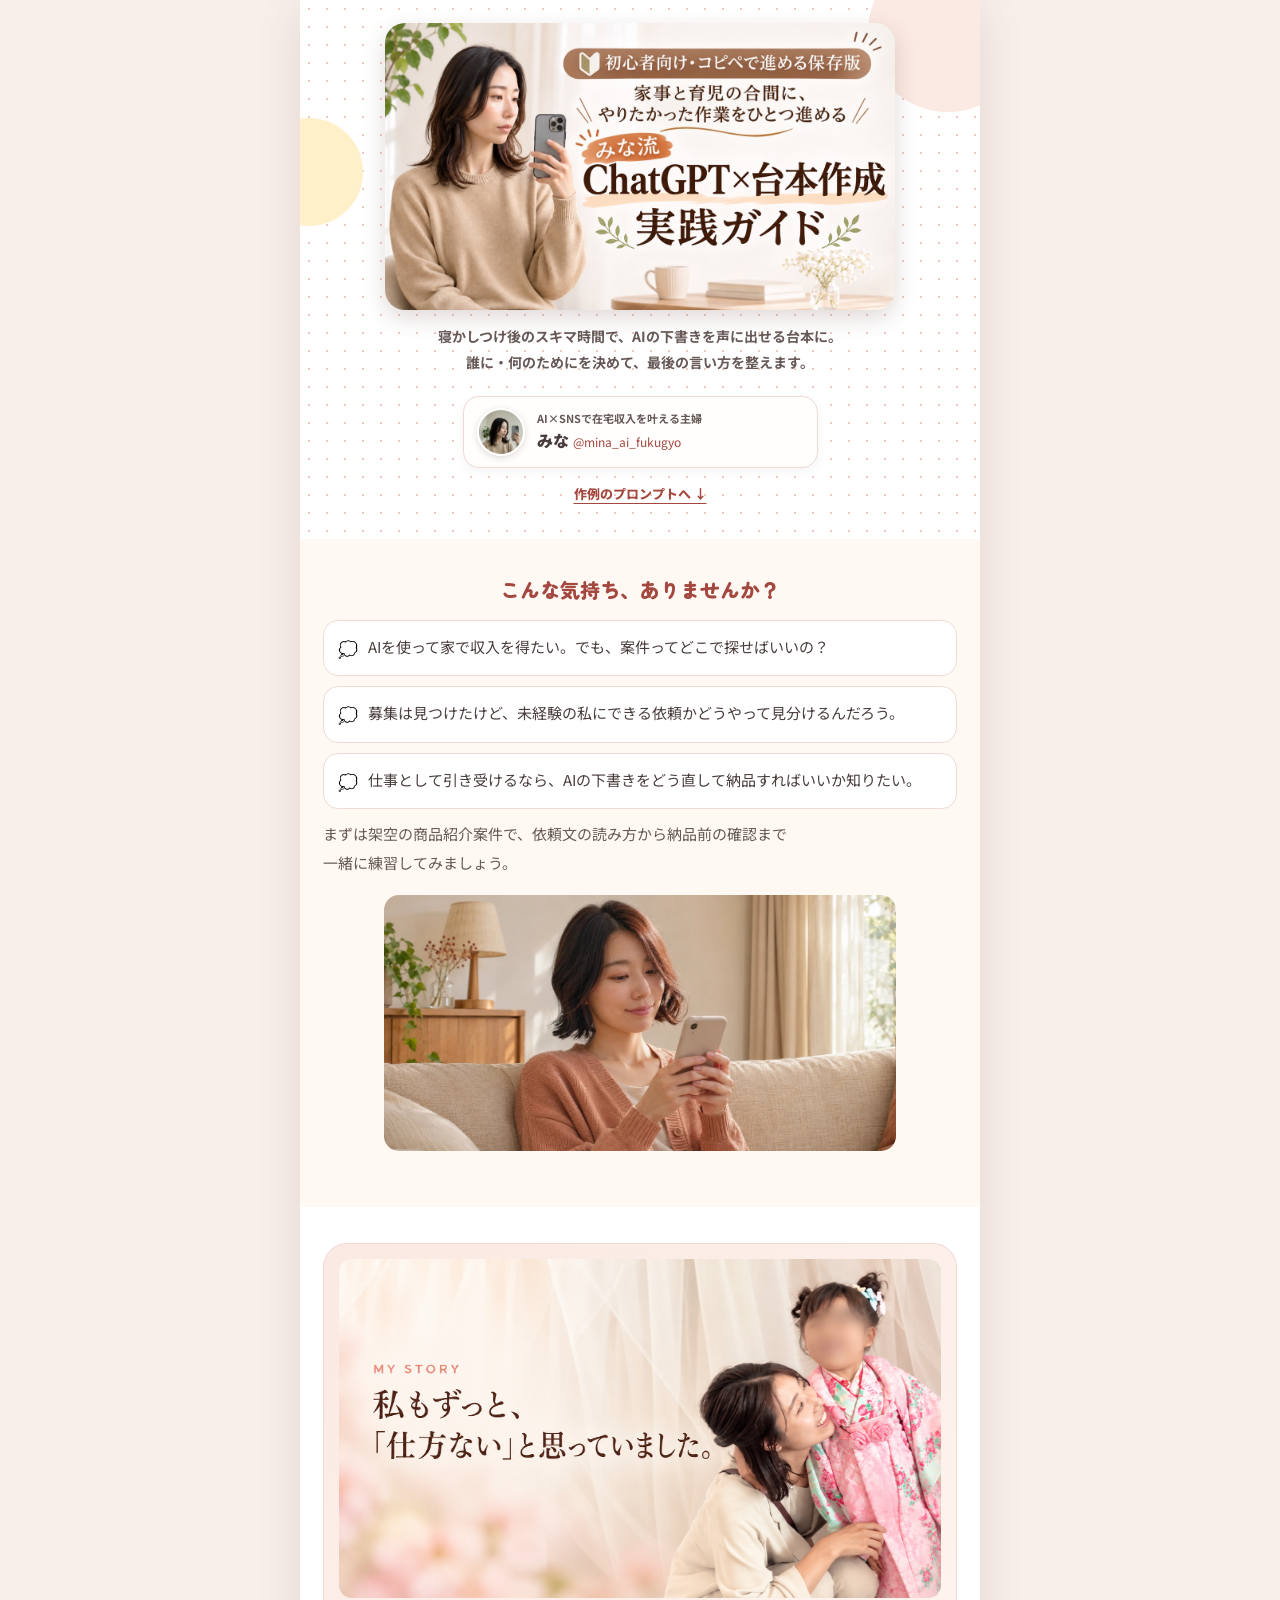
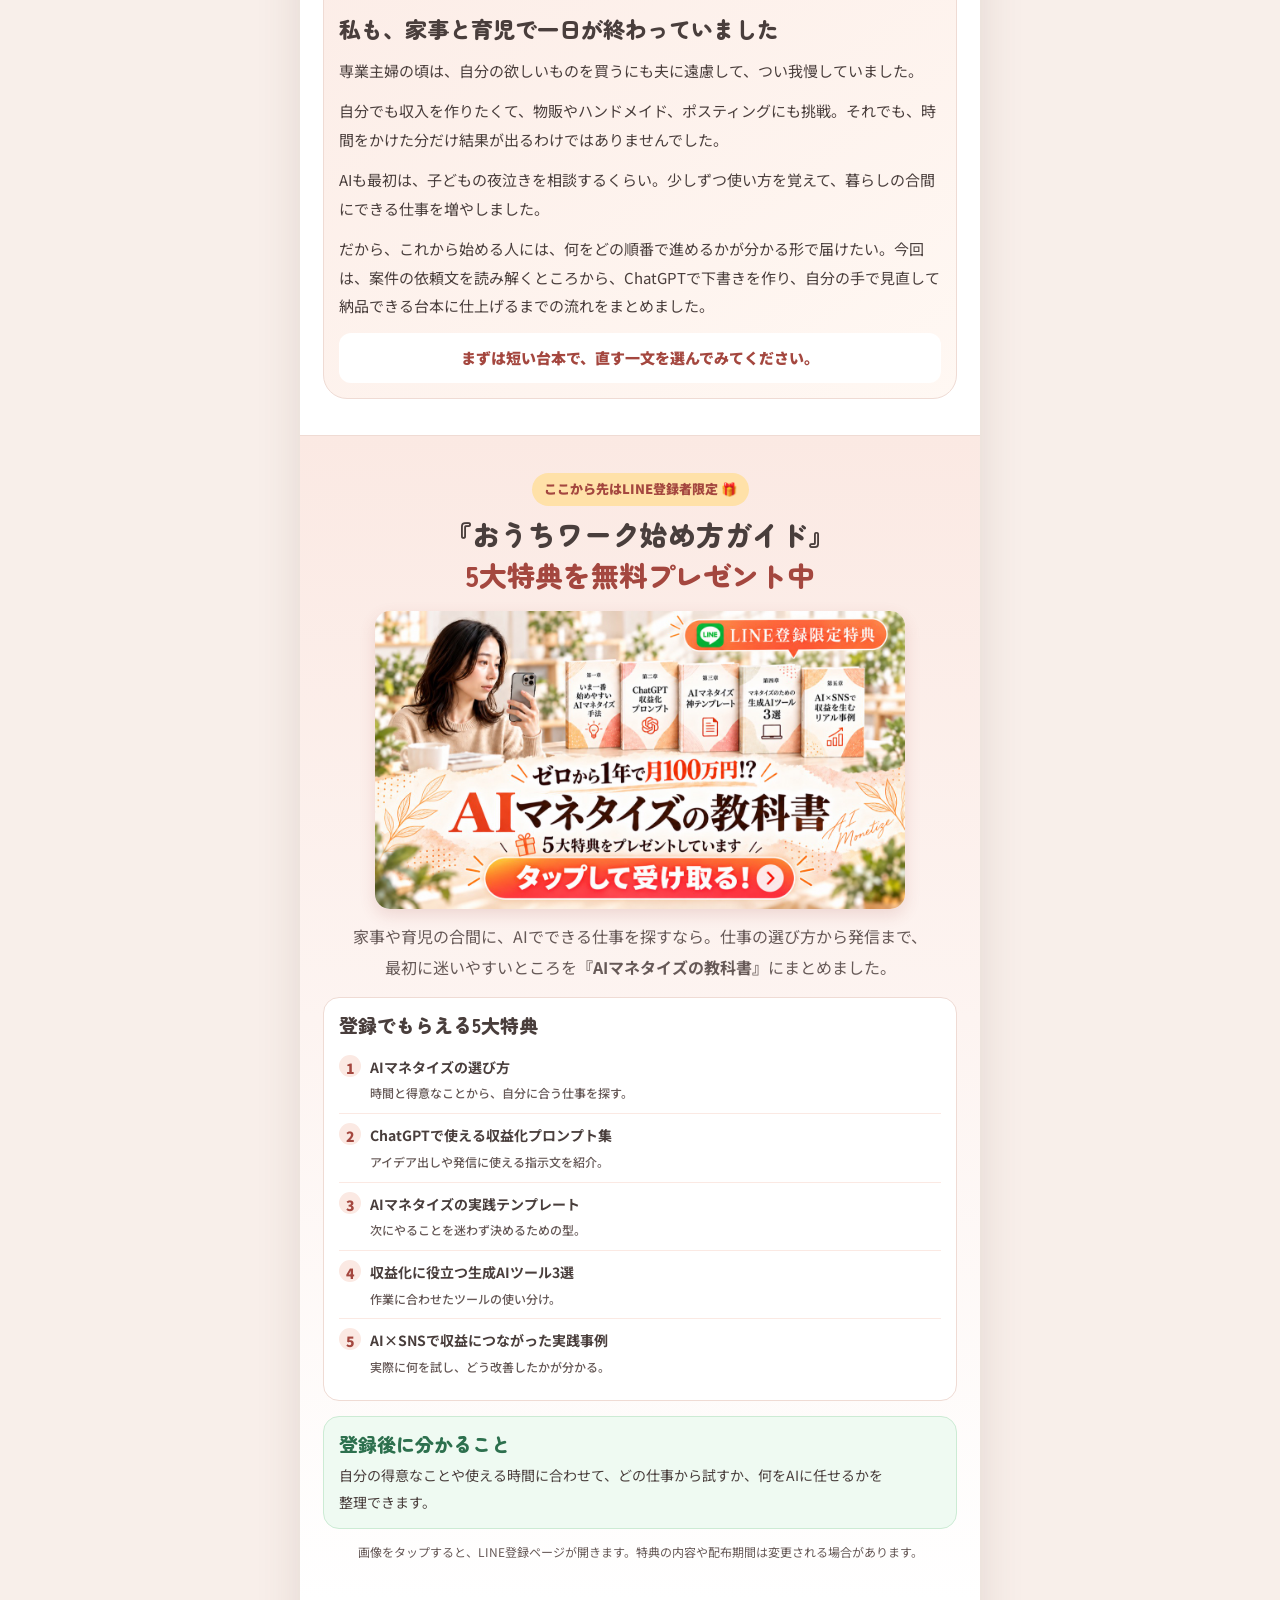
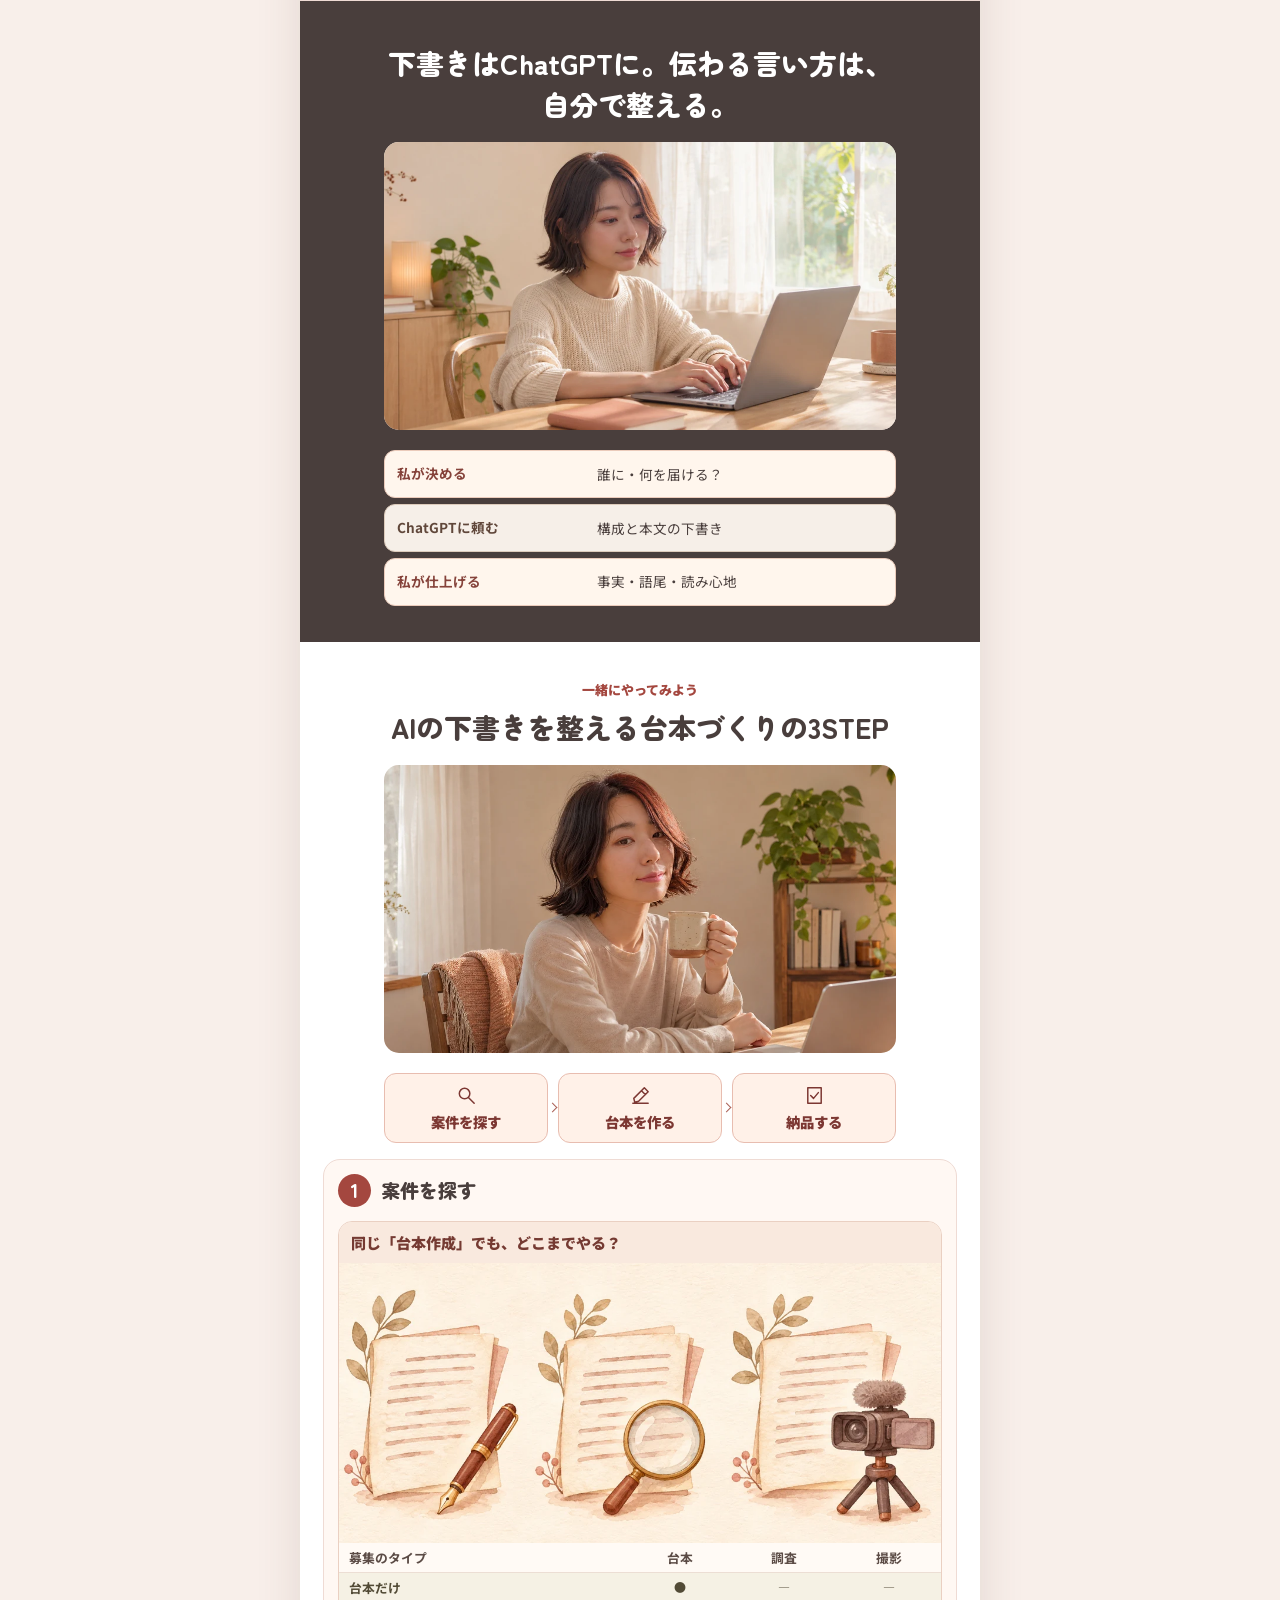
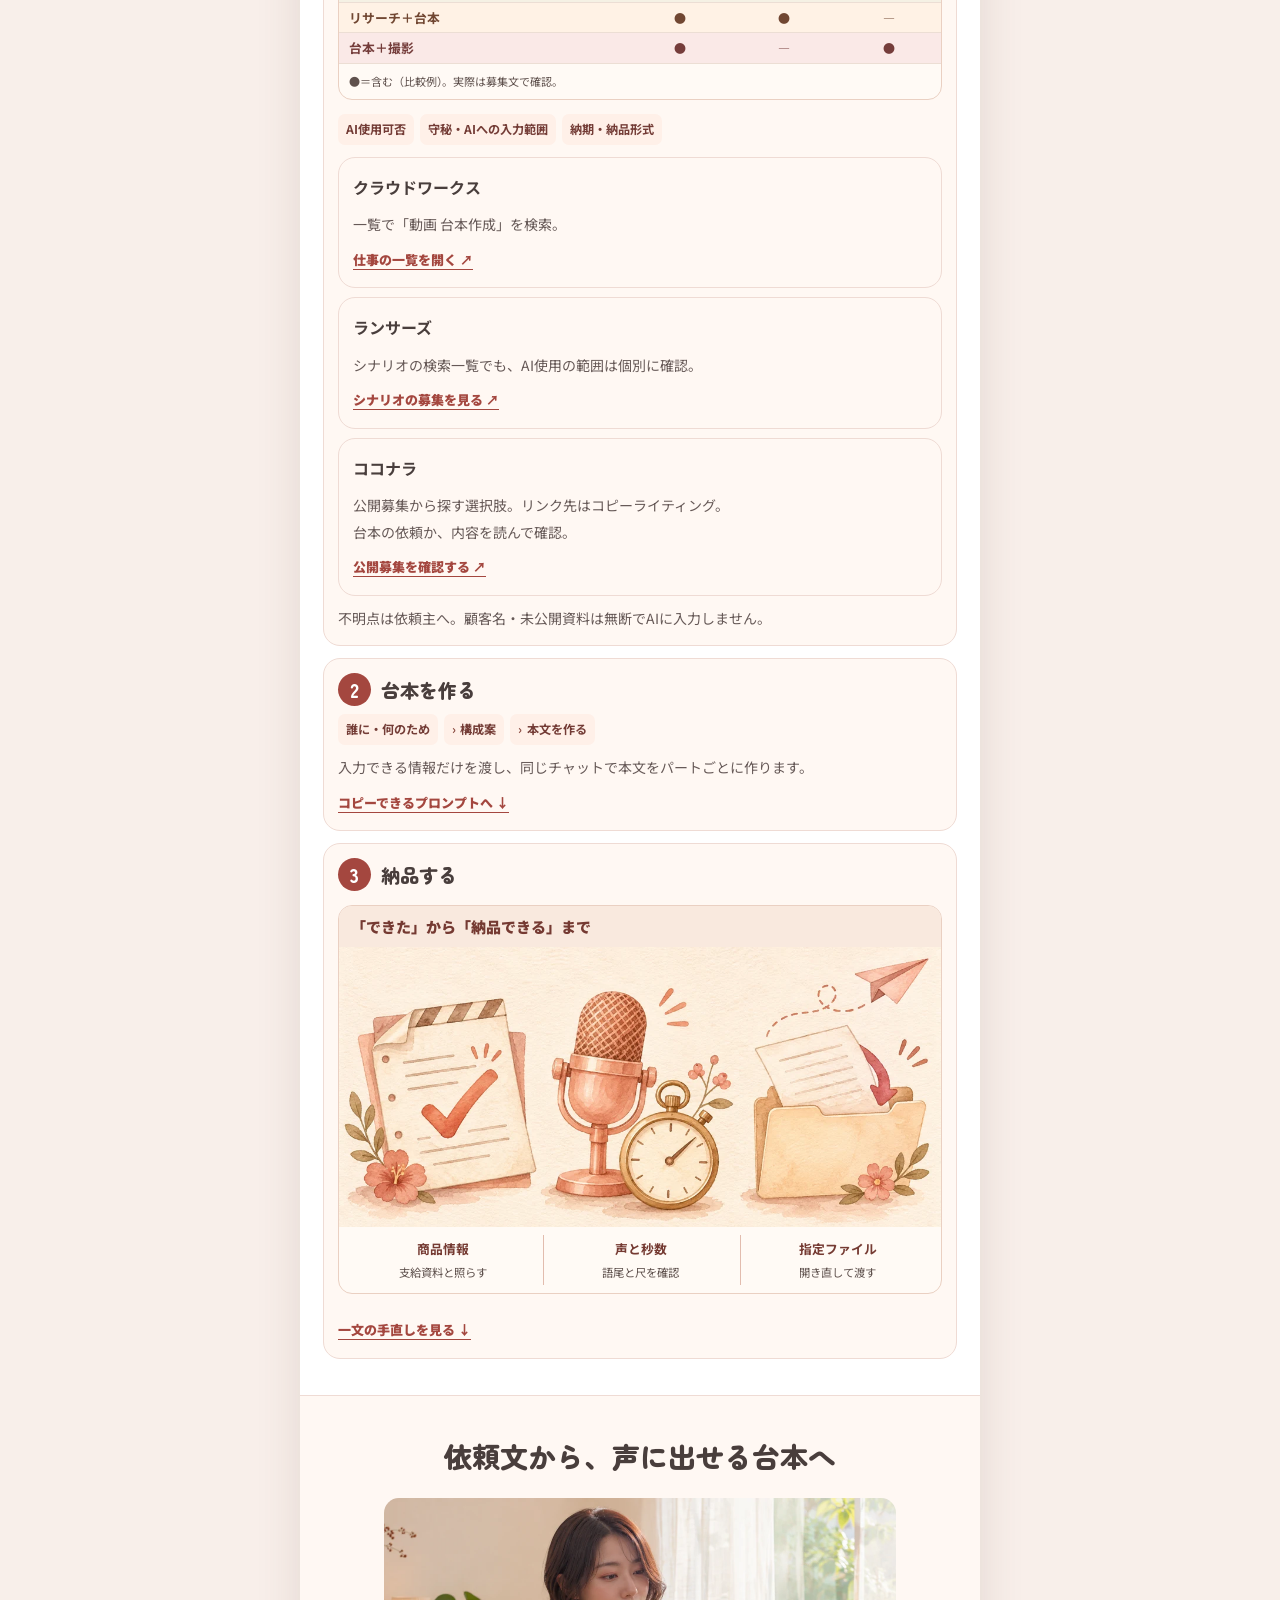
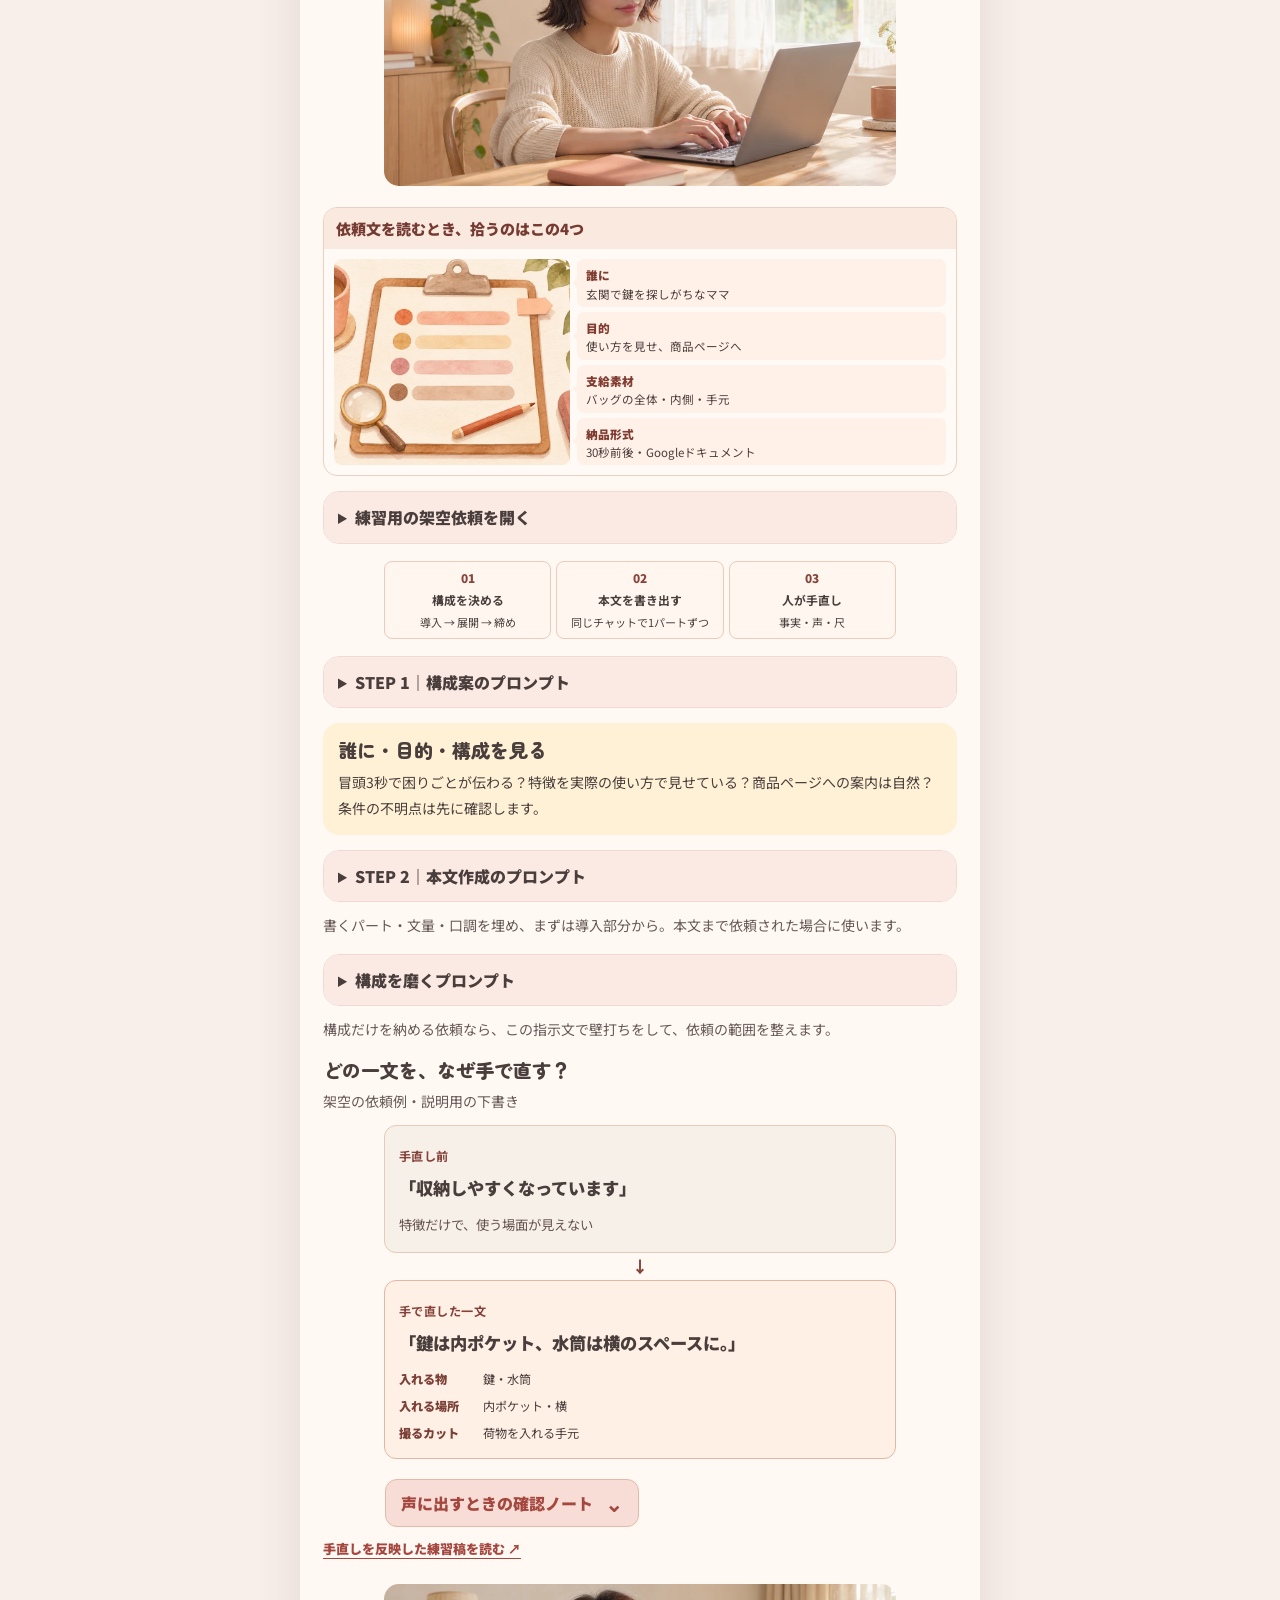
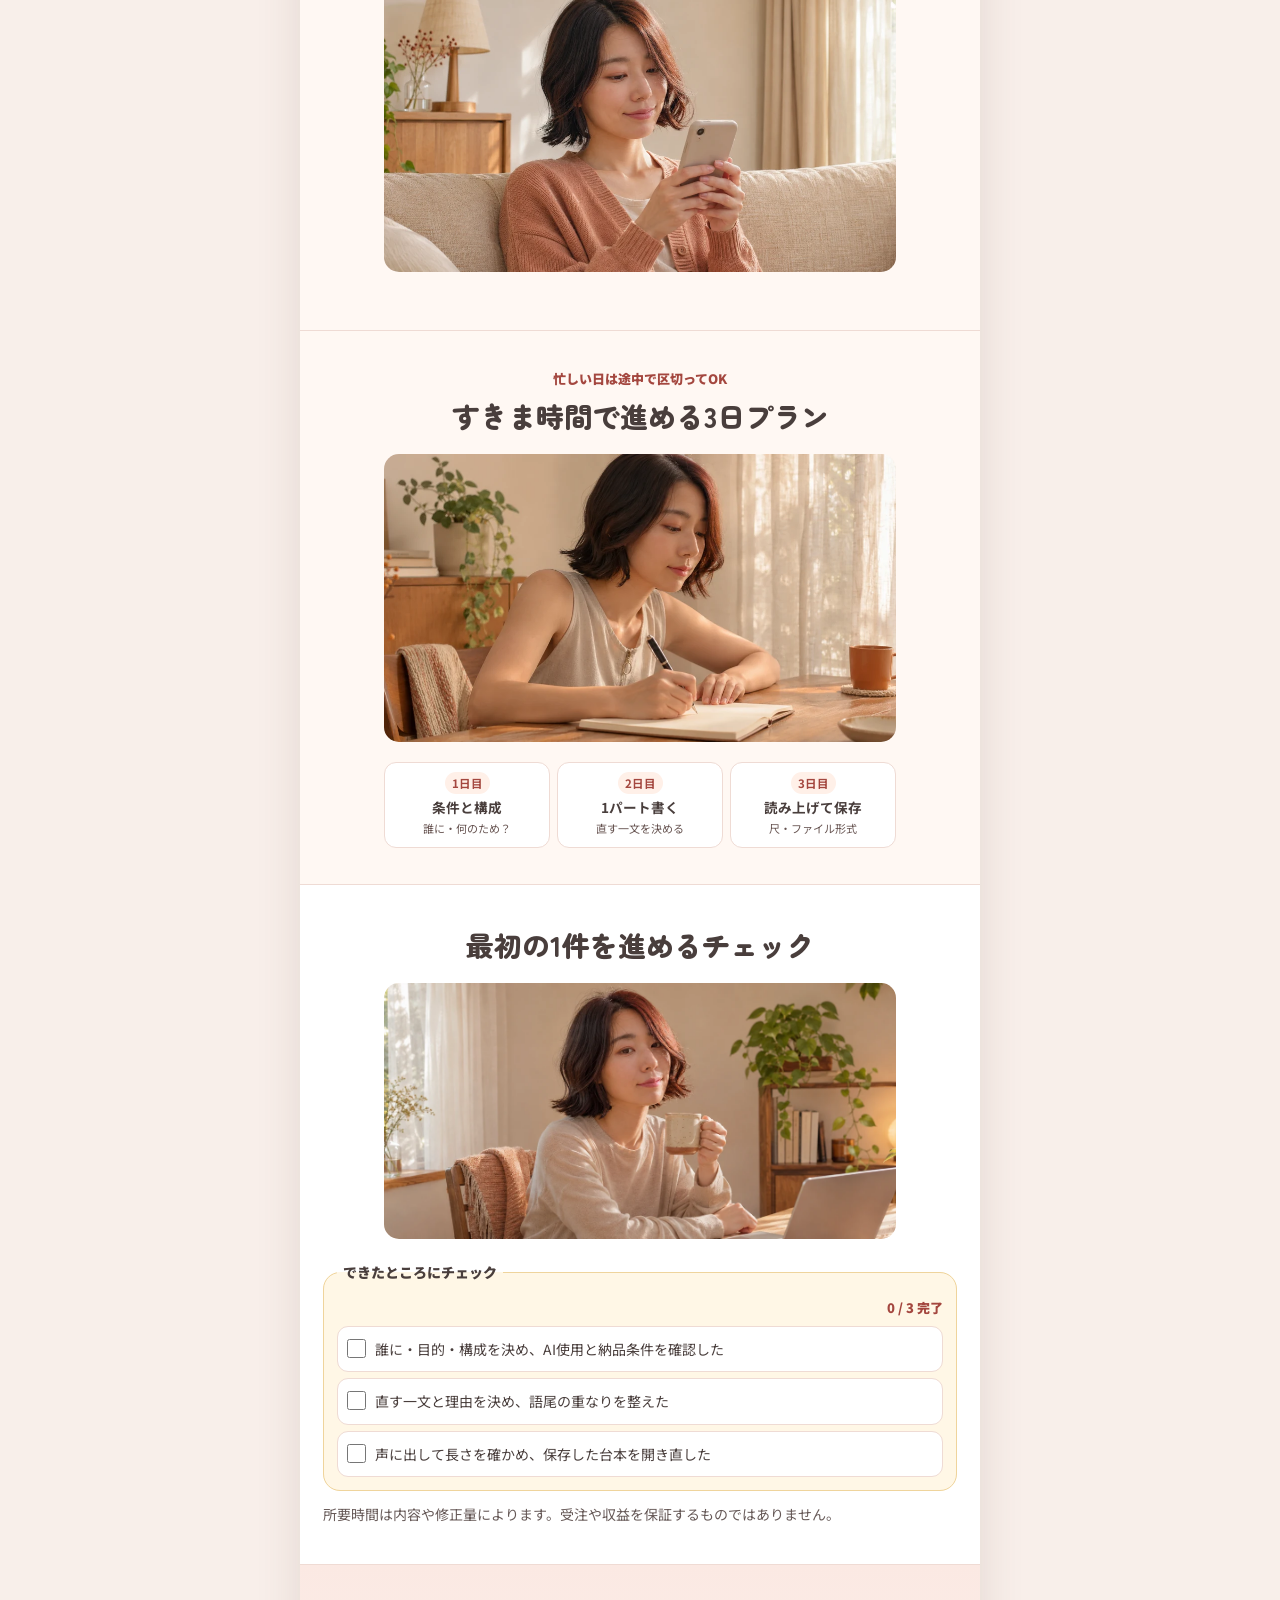
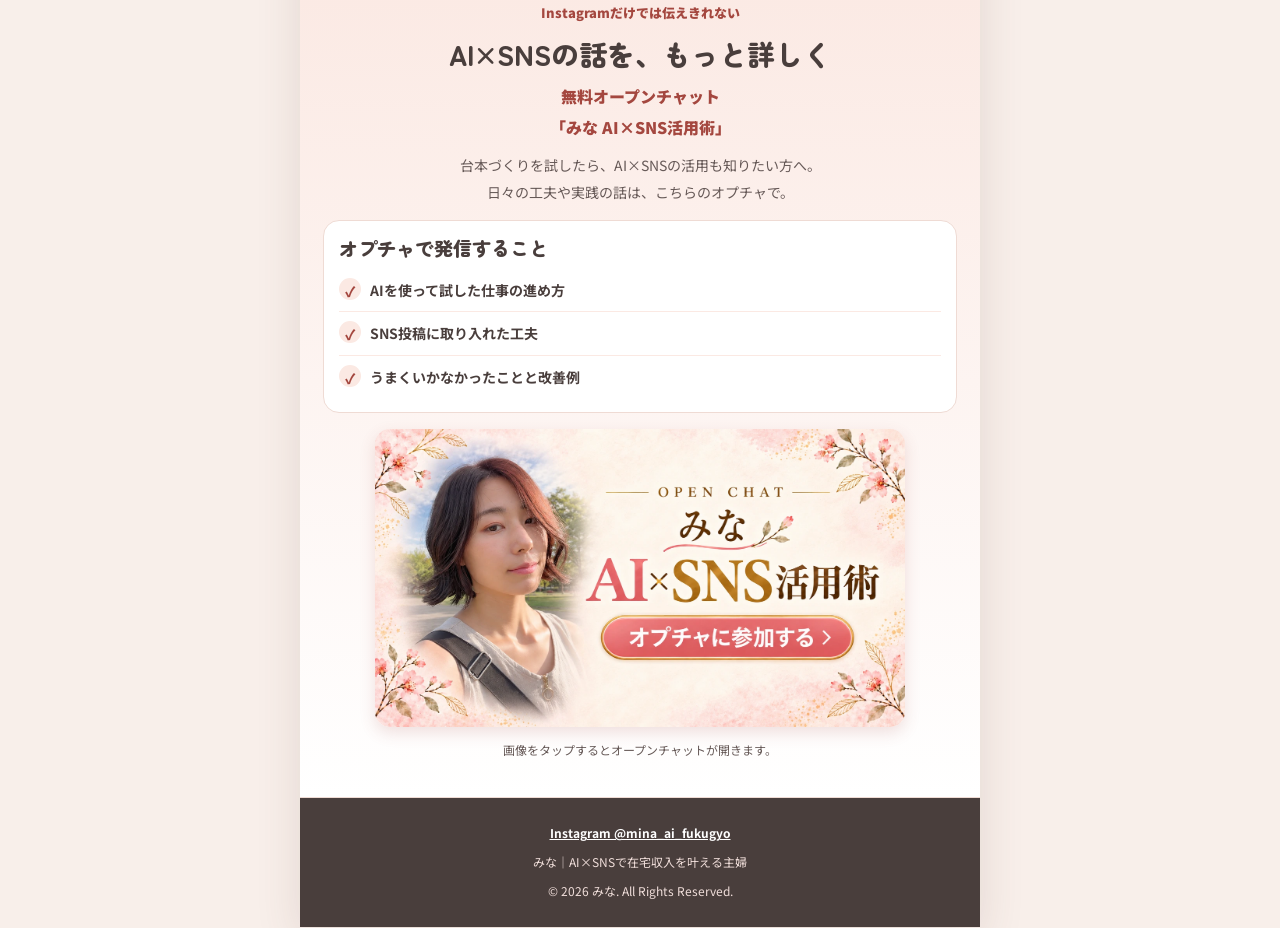
==== index.html @ b3512665 "Add files via upload" ====
<!doctype html>
<html lang="ja"><head>
  <meta charset="utf-8">
  <meta name="viewport" content="width=device-width, initial-scale=1, viewport-fit=cover">
  <meta name="theme-color" content="#fff8f3">
  <meta name="description" content="寝かしつけ後のスキマ時間で、AIの下書きを声に出せる台本にする、みなの実践ガイド。">
  <title>みな流 ChatGPT×台本作成 実践ガイド</title>
  <link rel="stylesheet" href="style.css">
  
<meta name="robots" content="noindex,nofollow"><script src="copy.js" defer=""></script></head>
<body>
<main class="page" id="top">
  <header class="hero">
    <img class="guide-cover" src="assets/mina-script-title.png" width="1280" height="720" alt="初心者向け・コピペで進める保存版。みな流 ChatGPT×台本作成 実践ガイド。">
    <h1 class="sr-only">みな流 ChatGPT×台本作成 実践ガイド</h1>
    <p class="intro"><span class="keep">寝かしつけ後のスキマ時間で、</span><span class="keep">AIの下書きを</span><span class="keep">声に出せる台本に。</span><span class="keep">誰に・何のためにを決めて、</span><span class="keep">最後の言い方を整えます。</span></p>
    <a class="profile" href="https://www.instagram.com/mina_ai_fukugyo/">
      <img src="assets/mina-avatar.png" alt="" width="48" height="48">
      <span><small>AI×SNSで在宅収入を叶える主婦</small><strong>みな</strong> <span class="handle">@mina_ai_fukugyo</span></span>
    </a>
    <a class="jump" href="#practice">作例のプロンプトへ ↓</a>
  </header>

  <section class="section worries" aria-labelledby="worries-title">
    <h2 id="worries-title"><span class="keep">こんな気持ち、</span><span class="keep">ありませんか？</span></h2>
    <ul>
      <li><span aria-hidden="true">💭</span><p><span class="keep">AIを使って家で収入を得たい。</span><span class="keep">でも、案件って</span><span class="keep">どこで探せばいいの？</span></p></li>
      <li><span aria-hidden="true">💭</span><p><span class="keep">募集は見つけたけど、</span><span class="keep">未経験の私にできる依頼か</span><span class="keep">どうやって見分けるんだろう。</span></p></li>
      <li><span aria-hidden="true">💭</span><p><span class="keep">仕事として引き受けるなら、</span><span class="keep">AIの下書きをどう直して</span><span class="keep">納品すればいいか知りたい。</span></p></li>
    </ul>
    <p class="section-lead"><span class="keep">まずは架空の商品紹介案件で、</span><span class="keep">依頼文の読み方から納品前の確認まで</span><span class="keep">一緒に練習してみましょう。</span></p>
    <figure class="mina-scene mina-phone mina-photo-phone"><img src="assets/mina-light-phone.webp" width="1350" height="575" loading="lazy" decoding="async" alt="明るい室内でスマートフォンを手にするイメージ"></figure>
  </section>

  <section class="section story" aria-labelledby="story-title">
    <div class="story-card">
      <img src="assets/my-story-banner.png" alt="MY STORY 私もずっと、仕方ないと思っていました。">
      <h2 id="story-title"><span class="keep">私も、家事と育児で</span><span class="keep">一日が終わっていました</span></h2>
      <p>専業主婦の頃は、自分の欲しいものを買うにも夫に遠慮して、つい我慢していました。</p>
      <p>自分でも収入を作りたくて、物販やハンドメイド、ポスティングにも挑戦。それでも、時間をかけた分だけ結果が出るわけではありませんでした。</p>
      <p>AIも最初は、子どもの夜泣きを相談するくらい。少しずつ使い方を覚えて、暮らしの合間にできる仕事を増やしました。</p>
      <p>だから、これから始める人には、何をどの順番で進めるかが分かる形で届けたい。今回は、案件の依頼文を読み解くところから、ChatGPTで下書きを作り、自分の手で見直して納品できる台本に仕上げるまでの流れをまとめました。</p>
      <p class="story-callout"><span class="keep">まずは短い台本で、</span><span class="keep">直す一文を選んでみてください。</span></p>
    </div>
  </section>

  <section class="section benefits" id="line-benefits" aria-labelledby="benefits-title">
    <p class="eyebrow keep">ここから先はLINE登録者限定 🎁</p>
    <h2 id="benefits-title"><span class="keep">『おうちワーク</span><span class="keep">始め方ガイド』</span><span class="title-line"><span class="keep">5大特典を</span><span class="keep">無料プレゼント中</span></span></h2>
    <a class="line-banner" href="https://mimatsu037.github.io/line-link/" aria-label="LINEに登録して5大特典を受け取る"><img src="assets/line-benefits-cta.jpg" alt="公式LINE登録特典。AIマネタイズの教科書。5大特典をまとめて受け取る。"></a>
    <p><span class="keep">家事や育児の合間に、</span><span class="keep">AIでできる仕事を探すなら。</span><span class="keep">仕事の選び方から発信まで、</span><span class="keep">最初に迷いやすいところを</span><span class="keep"><strong>『AIマネタイズの教科書』</strong>に</span><span class="keep">まとめました。</span></p>
    <div class="benefit-list">
      <h3>登録でもらえる5大特典</h3>
      <ol>
        <li><span class="keep">AIマネタイズの選び方</span><p><span class="keep">時間と得意なことから、</span><span class="keep">自分に合う仕事を探す。</span></p></li>
        <li><span class="keep">ChatGPTで使える</span><span class="keep">収益化プロンプト集</span><p><span class="keep">アイデア出しや発信に</span><span class="keep">使える指示文を紹介。</span></p></li>
        <li><span class="keep">AIマネタイズの</span><span class="keep">実践テンプレート</span><p><span class="keep">次にやることを</span><span class="keep">迷わず決めるための型。</span></p></li>
        <li><span class="keep">収益化に役立つ</span><span class="keep">生成AIツール3選</span><p><span class="keep">作業に合わせた</span><span class="keep">ツールの使い分け。</span></p></li>
        <li><span class="keep">AI×SNSで収益につながった</span><span class="keep">実践事例</span><p><span class="keep">実際に何を試し、</span><span class="keep">どう改善したかが分かる。</span></p></li>
      </ol>
    </div>
    <aside class="after">
      <h3>登録後に分かること</h3>
      <p><span class="keep">自分の得意なことや</span><span class="keep">使える時間に合わせて、</span><span class="keep">どの仕事から試すか、</span><span class="keep">何をAIに任せるかを</span><span class="keep">整理できます。</span></p>
    </aside>
    <p class="note"><span class="keep">画像をタップすると、</span><span class="keep">LINE登録ページが開きます。</span><span class="keep">特典の内容や配布期間は</span><span class="keep">変更される場合があります。</span></p>
  </section>
  <section class="section roles" aria-labelledby="roles-title">
        <h2 id="roles-title"><span class="keep">下書きはChatGPTに。</span><span class="keep">伝わる言い方は、</span><span class="keep">自分で整える。</span></h2>
        <figure class="mina-scene mina-open mina-photo-laptop"><img src="assets/mina-light-laptop.webp" width="1350" height="574" loading="lazy" decoding="async" alt="明るい室内でノートパソコンに向かうイメージ"></figure>
        <ol class="handoff-diagram" aria-label="人とChatGPTの役割分担">
          <li><b>私が決める</b><span>誰に・何を届ける？</span></li>
          <li><b>ChatGPTに頼む</b><span>構成と本文の下書き</span></li>
          <li><b>私が仕上げる</b><span>事実・語尾・読み心地</span></li>
        </ol>
  </section>

  <section class="section" id="setup" aria-labelledby="setup-title">
        <div class="section-heading"><p class="eyebrow">一緒にやってみよう</p><h2 id="setup-title"><span class="keep">AIの下書きを整える</span><span class="keep">台本づくりの3STEP</span></h2></div>
        <figure class="mina-scene mina-typing mina-photo-desk"><img src="assets/mina-light-desk.webp" width="1350" height="575" loading="lazy" decoding="async" alt="机でメモとパソコンを使うイメージ"></figure>
        <ol class="job-map" aria-label="台本案件の全体の流れ">
          <li><a href="#job-find"><svg viewBox="0 0 24 24" aria-hidden="true"><circle cx="10" cy="10" r="5.5"/><path d="m14 14 6 6"/></svg><span>案件を探す</span></a></li>
          <li><a href="#job-write"><svg viewBox="0 0 24 24" aria-hidden="true"><path d="M4 20h16M5 15l1 4 4-1L20 8l-4-4L5 15Zm8-8 4 4"/></svg><span>台本を作る</span></a></li>
          <li><a href="#job-deliver"><svg viewBox="0 0 24 24" aria-hidden="true"><path d="M5 4h14v16H5zM8 12l3 3 5-6"/></svg><span>納品する</span></a></li>
        </ol>
        <ol class="steps">
          <li class="card" id="job-find">
            <h3><span>案件を探す</span></h3>
            <figure class="infographic job-scopes">
              <figcaption>同じ「台本作成」でも、どこまでやる？</figcaption>
              <img src="assets/diagram-work.webp" width="1024" height="576" loading="lazy" decoding="async" alt="">
              <table><caption class="sr-only">案件の作業範囲を比べる</caption><thead><tr><th scope="col">募集のタイプ</th><th scope="col">台本</th><th scope="col">調査</th><th scope="col">撮影</th></tr></thead><tbody>
                <tr><th scope="row">台本だけ</th><td><span aria-hidden="true">●</span><span class="sr-only">含む</span></td><td><span aria-hidden="true">―</span><span class="sr-only">含まない</span></td><td><span aria-hidden="true">―</span><span class="sr-only">含まない</span></td></tr>
                <tr><th scope="row">リサーチ＋台本</th><td><span aria-hidden="true">●</span><span class="sr-only">含む</span></td><td><span aria-hidden="true">●</span><span class="sr-only">含む</span></td><td><span aria-hidden="true">―</span><span class="sr-only">含まない</span></td></tr>
                <tr><th scope="row">台本＋撮影</th><td><span aria-hidden="true">●</span><span class="sr-only">含む</span></td><td><span aria-hidden="true">―</span><span class="sr-only">含まない</span></td><td><span aria-hidden="true">●</span><span class="sr-only">含む</span></td></tr>
              </tbody></table>
              <p class="infographic-note">●＝含む（比較例）。実際は募集文で確認。</p>
            </figure>
            <ul class="diagram-tags" aria-label="募集ごとに確認"><li>AI使用可否</li><li>守秘・AIへの入力範囲</li><li>納期・納品形式</li></ul>
            
        <div class="card" style="counter-increment:none;margin-top:9px">
          <h4 style="margin:0">クラウドワークス</h4><p><span class="keep">一覧で「動画 台本作成」を検索。</span></p>
          <a class="source" href="https://crowdworks.jp/public/jobs" target="_blank" rel="noopener noreferrer">仕事の一覧を開く ↗</a>
        </div>
            
        <div class="card" style="counter-increment:none;margin-top:9px">
          <h4 style="margin:0">ランサーズ</h4><p><span class="keep">シナリオの検索一覧でも、</span><span class="keep">AI使用の範囲は個別に確認。</span></p>
          <a class="source" href="https://www.lancers.jp/work/search/writing/script?open=0&amp;ai_permission%5B%5D=1" target="_blank" rel="noopener noreferrer">シナリオの募集を見る ↗</a>
        </div>
            
        <div class="card" style="counter-increment:none;margin-top:9px">
          <h4 style="margin:0">ココナラ</h4><p><span class="keep">公開募集から探す選択肢。</span><span class="keep">リンク先はコピーライティング。</span><span class="keep">台本の依頼か、内容を読んで確認。</span></p>
          <a class="source" href="https://coconala.com/requests/categories/370" target="_blank" rel="noopener noreferrer">公開募集を確認する ↗</a>
        </div>
            <p class="note">不明点は依頼主へ。顧客名・未公開資料は無断でAIに入力しません。</p>
          </li>
          <li class="card" id="job-write">
            <h3><span>台本を作る</span></h3>
            <div class="mini-flow"><span>誰に・何のため</span><span>構成案</span><span>本文を作る</span></div>
            <p class="note">入力できる情報だけを渡し、同じチャットで本文をパートごとに作ります。</p>
            <a class="source" href="#practice">コピーできるプロンプトへ ↓</a>
          </li>
          <li class="card" id="job-deliver">
            <h3><span>納品する</span></h3>
            <figure class="infographic delivery-check">
              <figcaption>「できた」から「納品できる」まで</figcaption>
              <img src="assets/diagram-delivery.webp" width="1024" height="576" loading="lazy" decoding="async" alt="">
              <ol aria-label="納品前の三つの確認">
                <li><b>商品情報</b><span>支給資料と照らす</span></li><li><b>声と秒数</b><span>語尾と尺を確認</span></li><li><b>指定ファイル</b><span>開き直して渡す</span></li>
              </ol>
            </figure>
            <a class="source" href="#rewrite">一文の手直しを見る ↓</a>
          </li>
        </ol></section>

  <section class="section prompt-section" id="practice" aria-labelledby="prompt-title">
        <div class="section-heading"><h2 id="prompt-title"><span class="keep">依頼文から、</span><span class="keep">声に出せる台本へ</span></h2></div>
        <figure class="mina-scene mina-pause mina-photo-laptop"><img src="assets/mina-light-laptop.webp" width="1350" height="574" loading="lazy" decoding="async" alt="明るい室内でノートパソコンに向かうイメージ"></figure>
        <figure class="infographic brief-map">
          <figcaption>依頼文を読むとき、拾うのはこの4つ</figcaption>
          <div class="brief-board">
            <img src="assets/diagram-brief.webp" width="1024" height="576" loading="lazy" decoding="async" alt="">
            <dl>
              <div><dt>誰に</dt><dd>玄関で鍵を探しがちなママ</dd></div>
              <div><dt>目的</dt><dd>使い方を見せ、商品ページへ</dd></div>
              <div><dt>支給素材</dt><dd>バッグの全体・内側・手元</dd></div>
              <div><dt>納品形式</dt><dd>30秒前後・Googleドキュメント</dd></div>
            </dl>
          </div>
        </figure>
        <details class="prompt-card"><summary>練習用の架空依頼を開く</summary><div class="prompt-bar"><button type="button" data-copy="fictional-brief">全文をコピー</button></div><pre id="fictional-brief" class="prompt-text">【練習用・架空案件】雑貨ショップのInstagramリール台本

お世話になっております。新作「仕切りトート」を紹介する30秒前後のリール台本を1本お願いします。

■ 見てほしい人
子どもとの外出で荷物が多く、玄関で鍵や小物を探しがちなママ。

■ ゴール
どんな風に荷物を分けられるかを伝え、プロフィールの商品リンクから詳細を見てもらうこと。

■ 商品情報・使える素材
バッグの内側に仕切りと小物用ポケットがあります。こちらから「バッグの全体」「真上から見た内側」「鍵・水筒・おむつポーチを入れる手元」の動画を支給します。玄関のシーンは、既存素材の有無を事前に確認してください。

■ 台本の条件
最初の3秒は日常の困りごとから。押し売りっぽくならない親しみやすい口調で、最後にプロフィールの商品リンクを案内してください。支給情報にない価格、容量、耐久性、口コミは書かないでください。

■ 納品
30秒前後で、カットごとの「秒数／ナレーション／テロップ／画面案」をGoogleドキュメント1本にまとめてください。初稿はご依頼から3日以内。AIは下書きに使ってOKですが、商品情報の確認と最終の読み合わせは人が行ってください。</pre></details>
        <ol class="prompt-route" aria-label="コピーするプロンプトの順番">
          <li><b>構成を決める</b><span>導入 → 展開 → 締め</span></li>
          <li><b>本文を書き出す</b><span>同じチャットで1パートずつ</span></li>
          <li><b>人が手直し</b><span>事実・声・尺</span></li>
        </ol>
        
        <details class="prompt-card">
          <summary>STEP 1｜構成案のプロンプト</summary>
          <div class="prompt-bar"><button type="button" data-copy="prompt1" aria-label="STEP 1｜構成案のプロンプトを全文コピー">全文をコピー</button></div>
          <pre id="prompt1" class="prompt-text">以下のクラウドワークスの案件依頼文を読み、プロの動画シナリオライターの視点で「台本の構成案」を作成してください。

【依頼文】
（ここにクラウドワークスの依頼文をそのまま貼り付ける）

【出力要件】
以下を必ず記載してください。
・登場人物とその役割
・全体の流れ（導入→展開→まとめ）
・各パートの文字数配分
・視聴者を惹きつけるためのフックや工夫
・（もしあれば）クライアントに事前に確認すべき不明点や質問事項</pre>
        </details>
        <div class="example"><h3>誰に・目的・構成を見る</h3><p><span class="keep">冒頭3秒で困りごとが伝わる？</span><span class="keep">特徴を実際の使い方で見せている？</span><span class="keep">商品ページへの案内は自然？</span><span class="keep">条件の不明点は先に確認します。</span></p></div>
        
        <details class="prompt-card">
          <summary>STEP 2｜本文作成のプロンプト</summary>
          <div class="prompt-bar"><button type="button" data-copy="prompt2" aria-label="STEP 2｜本文作成のプロンプトを全文コピー">全文をコピー</button></div>
          <pre id="prompt2" class="prompt-text">確定した構成案に沿って、台本の本文を作成してください。視聴者が思わず見入ってしまうような台本に仕上げたいです。

【今回の執筆範囲】（例：30秒リールの導入から商品リンク案内まで）
【尺・文字数の目安】（例：30秒前後。冒頭のフックは3秒以内）
【全体の雰囲気・口調】（例：親しみやすい語り口）

【指示】
・状況がすぐに映像として思い浮かぶよう、セリフやナレーションは解像度を高く、具体的に書いてください。
・視聴者の感情が動くような、メリハリのある展開やセリフ回しを意識してください。
・商品紹介の場合は、支給された情報と素材だけを使い、依頼文で指定された行き先に自然につなげてください。納品形式が指定されている場合は、その項目ごとに出力してください。</pre>
        </details>
        <p class="next-work"><span class="keep">書くパート・文量・口調を埋め、</span><span class="keep">まずは導入部分から。</span><span class="keep">本文まで依頼された場合に使います。</span></p>
        
        <details class="prompt-card">
          <summary>構成を磨くプロンプト</summary>
          <div class="prompt-bar"><button type="button" data-copy="prompt3" aria-label="構成を磨くプロンプトを全文コピー">全文をコピー</button></div>
          <pre id="prompt3" class="prompt-text">以下の構成案を「いち視聴者」として読み、率直なダメ出しとアドバイスをお願いします。

【構成案】
（ここに構成案を貼り付ける）

【フィードバックしてほしい点】
・途中で飽きそうな部分
・もっと続きが気になる展開に変えられそうな部分
・感情が動くポイントの過不足
・冒頭の引きの強さ</pre>
        </details>
        <p class="next-work"><span class="keep">構成だけを納める依頼なら、</span><span class="keep">この指示文で壁打ちをして、</span><span class="keep">依頼の範囲を整えます。</span></p>
        <div class="save-note" id="rewrite">
          <h3><span class="keep">どの一文を、</span><span class="keep">なぜ手で直す？</span></h3>
          <p class="note">架空の依頼例・説明用の下書き</p>
          <div class="rewrite-diagram">
            <div class="rewrite-before"><b>手直し前</b><blockquote>「収納しやすくなっています」</blockquote><small>特徴だけで、使う場面が見えない</small></div>
            <span class="diagram-arrow" aria-hidden="true">↓</span>
            <div class="rewrite-after"><b>手で直した一文</b><blockquote>「鍵は内ポケット、水筒は横のスペースに。」</blockquote>
              <dl><div><dt>入れる物</dt><dd>鍵・水筒</dd></div><div><dt>入れる場所</dt><dd>内ポケット・横</dd></div><div><dt>撮るカット</dt><dd>荷物を入れる手元</dd></div></dl>
            </div>
          </div>
          <details class="script-notebook"><summary>声に出すときの確認ノート</summary><div class="notebook-paper">
            <h3 class="notebook-title">前後の文とつなげて読む</h3>
            <ol class="notebook-entries">
              <li><h4>一呼吸置くところ</h4><p>「鍵は内ポケット」で一呼吸。水筒を入れる画に切り替えてから「水筒は横のスペースに」と読みます。</p></li>
              <li><h4>省略が伝わりにくいとき</h4><p>「水筒は横のスペースに入れます」と補って、映像と一緒に聞いて意味が通るか確認します。</p></li>
              <li><h4>AIに再修正を頼んだあと</h4><p><span class="keep">「もっと自然な日本語にして」と</span><span class="keep">頼んだ後も、</span><span class="keep">依頼の意味が変わっていないか、</span><span class="keep">人が読みます。</span></p></li>
            </ol>
          </div></details>
          <a class="source" href="sample.html">手直しを反映した練習稿を読む ↗</a>
        </div><figure class="mina-scene mina-coffee mina-photo-phone"><img src="assets/mina-light-phone.webp" width="1350" height="575" loading="lazy" decoding="async" alt="明るい室内でスマートフォンを手にするイメージ"></figure></section>

  <section class="section plan" aria-labelledby="plan-title">
    <div class="section-heading">
      <p class="eyebrow">忙しい日は途中で区切ってOK</p>
      <h2 id="plan-title"><span class="keep">すきま時間で進める</span><span class="keep">3日プラン</span></h2>
    </div>
    <figure class="mina-scene mina-wrap mina-photo-notes"><img src="assets/mina-light-notes.webp" width="1350" height="575" loading="lazy" decoding="async" alt="机でノートを開き、ペンを持つイメージ"></figure>
    <ol class="three-day-map">
      <li><strong>1日目</strong><b>条件と構成</b><span>誰に・何のため？</span></li>
      <li><strong>2日目</strong><b>1パート書く</b><span>直す一文を決める</span></li>
      <li><strong>3日目</strong><b>読み上げて保存</b><span>尺・ファイル形式</span></li>
    </ol>
  </section>

  <section class="section finish" aria-labelledby="finish-title">
    <div class="section-heading">
      <h2 id="finish-title">最初の1件を進めるチェック</h2>
    </div>
    <figure class="mina-scene mina-notes mina-photo-desk"><img src="assets/mina-light-desk.webp" width="1350" height="575" loading="lazy" decoding="async" alt="机でメモとパソコンを使うイメージ"></figure>
    <fieldset class="checklist"><legend>できたところにチェック</legend><p class="check-progress" role="status">0 / 3 完了</p>
        <label><input type="checkbox" name="brief"><span><span class="keep">誰に・目的・構成を決め、</span><span class="keep">AI使用と納品条件を確認した</span></span></label>
        <label><input type="checkbox" name="rewrite"><span><span class="keep">直す一文と理由を決め、</span><span class="keep">語尾の重なりを整えた</span></span></label>
        <label><input type="checkbox" name="read"><span><span class="keep">声に出して長さを確かめ、</span><span class="keep">保存した台本を開き直した</span></span></label></fieldset>
  <p class="next-work"><span class="keep">所要時間は内容や修正量によります。</span><span class="keep">受注や収益を保証するものでは</span><span class="keep">ありません。</span></p></section>

  <section class="section openchat" id="openchat" aria-labelledby="openchat-title">
    <p class="eyebrow">Instagramだけでは伝えきれない</p>
    <h2 id="openchat-title"><span class="keep">AI×SNSの話を、</span><span class="keep">もっと詳しく</span></h2>
    <p class="openchat-name"><span class="keep">無料オープンチャット</span><span class="title-line keep">「みな AI×SNS活用術」</span></p>
    <p class="next-work"><span class="keep">台本づくりを試したら、</span><span class="keep">AI×SNSの活用も知りたい方へ。</span><span class="keep">日々の工夫や実践の話は、</span><span class="keep">こちらのオプチャで。</span></p>
    <div class="benefit-list">
      <h3>オプチャで発信すること</h3>
      <ul>
        <li><span class="keep">AIを使って試した仕事の進め方</span></li>
        <li><span class="keep">SNS投稿に取り入れた工夫</span></li>
        <li><span class="keep">うまくいかなかったことと改善例</span></li>
      </ul>
    </div>
    <a class="line-banner" href="https://line.me/ti/g2/-iZ9LBnhq6PqtsV0tf52ID7_K5QNRmfn5Hqesg?utm_source=invitation&amp;utm_medium=link_copy&amp;utm_campaign=default" aria-label="無料オープンチャット みな AI×SNS活用術に参加する">
      <img src="assets/openchat-mina-portrait-floral.webp" width="1360" height="765" loading="lazy" decoding="async" alt="">
    </a>
    <p class="note"><span class="keep">画像をタップすると</span><span class="keep">オープンチャットが開きます。</span></p>
  </section>
  <footer>
    <a href="https://www.instagram.com/mina_ai_fukugyo/">Instagram @mina_ai_fukugyo</a>
    <p>みな｜AI×SNSで在宅収入を叶える主婦</p>
    <p>© 2026 みな. All Rights Reserved.</p>
  </footer>
</main>
<a class="sticky-line-link" href="https://mimatsu037.github.io/line-link/" tabindex="-1" aria-hidden="true">公式LINEで5大特典を受け取る<span aria-hidden="true"></span></a>
<div class="sr-only" role="status" id="copy-status"></div>


</body></html>
---- style.css ----
@import url("https://fonts.googleapis.com/css2?family=Noto+Sans+JP:wght@400;500;700;900&family=Zen+Maru+Gothic:wght@700;900&display=swap");

:root {
  color-scheme: light;
  --ink: #493e3c;
  --muted: #665957;
  --accent: #a4473f;
  --coral: #d87368;
  --cream: #fff8f3;
  --blush: #fbe9e3;
  --border: #efdbd4;
  --gold: #ffe1a8;
  --green: #2d704e;
  font-family: "Noto Sans JP", "Yu Gothic", Meiryo, sans-serif;
  color: var(--ink);
  background: #f8efea;
  line-break: strict;
  word-break: normal;
  overflow-wrap: break-word;
  scroll-behavior: smooth;
}
* { box-sizing: border-box; }
body, p, h1, h2, h3, ol, ul { margin: 0; }
body { font-size: 16px; line-height: 1.9; }
a { color: inherit; }
button, summary { cursor: pointer; }
button { font: inherit; }
a:focus-visible, button:focus-visible, summary:focus-visible, input:focus-visible {
  outline: 3px solid #087c64;
  outline-offset: 4px;
}
.keep { white-space: nowrap; }
.page {
  max-width: 680px;
  min-height: 100vh;
  margin-inline: auto;
  background: white;
  box-shadow: 0 12px 42px #62413924;
}
.hero {
  position: relative;
  isolation: isolate;
  overflow: hidden;
  text-align: center;
  padding: 39px 20px 23px;
  background: radial-gradient(#efc9bf 1px, transparent 1px) 0 0 / 18px 18px;
}
.hero::before, .hero::after {
  content: "";
  position: absolute;
  z-index: -1;
  border-radius: 50%;
}
.hero::before { width: 160px; height: 160px; inset: -48px -48px auto auto; background: var(--blush); }
.hero::after { width: 108px; height: 108px; inset: 118px auto auto -45px; background: #fff0c9; }
.hero-badge {
  display: inline-block;
  padding: 5px 15px;
  background: var(--accent);
  color: #fff;
  border-radius: 999px;
  font-size: 12px;
  font-weight: 900;
  box-shadow: 0 4px 8px #8f51452d;
}
.eyebrow { font-size: 13px; font-weight: 900; color: var(--accent); }
.hero-lead { margin-top: 18px; font-size: 15px; text-wrap: balance; }
h1, h2, h3 { font-family: "Zen Maru Gothic", "Noto Sans JP", sans-serif; line-height: 1.45; font-weight: 900; }
h1 { margin-top: 5px; font-size: clamp(29px, 7.9vw, 40px); letter-spacing: -.015em; }
h2 { font-size: clamp(22px, 6vw, 28px); }
h3 { font-size: 19px; }
.title-line { display: block; }
.marker { color: var(--accent); background: linear-gradient(transparent 65%, var(--gold) 65%); }
.intro { margin-top: 13px; color: var(--muted); font-weight: 700; font-size: 14px; text-wrap: balance; }
.profile {
  display: flex;
  align-items: center;
  gap: 12px;
  max-width: 355px;
  margin: 20px auto 0;
  padding: 11px 13px;
  text-align: left;
  text-decoration: none;
  line-height: 1.6;
  background: #fffefc;
  border: 1px solid var(--border);
  border-radius: 16px;
  box-shadow: 0 3px 9px #62413910;
}
.profile img { object-fit: cover; border-radius: 50%; border: 2px solid white; box-shadow: 0 2px 6px #62413930; flex: none; }
.profile small { display: block; color: var(--muted); font-size: 11px; font-weight: 700; }
.profile strong { font-weight: 900; }
.handle { color: var(--accent); font-size: 12px; }
.jump { display: inline-flex; align-items: center; min-height: 44px; margin-top: 4px; color: var(--accent); font-size: 13px; font-weight: 800; text-underline-offset: 4px; }
.section { padding: 36px 23px; scroll-margin-top: 12px; }
.section-heading { text-align: center; }
.section-heading h2 { margin-top: 4px; }
.section-lead { margin-top: 11px; color: var(--muted); }
.worries { background: var(--cream); }
.worries h2 { color: var(--accent); text-align: center; font-size: 20px; }
.worries ul { list-style: none; padding: 0; display: grid; gap: 10px; margin-top: 16px; }
.worries li { display: flex; gap: 10px; align-items: start; padding: 12px 14px; border-radius: 15px; border: 1px solid var(--border); background: white; }
.worries p { font-size: 15px; }
.story-card { border-radius: 24px; padding: 15px; background: linear-gradient(145deg, var(--blush), var(--cream)); border: 1px solid var(--border); }
.story-card img, .line-banner img { display: block; width: 100%; height: auto; }
.story-card img { border-radius: 13px; }
.story-card h2 { margin-top: 15px; font-size: 22px; }
.story-card p { margin-top: 12px; font-size: 15px; }
.story-callout { background: white; border-radius: 12px; padding: 11px; text-align: center; color: var(--accent); font-weight: 900; }
.roles { background: var(--ink); color: white; text-align: center; }
.roles .eyebrow { color: #ffd8cf; }
.roles h2 { margin-top: 6px; }
.roles-example { color: #fff3ee; font-size: 14px; text-wrap: balance; }
.steps { list-style: none; padding: 0; margin-top: 16px; display: grid; grid-template-columns: minmax(0, 1fr); gap: 12px; counter-reset: step; }
.card { padding: 14px; border: 1px solid var(--border); border-radius: 17px; background: var(--cream); counter-increment: step; }
.card h3 { display: flex; gap: 10px; align-items: center; }
.card h3::before {
  content: counter(step); background: var(--accent); color: white;
  border-radius: 50%; flex: 0 0 33px; height: 33px; display: grid; place-items: center;
}
.card p { margin-top: 9px; font-size: 14px; color: var(--muted); }
.snippet { margin-top: 9px; background: white; color: var(--ink); border: 1px solid var(--border); padding: 9px 11px; border-radius: 12px; display: grid; justify-items: start; gap: 8px; }
code { font: 600 13px/1.55 ui-monospace, Consolas, monospace; }
.snippet code { overflow-wrap: anywhere; }
[data-copy] { border-radius: 999px; padding: 0 14px; min-width: 76px; min-height: 44px; border: 1px solid transparent; background: var(--accent); color: white; font-size: 12px; font-weight: 900; }
[data-copy]:hover { background: #863930; }
.source { display: inline-block; margin-top: 10px; font-size: 13px; color: var(--accent); font-weight: 900; text-underline-offset: 4px; }
.prompt-section { background: var(--cream); border-block: 1px solid var(--border); }
.prompt-card, .example, .help, .benefit-list, .after { margin-top: 15px; border-radius: 16px; }
.prompt-card { border: 1px solid var(--border); background: white; }
.prompt-card summary { padding: 10px 14px; background: var(--blush); border-radius: 15px; font-weight: 900; }
.prompt-card[open] summary { border-radius: 15px 15px 0 0; }
.prompt-bar { display: flex; align-items: center; flex-wrap: wrap; gap: 2px 10px; padding: 10px 14px 0; }
.prompt-download { display: inline-flex; align-items: center; min-height: 44px; color: var(--accent); font-size: 12px; font-weight: 800; text-underline-offset: 3px; }
.prompt-text { padding: 13px 14px 16px; font-size: 14px; }
.prompt-text ol { padding-left: 1.5em; margin-top: 9px; }
.prompt-text li + li { margin-top: 7px; }
.example { background: #fff1d5; padding: 13px 15px; }
.example p, .help p, .after p { margin-top: 5px; font-size: 14px; }
.help { background: white; border: 1px solid var(--border); padding: 0 14px; }
.help summary { font-weight: 800; padding-block: 10px; }
.help[open] { padding-bottom: 14px; }
.benefits, .openchat { background: linear-gradient(var(--blush), #fff); text-align: center; border-block: 1px solid var(--border); }
.benefits .eyebrow { display: inline-block; background: var(--gold); padding: 4px 12px; border-radius: 999px; }
.benefits h2, .openchat h2 { margin-top: 8px; }
.benefits .title-line, .openchat-name { color: var(--accent); }
.line-banner { display: block; max-width: 530px; margin: 16px auto 0; border-radius: 15px; box-shadow: 0 6px 16px #a4473f29; }
.line-banner img { border-radius: inherit; }
.line-banner:hover { filter: saturate(1.07); }
.line-banner:active { transform: scale(.985); }
@keyframes banner-bob {
  0%, 100% { transform: translateY(0); }
  50% { transform: translateY(-4px); }
}
@media screen and (prefers-reduced-motion: no-preference) {
  :is(.benefits, .openchat) .line-banner.is-bobbing:not(:hover):not(:focus-visible):not(:active) img {
    animation: banner-bob 2.35s ease-in-out 2;
  }
}
.benefits > p:not(.eyebrow), .openchat .note { margin-top: 12px; color: var(--muted); text-wrap: balance; }
.benefit-list, .after { text-align: left; padding: 13px 15px; }
.benefit-list { background: white; border: 1px solid var(--border); }
.benefit-list ol, .benefit-list ul { list-style: none; margin-top: 7px; padding: 0; }
.benefit-list ol { counter-reset: benefit; }
.benefit-list li { position: relative; padding: 8px 0 8px 31px; font-size: 14px; font-weight: 700; }
.benefit-list ol li { counter-increment: benefit; }
.benefit-list li + li { border-top: 1px solid var(--blush); }
.benefit-list li::before { position: absolute; left: 0; top: 9px; display: grid; place-items: center; width: 22px; height: 22px; border-radius: 50%; background: var(--blush); color: var(--accent); font-weight: 900; }
.benefit-list ol li::before { content: counter(benefit); }
.benefit-list ul li::before { content: "✓"; }
.benefit-list li p { margin-top: 2px; color: var(--muted); font-size: 12px; font-weight: 500; }
.after { background: #effaf2; border: 1px solid #ccebd4; }
.after h3 { color: var(--green); }
.note { font-size: 12px; }
.plan { background: var(--cream); border-bottom: 1px solid var(--border); }
.plan ol { list-style: none; display: grid; gap: 8px; margin-top: 14px; padding: 0; }
.plan li { display: flex; align-items: start; gap: 10px; padding: 11px 13px; background: white; border: 1px solid var(--border); border-radius: 12px; font-size: 14px; }
.plan strong { flex: none; color: var(--accent); }
.checklist { margin: 14px 0 0; min-width: 0; border: 1px solid #efd49c; border-radius: 17px; padding: 10px 13px 13px; background: #fff7e6; }
.checklist legend { padding: 0 6px; font-size: 14px; font-weight: 900; }
.check-progress { text-align: right; font-size: 13px; color: var(--accent); font-weight: 900; margin-bottom: 5px; }
.checklist label { display: flex; align-items: start; gap: 9px; padding: 9px; border: 1px solid var(--border); background: white; border-radius: 11px; cursor: pointer; font-size: 14px; }
.checklist label + label { margin-top: 6px; }
.checklist input { flex: none; width: 19px; height: 19px; margin: 3px 0 0; accent-color: var(--accent); }
.checklist label:has(input:checked) { background: #fff2ee; }
.openchat-name { margin-top: 7px; font-weight: 900; }
footer { padding: 24px 16px; text-align: center; background: var(--ink); color: #f0deda; font-size: 12px; }
footer a { color: white; font-weight: 700; }
footer p { margin-top: 6px; }
.sr-only { position: absolute; width: 1px; height: 1px; padding: 0; overflow: hidden; clip-path: inset(50%); white-space: nowrap; }
.guide-cover { display: block; width: min(100%, 510px); height: auto; margin: 0 auto; border-radius: 20px; box-shadow: 0 8px 22px #62413932; }
.hero { padding-top: 23px; }
.demo-button {
  display: flex; align-items: center; justify-content: center; gap: .55em;
  min-height: 49px; width: fit-content; max-width: 100%; margin: 12px auto 0; padding: 8px 17px;
  border-radius: 12px; background: var(--accent); color: #fff; font-size: 15px; font-weight: 900;
  text-decoration: none; box-shadow: 0 3px 9px #963a3730;
}
.hero-demo-button { margin-top: 15px; }
.demo-preview { display: block; max-width: 510px; margin: 14px auto 0; overflow: hidden; border: 1px solid var(--border); border-radius: 15px; text-decoration: none; }
.demo-preview:is(:hover, :focus-visible) h3 { text-decoration: underline; text-underline-offset: .17em; }
.demo-preview img { display: block; width: 100%; height: auto; aspect-ratio: 2 / 1; object-fit: cover; object-position: top; }
.video-section { padding-top: 19px; text-align: center; }
.video-section h2 { font-size: 21px; }
.walkthrough-clip { display: block; width: min(100%, 420px); aspect-ratio: 4 / 5; margin: 9px auto 0; border-radius: 15px; background: var(--cream); }
.video-section .source { display: inline-flex; align-items: center; min-height: 44px; margin-top: 1px; }
.video-chapters { display: grid; grid-template-columns: repeat(2, minmax(0, 1fr)); gap: 5px; width: min(100%, 420px); margin: 8px auto 0; }
.video-chapters button { min-height: 44px; padding: 4px 9px; border: 1px solid var(--border); border-radius: 11px; background: #fff8f3; color: var(--ink); font-size: 12px; font-weight: 700; white-space: nowrap; }
.recorded-screen { margin: 12px 0 0; }
.recorded-screen img { display: block; width: 100%; height: auto; border-radius: 8px; }
.installed-screen { max-width: 365px; margin-inline: auto; }
.recorded-screen figcaption { margin-top: 5px; color: var(--muted); font-size: 12px; }
.install-clip { display: block; width: 100%; height: auto; aspect-ratio: 16 / 9; margin-top: 12px; border-radius: 8px; background: var(--ink); }
#install-video { scroll-margin-top: 14px; }
.guide-figure { margin: 13px auto 0; max-width: 510px; }
.guide-figure img { display: block; width: 100%; height: auto; border-radius: 15px; }
.plan-photo { margin-top: 17px; }
.guide-figure figcaption { margin-top: 5px; color: var(--muted); text-align: center; font-size: 12px; }
.ai-pair { display: flex; justify-content: center; flex-wrap: wrap; gap: 8px; margin-top: 11px; }
.ai-pair span { display: inline-flex; align-items: center; gap: 6px; background: #fff8f3; color: var(--ink); padding: 4px 9px; border-radius: 10px; font-size: 13px; font-weight: 900; }
.ai-pair img { border-radius: 5px; }
.cooking-roles {
  display: grid; grid-template-columns: repeat(2, minmax(0, 1fr));
  width: min(100%, 510px); margin-inline: auto;
}
.cooking-roles p { margin-top: 3px; color: #fff3ee; font-size: 13px; }
.roles-example { margin-top: 11px; }
.finished-example { background: var(--cream); border-bottom: 1px solid var(--border); }
.finished-example .section-lead { text-align: center; text-wrap: balance; }
.practice-prep { padding-inline-start: 1.6em; margin-block: 14px 0; font-size: 14px; }
.practice-prep li + li { margin-top: 8px; }
.practice-prep .source { display: flex; align-items: center; width: fit-content; margin: 0; min-height: 44px; }
.mobile-demo-screen { width: min(100%, 370px); margin-inline: auto; }
.mobile-demo-screen img { border: 1px solid var(--border); }
.decision-photo { display: block; width: 100%; height: auto; margin-top: 10px; border-radius: 12px; }
.script-notebook { max-width: 510px; margin: 20px auto 0; }
.script-notebook summary {
  display: flex; align-items: center; justify-content: space-between; gap: 12px;
  width: fit-content; min-width: 190px; min-height: 48px; padding: 6px 15px;
  color: var(--accent); background: #f7ddd6; border: 1px solid #e4b9ac;
  border-radius: 12px; font-weight: 900; list-style: none;
}
.script-notebook summary::-webkit-details-marker { display: none; }
.script-notebook summary::after { content: "⌄"; font-size: 21px; line-height: 1; }
.script-notebook[open] summary { border-radius: 12px 12px 0 0; border-bottom-color: #fffdf7; }
.script-notebook[open] summary::after { transform: rotate(180deg); }
.notebook-paper {
  --note-line: 28px;
  padding: 16px 14px 16px 25px; border: 1px solid #e4b9ac; border-radius: 0 13px 13px 13px;
  background:
    linear-gradient(90deg, transparent 13px, #eabdb4 13px 14px, transparent 14px),
    repeating-linear-gradient(#fffdf7 0 calc(var(--note-line) - 1px), #eaded1 calc(var(--note-line) - 1px) var(--note-line));
  background-position: 0 0, 0 16px;
  box-shadow: 0 5px 12px #66473714;
  color: var(--ink); font-size: 14px; line-height: var(--note-line);
}
.notebook-title { margin: 0; color: var(--accent); font-size: 15px; line-height: var(--note-line); }
.notebook-entries { list-style: none; padding: 0; margin: 0; }
.notebook-entries li { margin-top: var(--note-line); }
.notebook-entries h4 { margin: 0; color: var(--accent); font-size: 14px; line-height: var(--note-line); }
.notebook-entries strong { margin-inline-end: .5em; color: var(--accent); }
.prompt-text { margin: 0; white-space: pre-wrap; overflow-wrap: anywhere; font-family: inherit; }
.save-note { margin-top: 13px; }
.save-note p, .next-work { margin-top: 5px; color: var(--muted); font-size: 14px; }
.next-work { margin-top: 10px; text-wrap: balance; }
@media (prefers-reduced-motion: reduce) {
  :root { scroll-behavior: auto; }
}



/* Photo and navigation refinements for the private review. */
html { scroll-padding-bottom: calc(84px + env(safe-area-inset-bottom, 0px)); }
body.has-line-float { padding-bottom: calc(74px + env(safe-area-inset-bottom, 0px)); }
.mina-scene {
  margin: 1.125rem auto 1.25rem;
  width: 100%;
  max-width: 32rem;
  border-radius: 15px;
  overflow: hidden;
  background: var(--cream);
  aspect-ratio: 16 / 9;
  line-height: 0;
}
.mina-scene img { display: block; width: 100%; height: 100%; object-fit:cover; object-position: center 44%; }
.mina-phone, .mina-review, .mina-notes { aspect-ratio: 2 / 1; }
.mina-photo-phone img { object-position: center 41%; }
.mina-photo-notes img { object-position: center 46%; }
.prompt-section .mina-scene { margin-block: 1.35rem; }
.sticky-line-link {
  position: fixed;
  left: 50%;
  bottom: calc(.85rem + env(safe-area-inset-bottom, 0px));
  z-index: 40;
  display: flex;
  align-items: center;
  justify-content: center;
  gap: .65rem;
  width: max-content;
  max-width: calc(100vw - 2rem - env(safe-area-inset-left, 0px) - env(safe-area-inset-right, 0px));
  box-sizing: border-box;
  min-height: 50px;
  border-radius: 999px;
  padding: .65rem 1.15rem .65rem 1.25rem;
  border: 1px solid #702f2a;
  background: #883f36;
  box-shadow: 0 4px 15px #54282452;
  color: #fff;
  text-decoration: none;
  font-size: 1rem;
  font-weight: 900;
  letter-spacing: .025em;
  line-height: 1.25;
  text-align: center;
  opacity: 0;
  visibility: hidden;
  pointer-events: none;
  transform: translate(-50%, 10px);
  transition: opacity .24s ease, transform .32s cubic-bezier(.2,.7,.2,1), visibility 0s linear .32s;
}
.has-line-float .sticky-line-link {
  opacity: 1;
  transform: translate(-50%, 0);
  visibility: visible;
  pointer-events: auto;
  transition-delay: 0s;
}
.sticky-line-link span {
  flex: 0 0 auto;
  width: .37em;
  height: .37em;
  border: solid currentColor;
  border-width: 1.4px 1.4px 0 0;
  transform: translateX(-.12em) rotate(45deg);
}
.sticky-line-link:hover { background: #73332c; color: #fff; }
.sticky-line-link:focus-visible { outline: 2px solid #74372f; outline-offset: 3px; box-shadow: 0 0 0 3px #fff; }
@media (prefers-reduced-motion: reduce) { .sticky-line-link { transition:none; transform:translateX(-50%); } }
@media print { .sticky-line-link { display:none } body.has-line-float { padding-bottom:0 } }

/* Compact, phone-first visual maps: assignments, handoffs and script edits. */
.handoff-diagram, .job-map, .rewrite-diagram, .three-day-map {
  width: 100%; max-width: 32rem; margin: 18px auto 0; padding: 0;
}
.handoff-diagram, .job-map { list-style: none; }
.handoff-diagram { display: grid; gap: 6px; }
.handoff-diagram li {
  display: grid; grid-template-columns: minmax(6.5rem, .8fr) minmax(0, 1.2fr);
  align-items: center; gap: 10px; text-align: left; padding: 10px 12px;
  border-radius: 11px; background: #fff6ed; border: 1px solid #ebcbbb;
  font-size: .85rem;
}
.handoff-diagram li:nth-child(2) { background: #f6efe8; border-color: #ddcbbb; }
.handoff-diagram b { color: #85423a; }
.handoff-diagram li:nth-child(2) b { color: #60473a; }
.handoff-diagram span { color: #493e3c; line-height: 1.4; }
.job-map { display: grid; grid-template-columns: repeat(3, minmax(0, 1fr)); gap: 10px; }
.job-map li { position: relative; }
.job-map li + li::before {
  content: ""; width: 6px; height: 6px; border: solid #aa6156;
  border-width: 1.5px 1.5px 0 0; transform: rotate(45deg);
  position: absolute; left: -9px; top: calc(50% - 4px); pointer-events: none;
}
.job-map a {
  display: grid; justify-items: center; gap: 5px; padding: 10px 3px;
  border-radius: 12px; border: 1px solid #e8bdb0; background: #fff1e8;
  color: #7c3732; text-decoration: none; font-size: clamp(.69rem, 3vw, .9rem);
  font-weight: 900; line-height: 1.35;
}
.job-map a:hover { background: #f9e4d8; }
.job-map a:focus-visible { outline: 2px solid #7c3732; outline-offset: 2px; }
.job-map svg { width: 23px; height: 23px; fill: none; stroke: currentColor; stroke-width: 1.55; stroke-linecap: round; stroke-linejoin: round; }
.steps > li[id] { scroll-margin-top: 14px; }
.diagram-tags { display:flex; flex-wrap: wrap; gap: 6px; padding: 0; margin: 9px 0 12px; list-style: none; }
.diagram-tags li, .mini-flow span {
  padding: 4px 8px; border-radius: 7px; background: #fff0e8; color: #743c36;
  font-weight: 700; font-size: .76rem;
}
.mini-flow { display: flex; flex-wrap: wrap; align-items: center; gap: 6px; margin: 8px 0; }
.mini-flow span + span::before { content: "›"; margin-right: .35em; color: #8b4b40; }
.rewrite-diagram { display: grid; margin-top: 10px; text-align: left; }
.rewrite-before, .rewrite-after { padding: 13px 14px; border: 1px solid #e4cbbb; border-radius: 12px; }
.rewrite-before { background: #f7f0e9; }
.rewrite-after { background: #fff0e6; border-color: #e3b7a6; }
.rewrite-diagram b { color: #85423a; font-size: .76rem; letter-spacing: .04em; }
.rewrite-diagram blockquote { margin: 3px 0; font-size: clamp(.95rem, 4vw, 1.08rem); font-weight: 900; }
.rewrite-diagram small { color: #665350; }
.diagram-arrow { justify-self: center; line-height: 1.2; color: #85423a; font-weight: 900; padding: 4px; }
.rewrite-diagram dl { margin: 8px 0 0; display: grid; gap: 4px; }
.rewrite-diagram dl div { display: grid; grid-template-columns: 6.4em 1fr; gap: 6px; font-size: .76rem; }
.rewrite-diagram dt { color: #7b4037; font-weight: 900; }
.rewrite-diagram dd { margin: 0; }
.plan .three-day-map { grid-template-columns: repeat(3, minmax(0, 1fr)); gap: 7px; }
.plan .three-day-map li {
  display: grid; justify-items: center; align-content: start; text-align: center;
  gap: 4px; padding: 9px 4px 10px; line-height: 1.4;
}
.three-day-map strong { background: #fff0e8; padding: 3px 7px; border-radius: 999px; font-size: .72rem; }
.three-day-map b { font-size: clamp(.72rem, 3vw, .85rem); }
.three-day-map span { color: #665350; font-size: .69rem; }

/* Infographics stay semantic at phone width; artwork is supplemental. */
.story-route, .prompt-route {
  max-width: 32rem; list-style: none; padding: 0; margin: 17px auto;
}
.story-route { display: grid; text-align: left; gap: 0; }
.story-route li { display: grid; grid-template-columns: 38px minmax(0, 1fr); gap: 11px; position: relative; padding-bottom: 10px; align-items: center; }
.story-route li:not(:last-child)::before { content: ""; position: absolute; left: 18px; top: 32px; bottom: -5px; border-left: 2px dotted #d5a597; }
.story-route svg { position: relative; width: 38px; height: 38px; padding: 8px; background: #fff0e8; border-radius: 50%; fill: none; stroke: #884238; stroke-width: 1.55; stroke-linecap: round; stroke-linejoin: round; }
.story-route b, .story-route span, .prompt-route b, .prompt-route span { display: block; }
.story-route b { font-size: .85rem; color: #823d34; }
.story-route span { font-size: .79rem; }
.infographic { margin: 14px 0; border: 1px solid #ead0c2; border-radius: 14px; overflow: hidden; background: #fffaf5; }
.infographic figcaption { background: #f9e9de; color: #753a32; font-size: .94rem; font-weight: 900; padding: 10px 12px; line-height: 1.4; }
.job-scopes > img, .delivery-check > img { display: block; width: 100%; height: auto; aspect-ratio: 2.15; object-fit: cover; }
.job-scopes table { width: 100%; border-collapse: collapse; table-layout: fixed; text-align: center; font-size: .8rem; line-height: 1.35; }
.job-scopes th[scope="row"], .job-scopes thead th:first-child { width: 48%; text-align: left; padding-inline-start: 10px; }
.job-scopes :is(th, td) { padding: 6px 2px; border-bottom: 1px solid #ecded4; }
.job-scopes thead { color: #5b4b45; }
.job-scopes tbody tr:nth-child(1) { color: #524b36; background: #f5f1e4; }
.job-scopes tbody tr:nth-child(2) { color: #714732; background: #fff2e5; }
.job-scopes tbody tr:nth-child(3) { color: #753d3b; background: #fae9e7; }
.job-scopes td { font-size: .75rem; }
.infographic .infographic-note { font-size: .69rem; margin: 0; padding: 7px 10px; color: #5f514d; }
.delivery-check ol { display: grid; grid-template-columns: repeat(3,minmax(0,1fr)); list-style: none; padding: 8px 7px; margin: 0; gap: 3px; text-align: center; }
.delivery-check li { padding: 2px 0; color: #753a32; }
.delivery-check li + li { border-left: 1px solid #e2bcae; }
.delivery-check b { display: block; font-size: .8rem; }
.delivery-check span { display: block; color: #5f514d; font-size: .71rem; }
.brief-board { display: grid; grid-template-columns: minmax(0,.8fr) minmax(0,1.25fr); align-items: stretch; gap: 7px; padding: 10px; }
.brief-board img { display: block; width: 100%; height: 100%; min-height: 0; object-fit: cover; object-position: center; border-radius: 8px; }
.brief-board dl { display: grid; gap: 5px; margin: 0; }
.brief-board dl > div { position: relative; background: #fff0e8; border-radius: 7px; padding: 5px 5px 5px 9px; }
.brief-board dl > div::before { content: ""; position: absolute; width: 6px; height: 6px; top: calc(50% - 3px); left: -3px; background: #fff0e8; transform: rotate(45deg); }
.brief-board dt { color: #803c30; font-weight: 900; font-size: .73rem; }
.brief-board dd { margin: 0; font-size: .72rem; line-height: 1.35; overflow-wrap: anywhere; }
.prompt-route { display: grid; grid-template-columns: repeat(3,minmax(0,1fr)); gap: 5px; counter-reset: prompt-route; text-align: center; }
.prompt-route li { counter-increment: prompt-route; background: #fff6ef; border: 1px solid #ebcbbb; border-radius: 8px; padding: 5px 3px; font-size: .74rem; }
.prompt-route li::before { content: counter(prompt-route, decimal-leading-zero); display: block; font-weight: 900; color: #87443a; }
.prompt-route span { font-size: .69rem; }
@media (max-width: 340px) { .brief-board { grid-template-columns: minmax(0,.72fr) minmax(0,1.35fr); } }
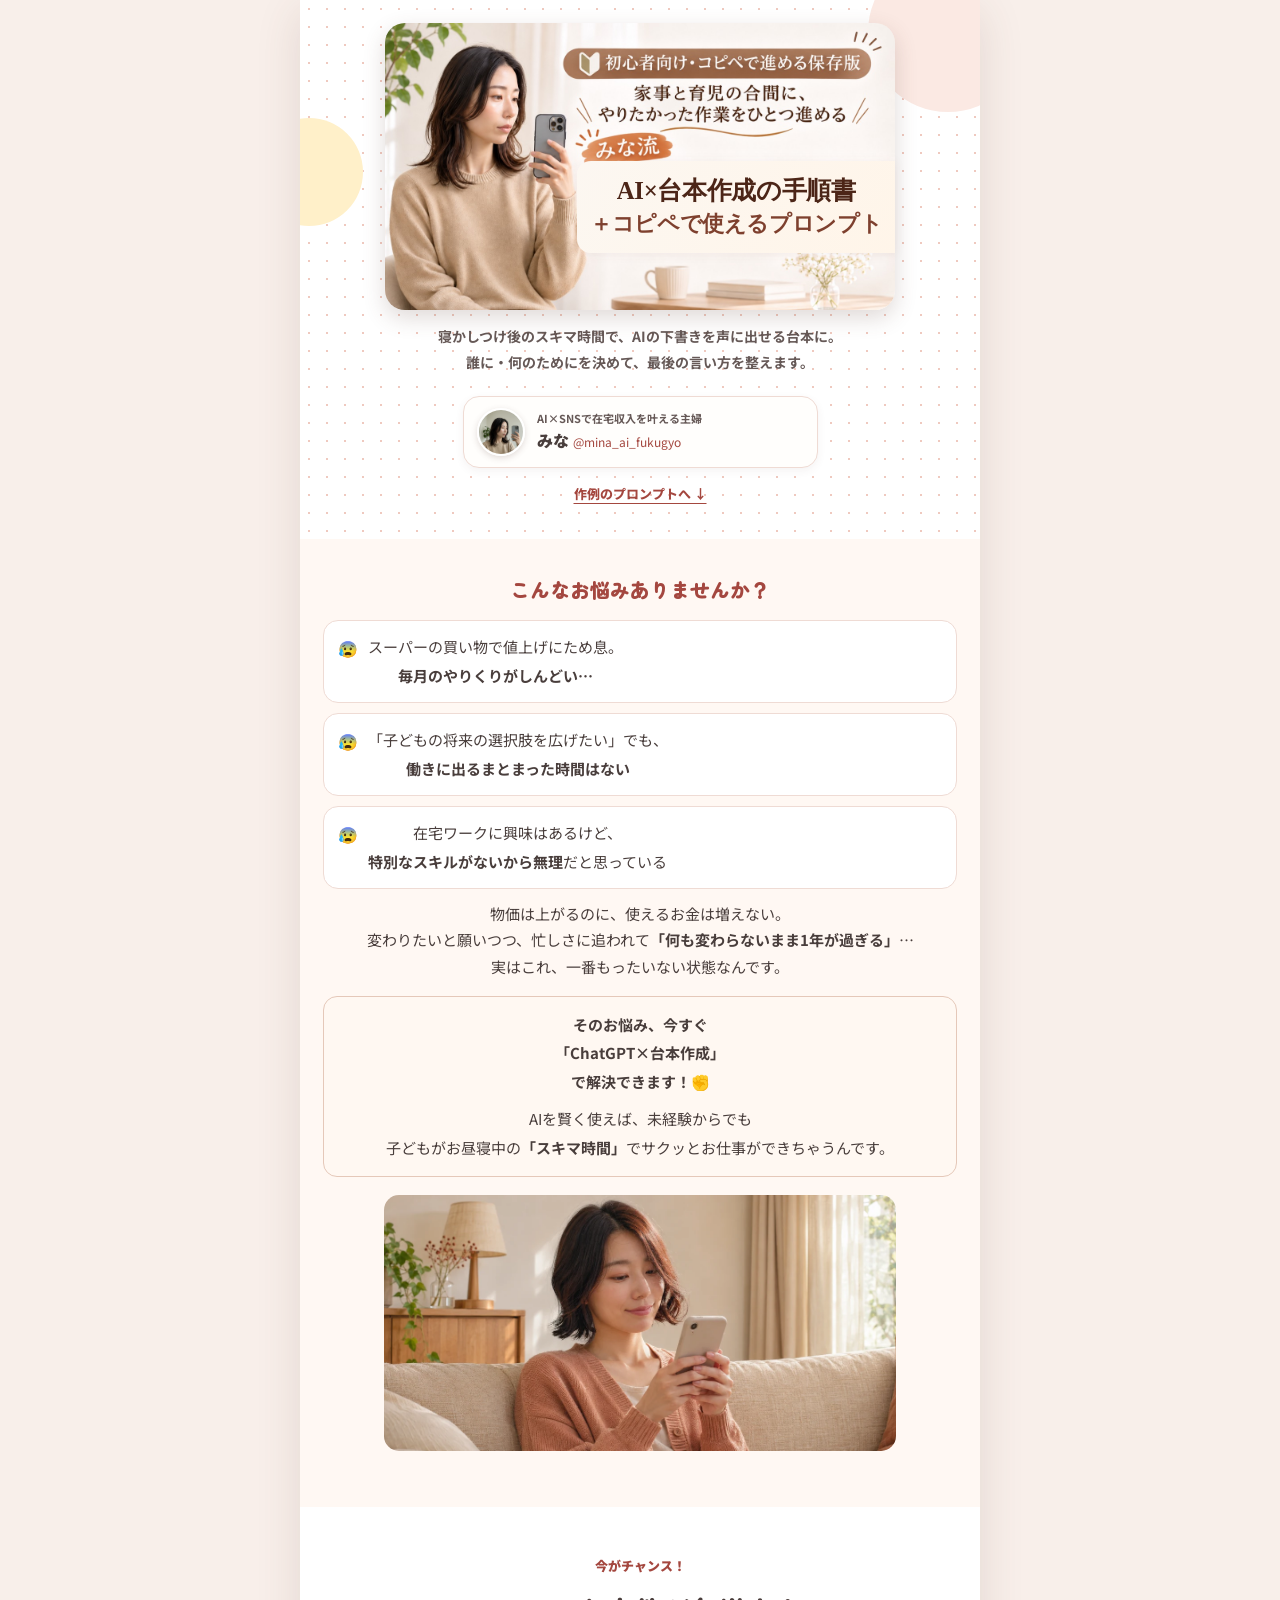
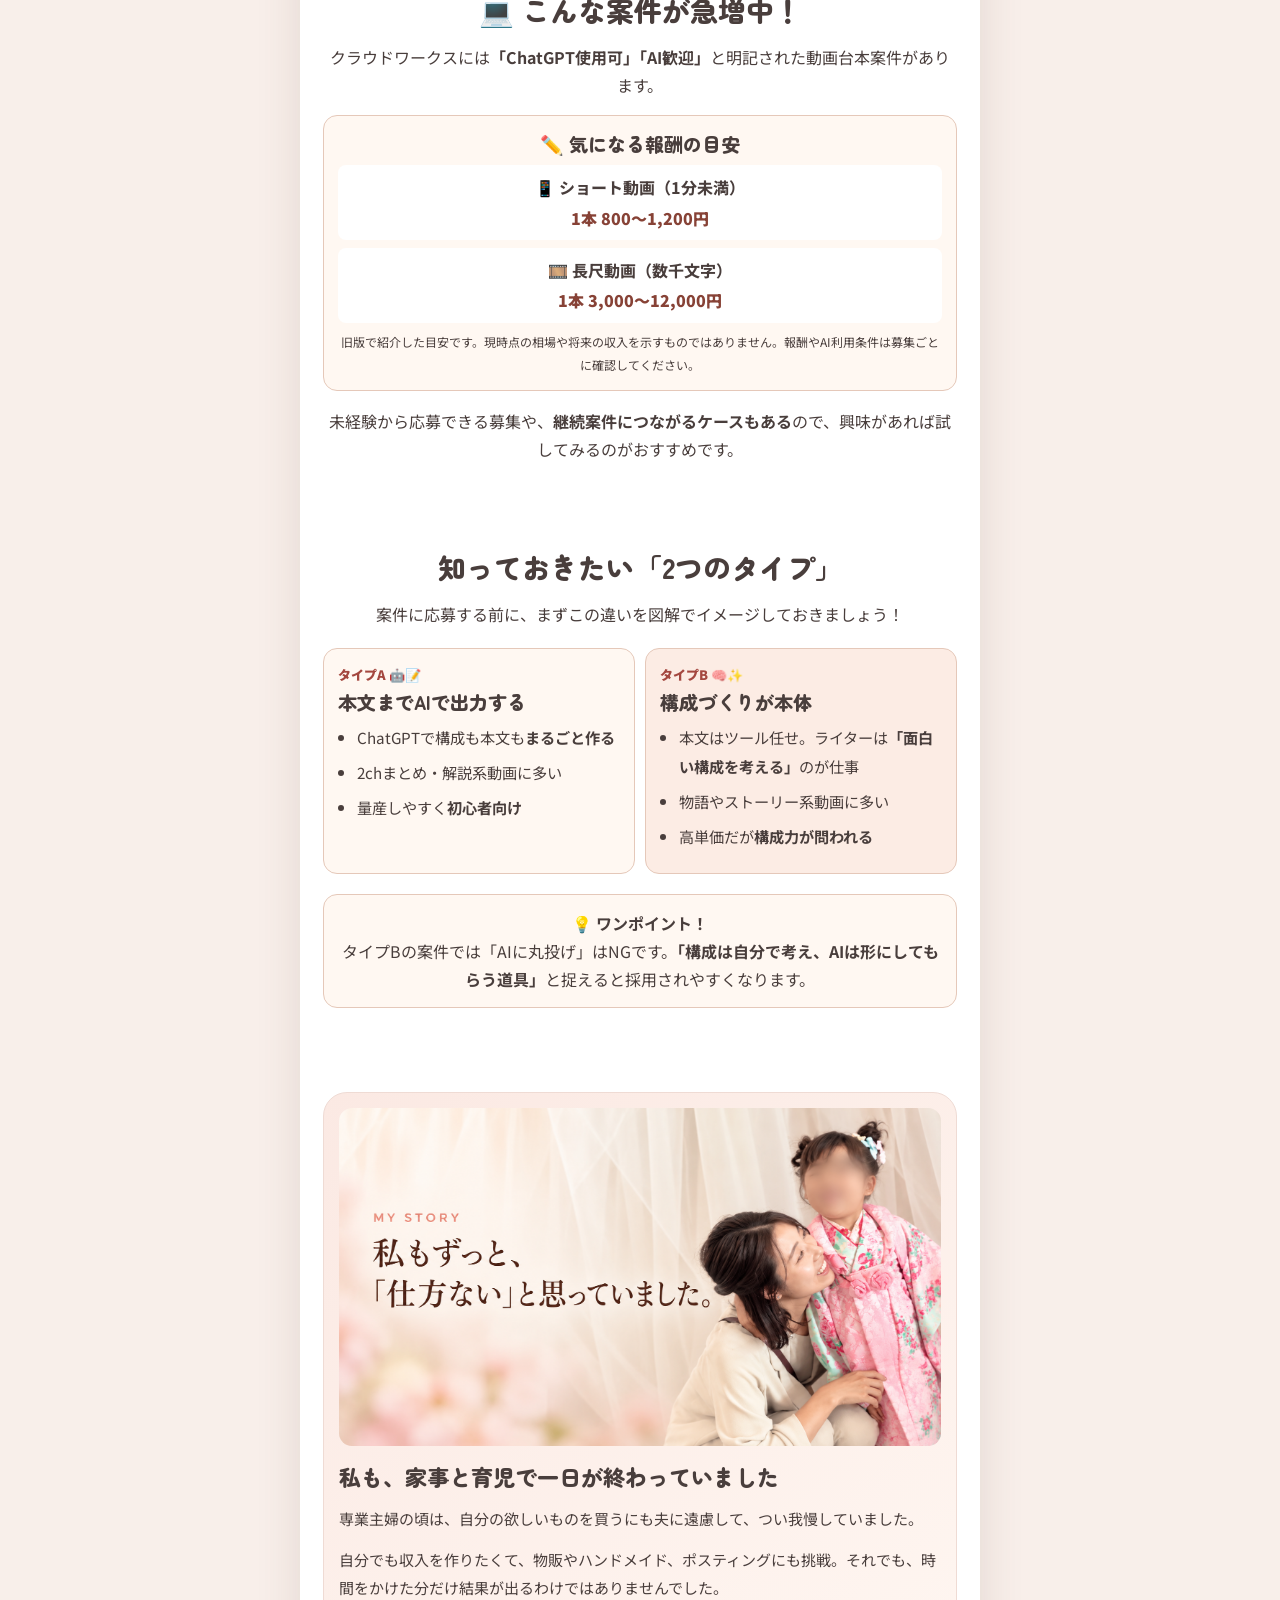
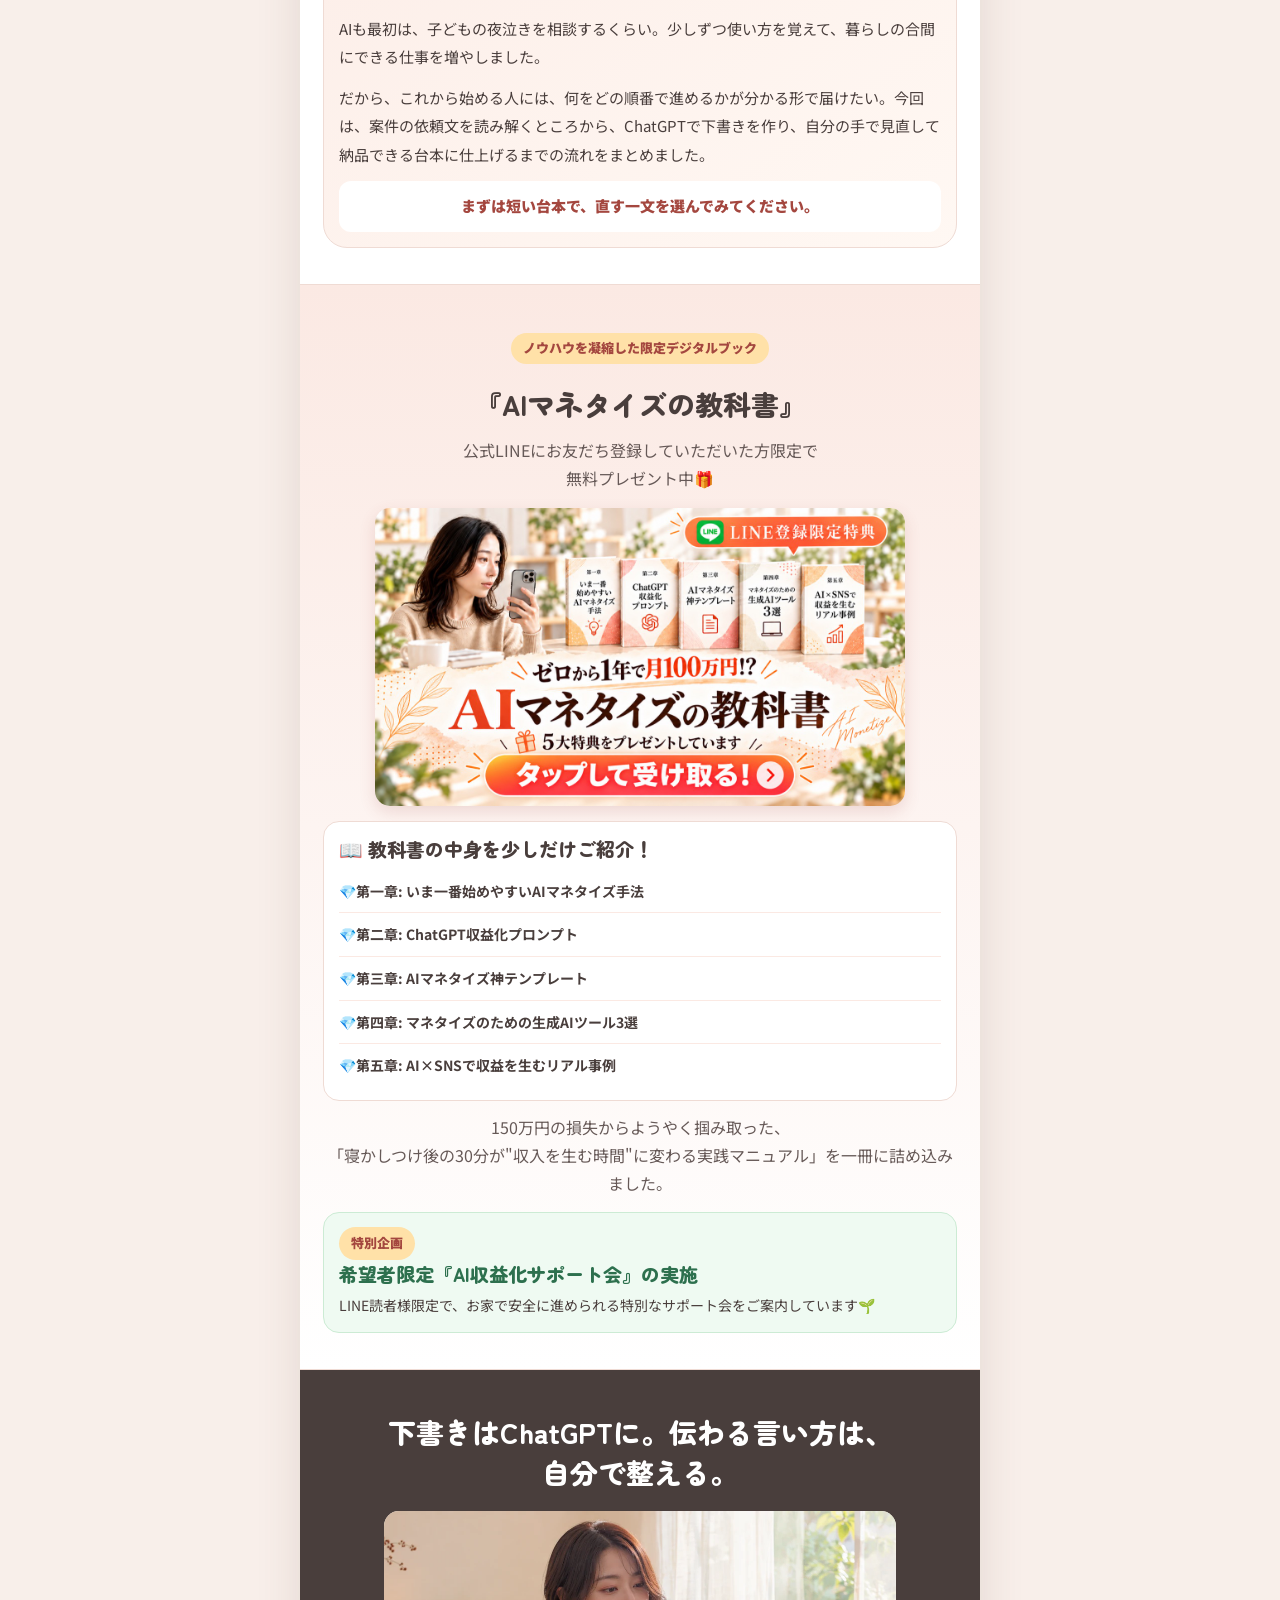
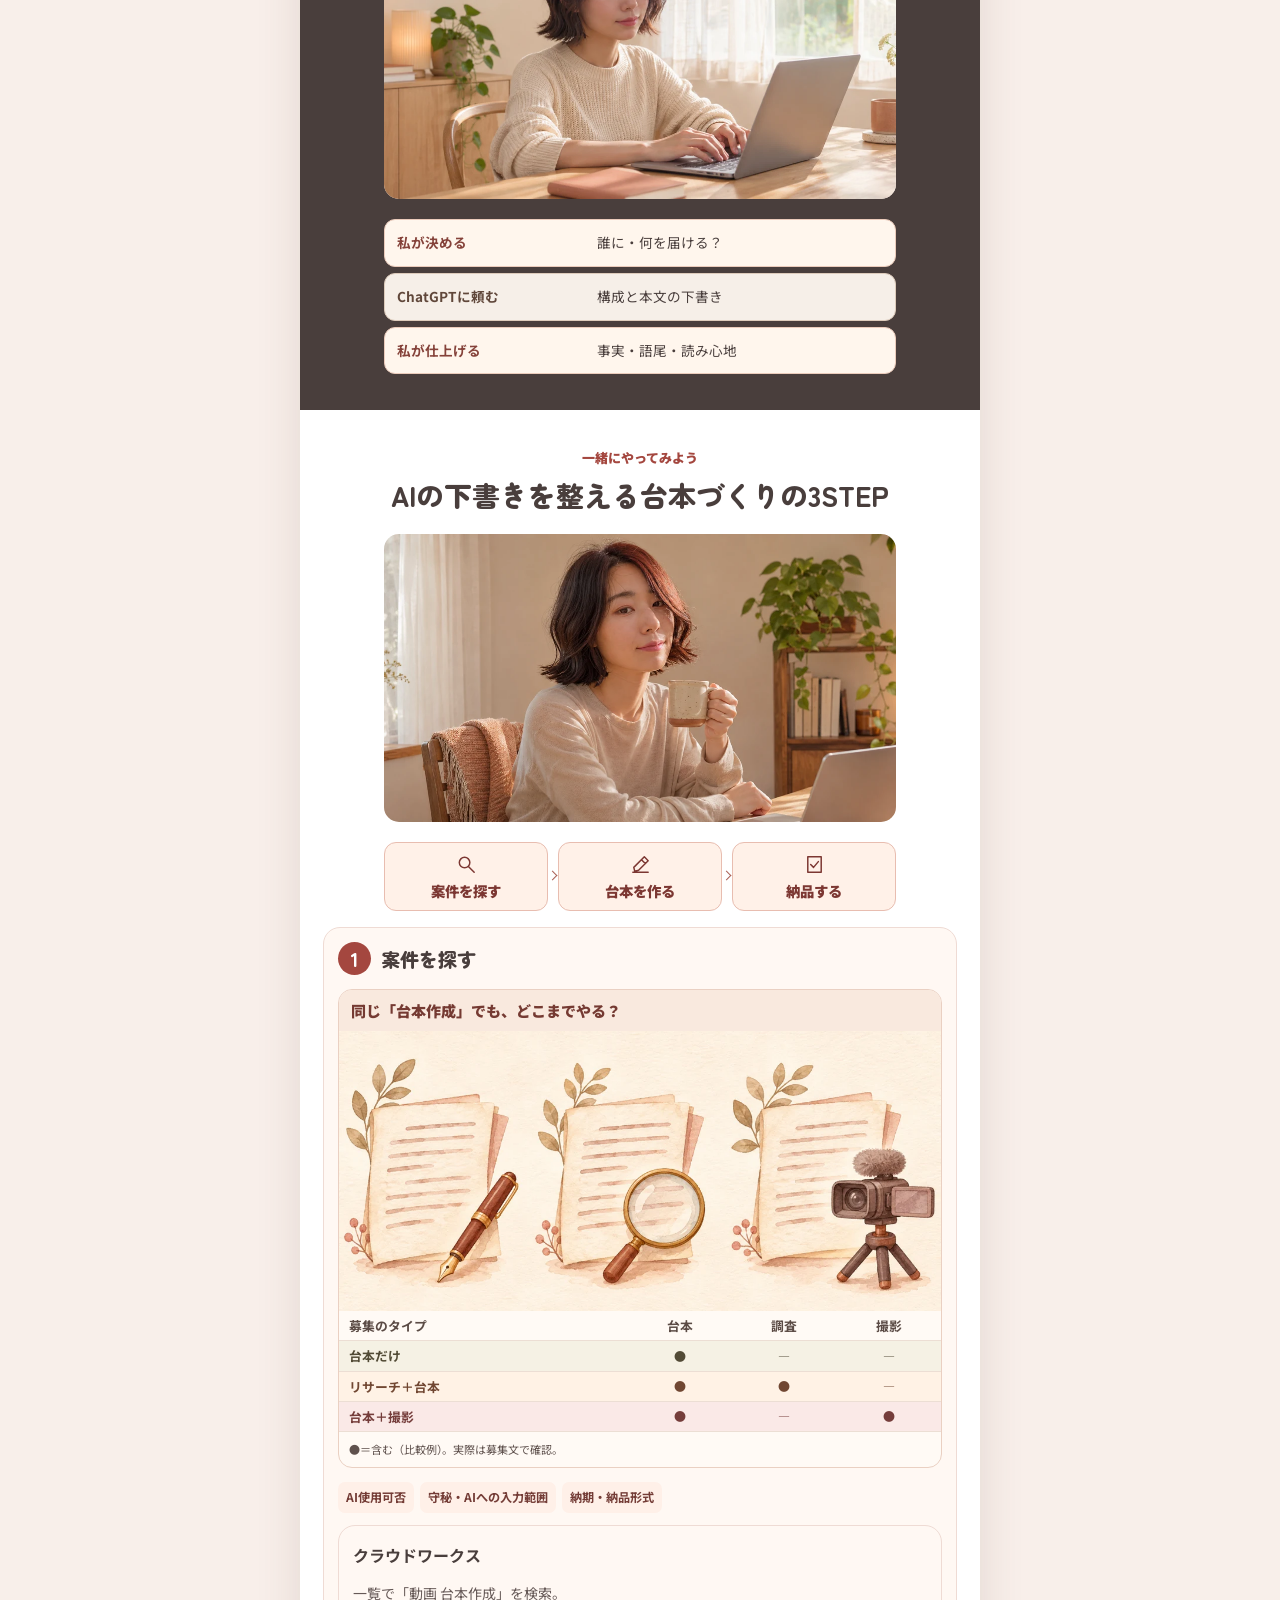
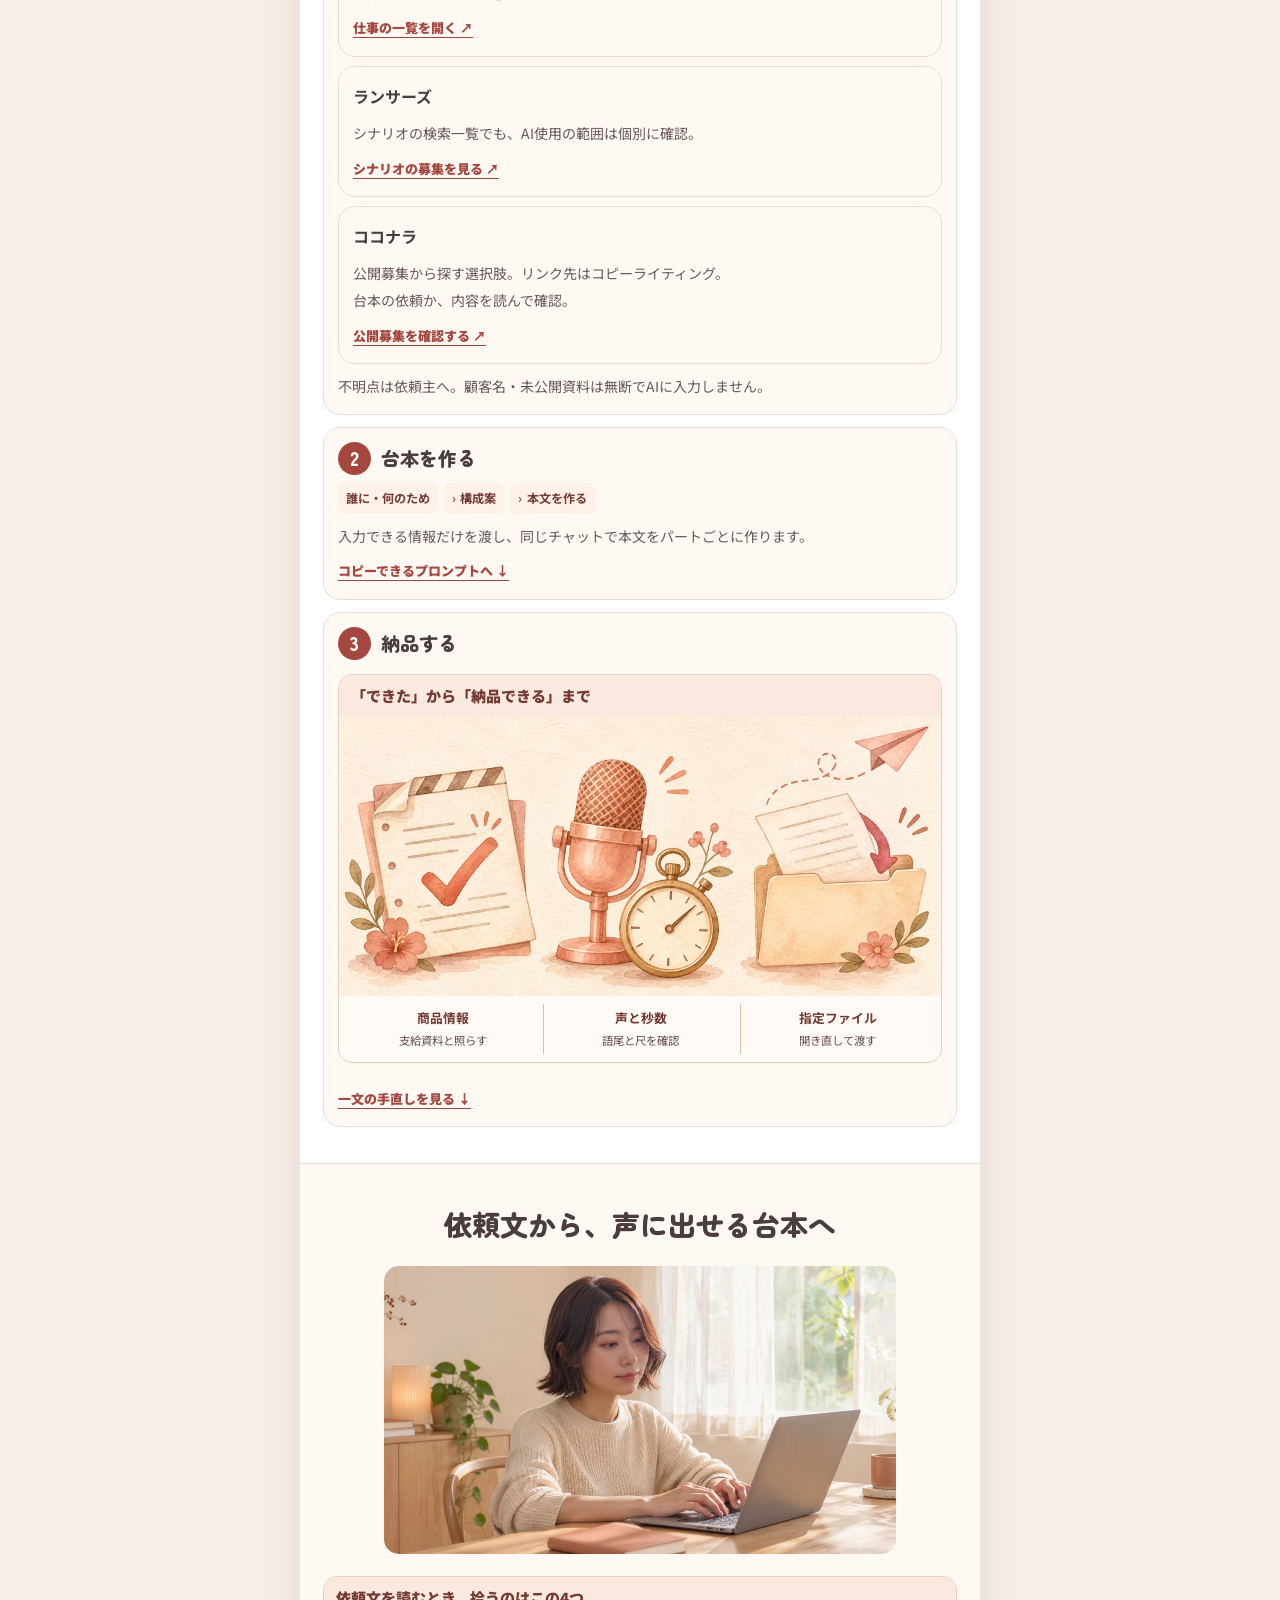
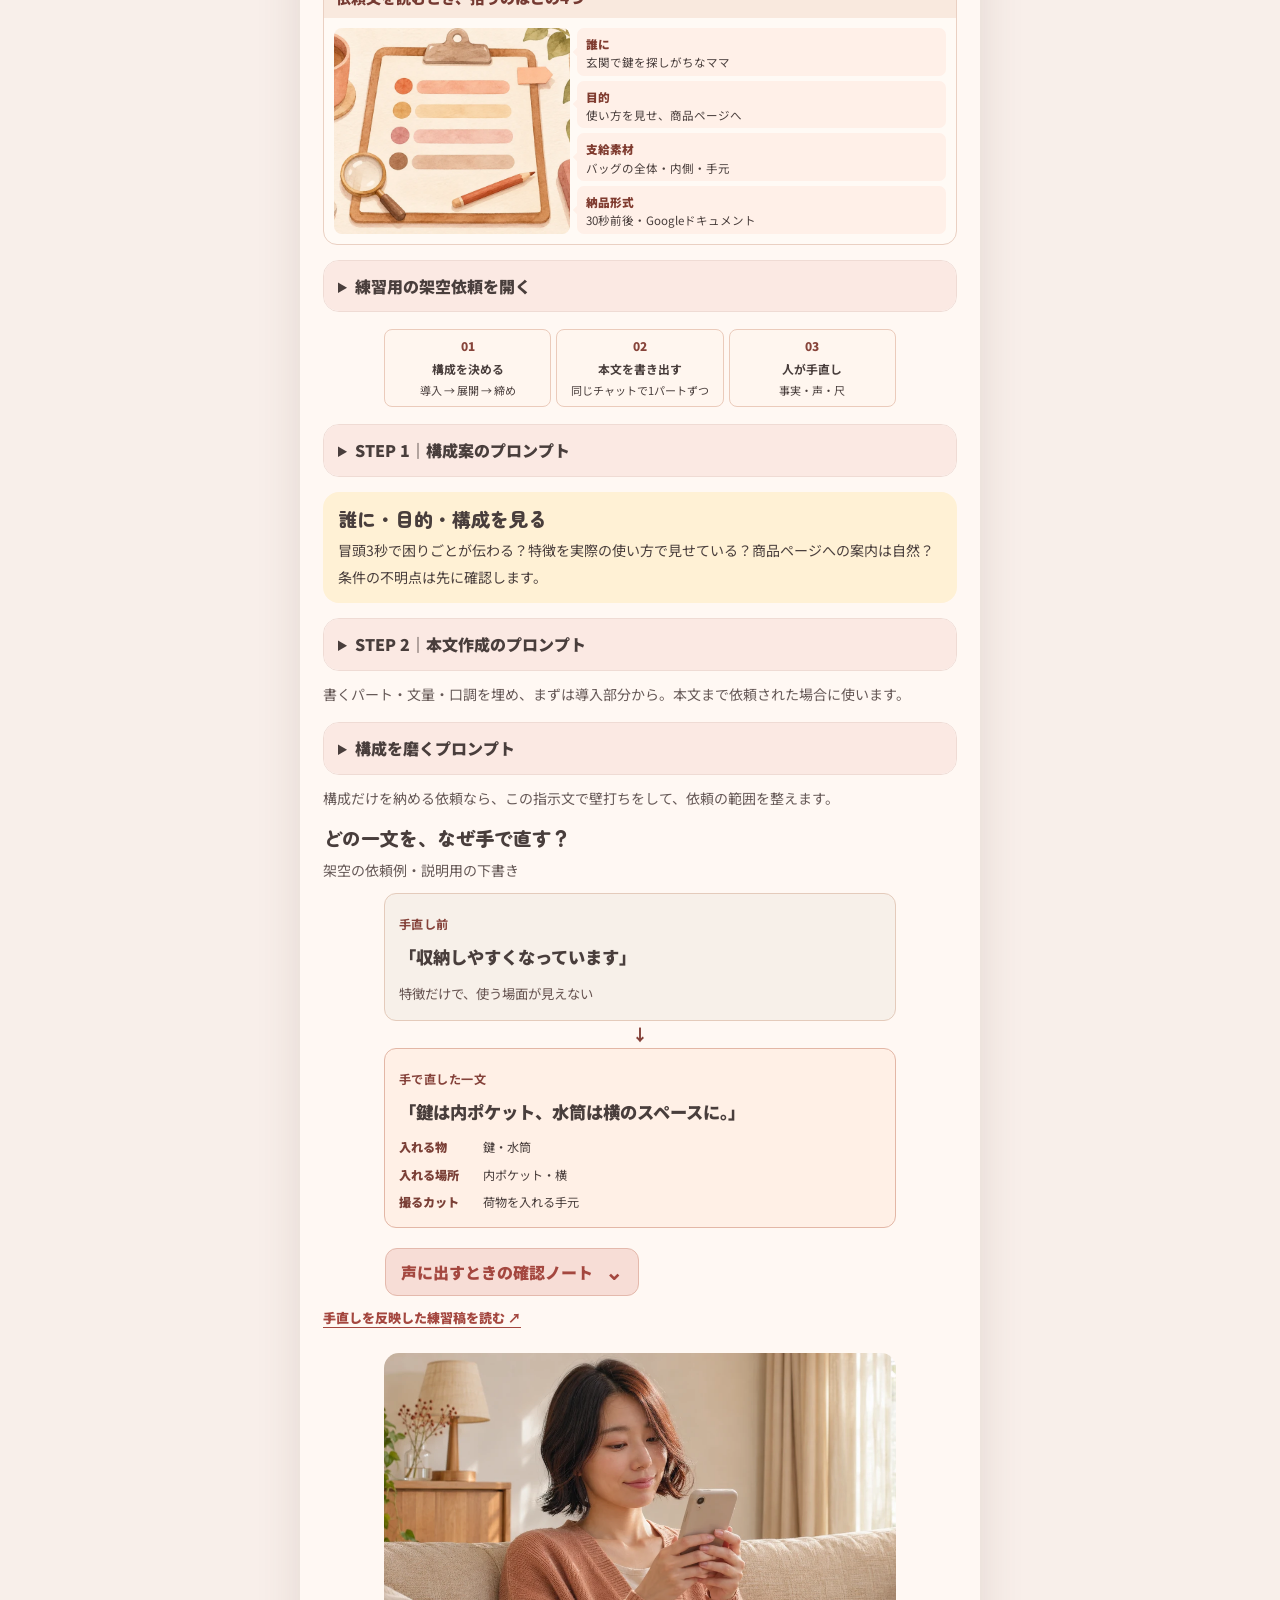
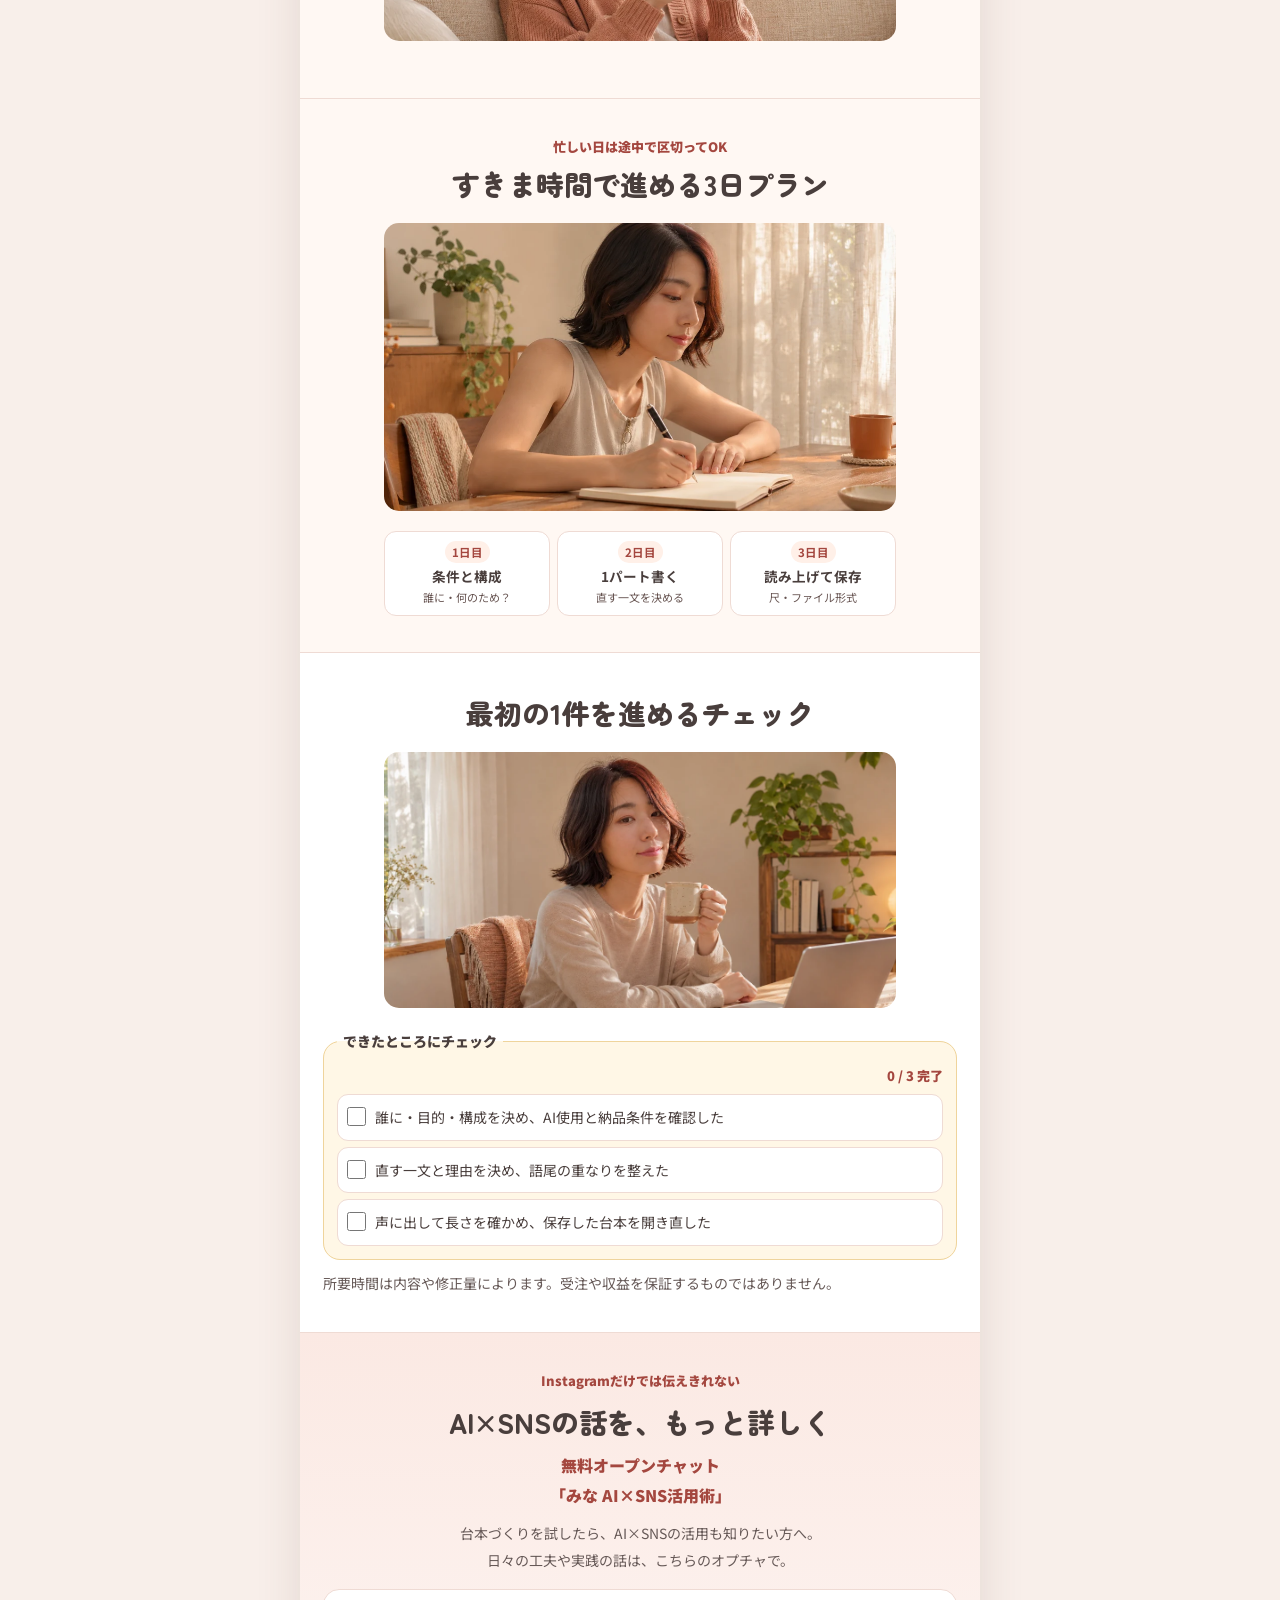
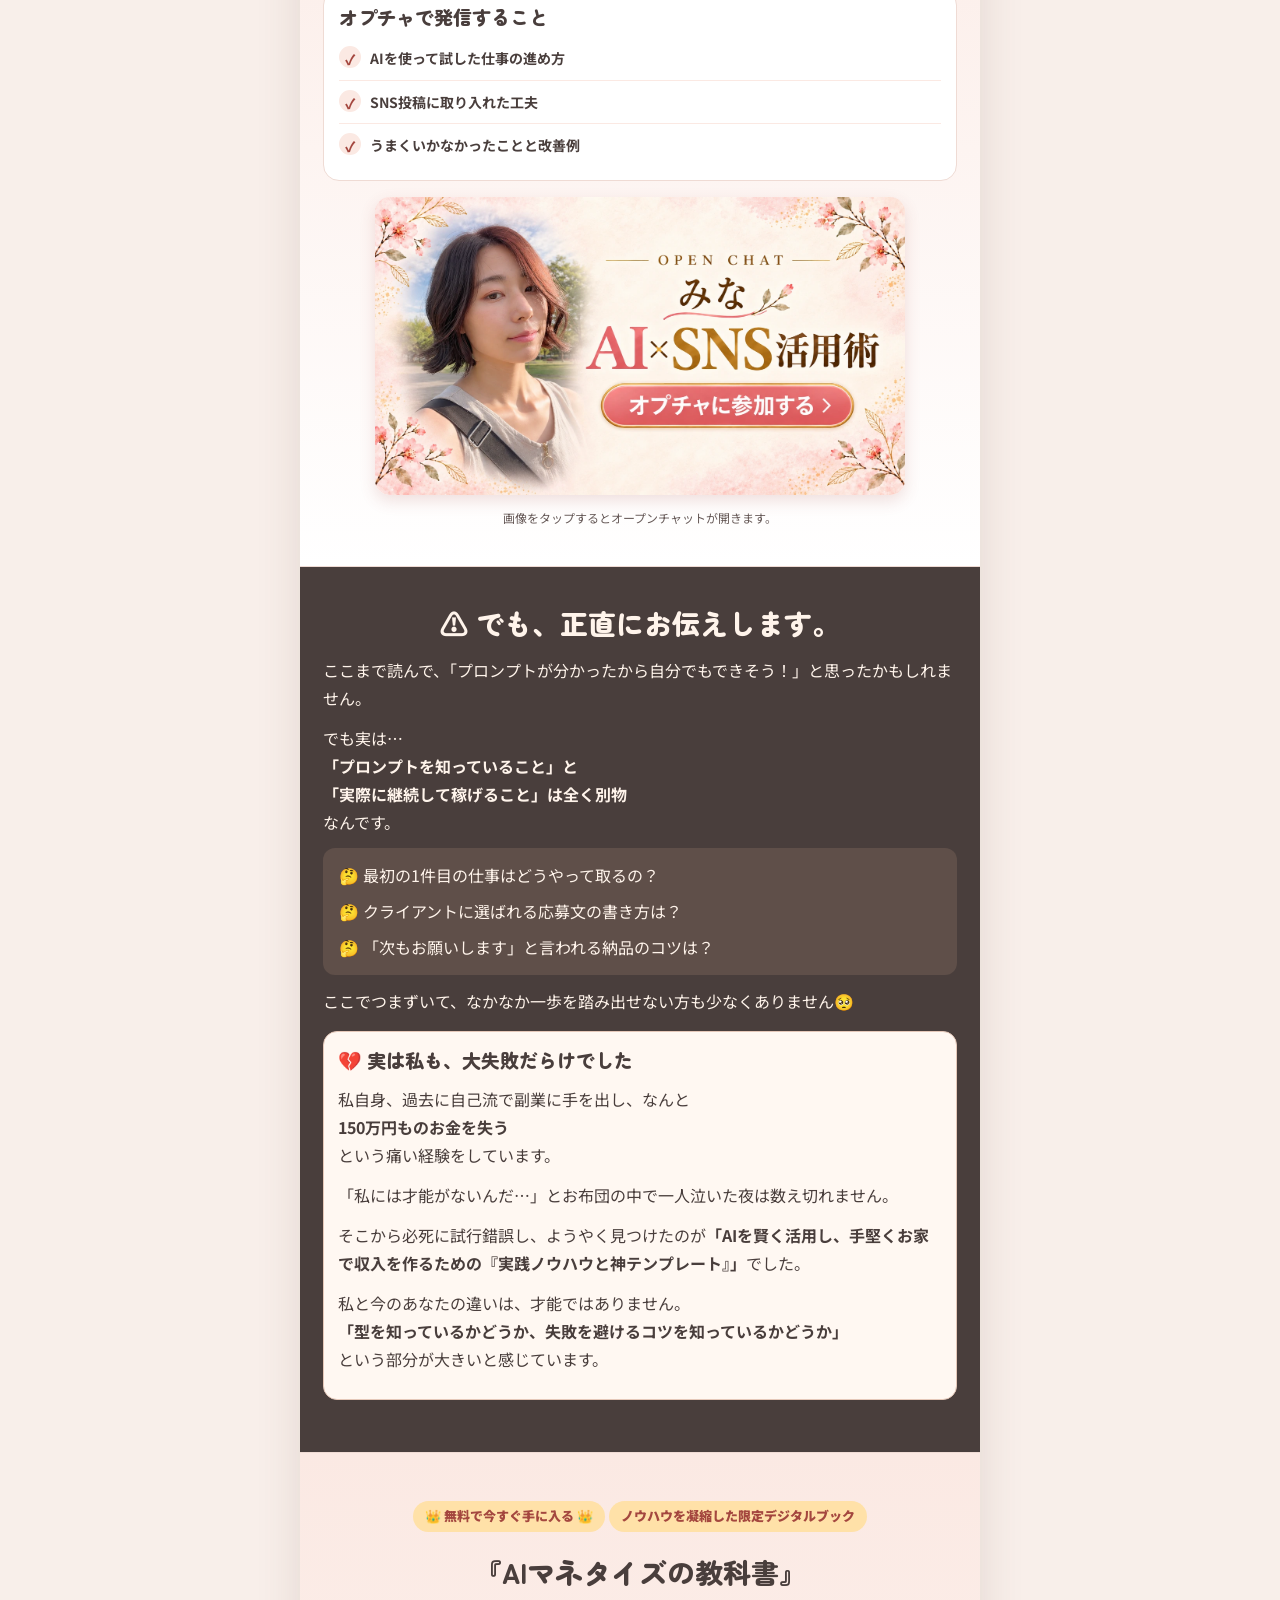
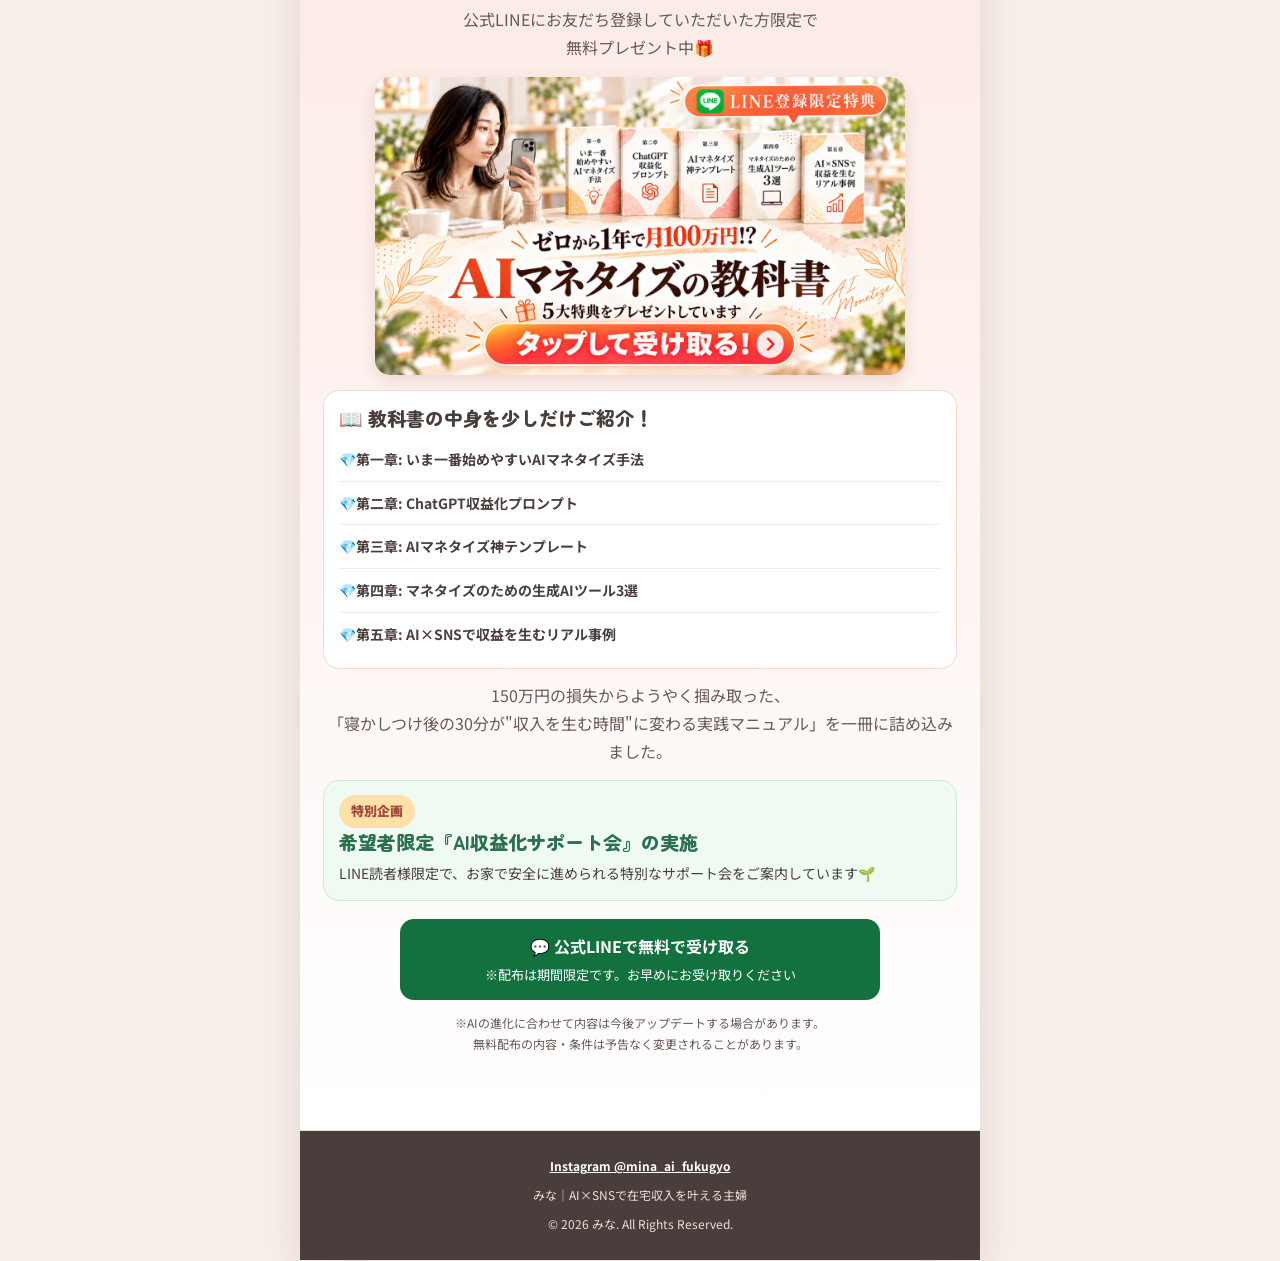
==== commit e3e418f3: "Restore script guide sections and LINE offers" ====
--- a/index.html
+++ b/index.html
@@ -4,15 +4,45 @@
   <meta name="viewport" content="width=device-width, initial-scale=1, viewport-fit=cover">
   <meta name="theme-color" content="#fff8f3">
   <meta name="description" content="寝かしつけ後のスキマ時間で、AIの下書きを声に出せる台本にする、みなの実践ガイド。">
-  <title>みな流 ChatGPT×台本作成 実践ガイド</title>
+  <title>AI×台本作成の手順書 ＋コピペで使えるプロンプト</title>
   <link rel="stylesheet" href="style.css">
   
-<meta name="robots" content="noindex,nofollow"><script src="copy.js" defer=""></script></head>
+<meta name="robots" content="noindex,nofollow"><script src="copy.js" defer=""></script><style>
+.guide-cover-refit{position:relative;width:min(100%,510px);margin-inline:auto}
+.guide-cover-refit h1{position:absolute;inset:48% 0 20% 37.7%;z-index:1;display:grid;align-content:center;justify-content:center;gap:.25em;margin:0;padding:.35em .15em;background:linear-gradient(124deg,#fcf7f1,#fff5e9);border-radius:14px 0 0 14px;box-shadow:0 1px 12px #7b403712;color:#4c2517;font-family:"Hiragino Mincho ProN","Yu Mincho",serif;font-size:clamp(.67rem,3.5vw,1.55rem);font-weight:900;line-height:1.16;text-align:center;}
+.guide-cover-refit h1 span{display:block;white-space:nowrap}
+.guide-cover-refit h1 span+span{color:#7e402e;font-size:.87em}
+.restored-panel{text-align:center}
+.restored-panel>p,.honest-restored p{line-height:1.75;margin:12px 0}
+.restored-box{padding:14px;margin:16px 0;border:1px solid #e5c8b9;border-radius:14px;background:#fff8f2;color:#493e3c}
+.restored-box p+p{margin-top:9px}
+.legacy-types{display:grid;gap:10px;grid-template-columns:repeat(2,minmax(0,1fr))}
+.legacy-types article{text-align:left;margin-block:8px}
+.legacy-types article:nth-child(2){background:#fcece4}
+.legacy-types ul{padding-left:1.25em;margin:8px 0;font-size:.95rem}
+.legacy-types li+li{margin-top:6px}
+.legacy-rates{margin:8px 0;display:grid;gap:8px}
+.legacy-rates>div{border-radius:8px;background:white;padding:7px}
+.legacy-rates dt{font-weight:750}
+.legacy-rates dd{margin:0;color:#874236;font-weight:900}
+.benefit-list.legacy-chapters li{padding-left:0}
+.benefit-list.legacy-chapters li::before{content:none}
+.honest-restored{background:#493e3c;color:#fff4eb}
+.honest-restored h2{text-align:center}
+.honest-questions{padding:12px 16px;background:#5f4f49;border-radius:12px;list-style:none}
+.honest-questions li+li{margin-top:6px}
+.final-line-button{display:grid;gap:2px;max-width:30rem;margin:18px auto 0;padding:12px;color:#fff;background:#13713f;border-radius:14px;text-decoration:none}
+.final-line-button span{font-size:.82rem}
+.final-offer{padding-bottom:4rem}
+@media(max-width:480px){.legacy-types{grid-template-columns:1fr;gap:0}}
+</style></head>
 <body>
 <main class="page" id="top">
   <header class="hero">
-    <img class="guide-cover" src="assets/mina-script-title.png" width="1280" height="720" alt="初心者向け・コピペで進める保存版。みな流 ChatGPT×台本作成 実践ガイド。">
-    <h1 class="sr-only">みな流 ChatGPT×台本作成 実践ガイド</h1>
+    <div class="guide-cover-refit">
+      <img class="guide-cover" src="assets/mina-script-title.png" width="1280" height="720" alt="">
+      <h1><span>AI×台本作成の手順書</span><span>＋コピペで使えるプロンプト</span></h1>
+    </div>
     <p class="intro"><span class="keep">寝かしつけ後のスキマ時間で、</span><span class="keep">AIの下書きを</span><span class="keep">声に出せる台本に。</span><span class="keep">誰に・何のためにを決めて、</span><span class="keep">最後の言い方を整えます。</span></p>
     <a class="profile" href="https://www.instagram.com/mina_ai_fukugyo/">
       <img src="assets/mina-avatar.png" alt="" width="48" height="48">
@@ -21,15 +51,50 @@
     <a class="jump" href="#practice">作例のプロンプトへ ↓</a>
   </header>
 
-  <section class="section worries" aria-labelledby="worries-title">
-    <h2 id="worries-title"><span class="keep">こんな気持ち、</span><span class="keep">ありませんか？</span></h2>
+  <section class="section worries restored-panel" aria-labelledby="worries-title">
+    <h2 id="worries-title">こんなお悩みありませんか？</h2>
     <ul>
-      <li><span aria-hidden="true">💭</span><p><span class="keep">AIを使って家で収入を得たい。</span><span class="keep">でも、案件って</span><span class="keep">どこで探せばいいの？</span></p></li>
-      <li><span aria-hidden="true">💭</span><p><span class="keep">募集は見つけたけど、</span><span class="keep">未経験の私にできる依頼か</span><span class="keep">どうやって見分けるんだろう。</span></p></li>
-      <li><span aria-hidden="true">💭</span><p><span class="keep">仕事として引き受けるなら、</span><span class="keep">AIの下書きをどう直して</span><span class="keep">納品すればいいか知りたい。</span></p></li>
+      <li><span aria-hidden="true">😰</span><p>スーパーの買い物で値上げにため息。<br><strong>毎月のやりくりがしんどい…</strong></p></li>
+      <li><span aria-hidden="true">😰</span><p>「子どもの将来の選択肢を広げたい」でも、<br><strong>働きに出るまとまった時間はない</strong></p></li>
+      <li><span aria-hidden="true">😰</span><p>在宅ワークに興味はあるけど、<br><strong>特別なスキルがないから無理</strong>だと思っている</p></li>
     </ul>
-    <p class="section-lead"><span class="keep">まずは架空の商品紹介案件で、</span><span class="keep">依頼文の読み方から納品前の確認まで</span><span class="keep">一緒に練習してみましょう。</span></p>
+    <p>物価は上がるのに、使えるお金は増えない。<br>変わりたいと願いつつ、忙しさに追われて<strong>「何も変わらないまま1年が過ぎる」</strong>…<br>実はこれ、一番もったいない状態なんです。</p>
+    <div class="restored-box">
+      <p><strong>そのお悩み、今すぐ<br>「ChatGPT×台本作成」<br>で解決できます！✊</strong></p>
+      <p>AIを賢く使えば、未経験からでも<br>子どもがお昼寝中の<strong>「スキマ時間」</strong>でサクッとお仕事ができちゃうんです。</p>
+    </div>
     <figure class="mina-scene mina-phone mina-photo-phone"><img src="assets/mina-light-phone.webp" width="1350" height="575" loading="lazy" decoding="async" alt="明るい室内でスマートフォンを手にするイメージ"></figure>
+  </section>
+
+  <section class="section restored-panel" aria-labelledby="market-title">
+    <p class="eyebrow">今がチャンス！</p>
+    <h2 id="market-title">💻 こんな案件が急増中！</h2>
+    <p>クラウドワークスには<strong>「ChatGPT使用可」「AI歓迎」</strong>と明記された動画台本案件があります。</p>
+    <div class="restored-box">
+      <h3>✏️ 気になる報酬の目安</h3>
+      <dl class="legacy-rates">
+        <div><dt>📱 ショート動画（1分未満）</dt><dd>1本 800〜1,200円</dd></div>
+        <div><dt>🎞️ 長尺動画（数千文字）</dt><dd>1本 3,000〜12,000円</dd></div>
+      </dl>
+      <p class="note">旧版で紹介した目安です。現時点の相場や将来の収入を示すものではありません。報酬やAI利用条件は募集ごとに確認してください。</p>
+    </div>
+    <p>未経験から応募できる募集や、<strong>継続案件につながるケースもある</strong>ので、興味があれば試してみるのがおすすめです。</p>
+  </section>
+
+  <section class="section restored-panel" aria-labelledby="types-title">
+    <h2 id="types-title">知っておきたい「2つのタイプ」</h2>
+    <p>案件に応募する前に、まずこの違いを図解でイメージしておきましょう！</p>
+    <div class="legacy-types">
+      <article class="restored-box">
+        <p class="eyebrow">タイプA <span aria-hidden="true">🤖📝</span></p><h3>本文までAIで出力する</h3>
+        <ul><li>ChatGPTで構成も本文も<strong>まるごと作る</strong></li><li>2chまとめ・解説系動画に多い</li><li>量産しやすく<strong>初心者向け</strong></li></ul>
+      </article>
+      <article class="restored-box">
+        <p class="eyebrow">タイプB <span aria-hidden="true">🧠✨</span></p><h3>構成づくりが本体</h3>
+        <ul><li>本文はツール任せ。ライターは<strong>「面白い構成を考える」</strong>のが仕事</li><li>物語やストーリー系動画に多い</li><li>高単価だが<strong>構成力が問われる</strong></li></ul>
+      </article>
+    </div>
+    <p class="restored-box">💡 <strong>ワンポイント！</strong><br>タイプBの案件では「AIに丸投げ」はNGです。<strong>「構成は自分で考え、AIは形にしてもらう道具」</strong>と捉えると採用されやすくなります。</p>
   </section>
 
   <section class="section story" aria-labelledby="story-title">
@@ -44,26 +109,27 @@
     </div>
   </section>
 
-  <section class="section benefits" id="line-benefits" aria-labelledby="benefits-title">
-    <p class="eyebrow keep">ここから先はLINE登録者限定 🎁</p>
-    <h2 id="benefits-title"><span class="keep">『おうちワーク</span><span class="keep">始め方ガイド』</span><span class="title-line"><span class="keep">5大特典を</span><span class="keep">無料プレゼント中</span></span></h2>
-    <a class="line-banner" href="https://mimatsu037.github.io/line-link/" aria-label="LINEに登録して5大特典を受け取る"><img src="assets/line-benefits-cta.jpg" alt="公式LINE登録特典。AIマネタイズの教科書。5大特典をまとめて受け取る。"></a>
-    <p><span class="keep">家事や育児の合間に、</span><span class="keep">AIでできる仕事を探すなら。</span><span class="keep">仕事の選び方から発信まで、</span><span class="keep">最初に迷いやすいところを</span><span class="keep"><strong>『AIマネタイズの教科書』</strong>に</span><span class="keep">まとめました。</span></p>
-    <div class="benefit-list">
-      <h3>登録でもらえる5大特典</h3>
-      <ol>
-        <li><span class="keep">AIマネタイズの選び方</span><p><span class="keep">時間と得意なことから、</span><span class="keep">自分に合う仕事を探す。</span></p></li>
-        <li><span class="keep">ChatGPTで使える</span><span class="keep">収益化プロンプト集</span><p><span class="keep">アイデア出しや発信に</span><span class="keep">使える指示文を紹介。</span></p></li>
-        <li><span class="keep">AIマネタイズの</span><span class="keep">実践テンプレート</span><p><span class="keep">次にやることを</span><span class="keep">迷わず決めるための型。</span></p></li>
-        <li><span class="keep">収益化に役立つ</span><span class="keep">生成AIツール3選</span><p><span class="keep">作業に合わせた</span><span class="keep">ツールの使い分け。</span></p></li>
-        <li><span class="keep">AI×SNSで収益につながった</span><span class="keep">実践事例</span><p><span class="keep">実際に何を試し、</span><span class="keep">どう改善したかが分かる。</span></p></li>
-      </ol>
-    </div>
+  <section class="section benefits restored-panel" id="line-benefits" aria-labelledby="benefits-title">
+    <p class="eyebrow">ノウハウを凝縮した限定デジタルブック</p>
+    <h2 id="benefits-title">『AIマネタイズの教科書』</h2>
+    <p>公式LINEにお友だち登録していただいた方限定で<br>無料プレゼント中🎁</p>
+    <a class="line-banner" href="https://mimatsu037.github.io/line-link/" aria-label="公式LINEで無料で受け取る"><img src="assets/line-benefits-cta.jpg" alt="AIマネタイズの教科書｜公式LINEで無料で受け取る"></a>
+    <div class="benefit-list legacy-chapters">
+      <h3>📖 教科書の中身を少しだけご紹介！</h3>
+      <ul>
+        <li>💎第一章: いま一番始めやすいAIマネタイズ手法</li>
+        <li>💎第二章: ChatGPT収益化プロンプト</li>
+        <li>💎第三章: AIマネタイズ神テンプレート</li>
+        <li>💎第四章: マネタイズのための生成AIツール3選</li>
+        <li>💎第五章: AI×SNSで収益を生むリアル事例</li>
+      </ul>
+    </div>
+    <p>150万円の損失からようやく掴み取った、<br>「寝かしつけ後の30分が"収入を生む時間"に変わる実践マニュアル」を一冊に詰め込みました。</p>
     <aside class="after">
-      <h3>登録後に分かること</h3>
-      <p><span class="keep">自分の得意なことや</span><span class="keep">使える時間に合わせて、</span><span class="keep">どの仕事から試すか、</span><span class="keep">何をAIに任せるかを</span><span class="keep">整理できます。</span></p>
+      <span class="eyebrow">特別企画</span>
+      <h3>希望者限定『AI収益化サポート会』の実施</h3>
+      <p>LINE読者様限定で、お家で安全に進められる特別なサポート会をご案内しています🌱</p>
     </aside>
-    <p class="note"><span class="keep">画像をタップすると、</span><span class="keep">LINE登録ページが開きます。</span><span class="keep">特典の内容や配布期間は</span><span class="keep">変更される場合があります。</span></p>
   </section>
   <section class="section roles" aria-labelledby="roles-title">
         <h2 id="roles-title"><span class="keep">下書きはChatGPTに。</span><span class="keep">伝わる言い方は、</span><span class="keep">自分で整える。</span></h2>
@@ -284,6 +350,52 @@
     </a>
     <p class="note"><span class="keep">画像をタップすると</span><span class="keep">オープンチャットが開きます。</span></p>
   </section>
+  <section class="section honest-restored" aria-labelledby="honest-title">
+    <h2 id="honest-title">⚠️ でも、正直にお伝えします。</h2>
+    <p>ここまで読んで、「プロンプトが分かったから自分でもできそう！」と思ったかもしれません。</p>
+    <p>でも実は…<br><strong>「プロンプトを知っていること」と<br>「実際に継続して稼げること」は全く別物</strong><br>なんです。</p>
+    <ul class="honest-questions">
+      <li>🤔 最初の1件目の仕事はどうやって取るの？</li>
+      <li>🤔 クライアントに選ばれる応募文の書き方は？</li>
+      <li>🤔 「次もお願いします」と言われる納品のコツは？</li>
+    </ul>
+    <p>ここでつまずいて、なかなか一歩を踏み出せない方も少なくありません🥺</p>
+    <div class="restored-box">
+      <h3>💔 実は私も、大失敗だらけでした</h3>
+      <p>私自身、過去に自己流で副業に手を出し、なんと<br><strong>150万円ものお金を失う</strong><br>という痛い経験をしています。</p>
+      <p>「私には才能がないんだ…」とお布団の中で一人泣いた夜は数え切れません。</p>
+      <p>そこから必死に試行錯誤し、ようやく見つけたのが<strong>「AIを賢く活用し、手堅くお家で収入を作るための『実践ノウハウと神テンプレート』」</strong>でした。</p>
+      <p>私と今のあなたの違いは、才能ではありません。<br><strong>「型を知っているかどうか、失敗を避けるコツを知っているかどうか」</strong><br>という部分が大きいと感じています。</p>
+    </div>
+  </section>
+  <section class="section benefits restored-panel final-offer" aria-labelledby="final-benefits-title">
+    <p class="eyebrow">👑 無料で今すぐ手に入る 👑</p>
+    <p class="eyebrow">ノウハウを凝縮した限定デジタルブック</p>
+    <h2 id="final-benefits-title">『AIマネタイズの教科書』</h2>
+    <p>公式LINEにお友だち登録していただいた方限定で<br>無料プレゼント中🎁</p>
+    <a class="line-banner" href="https://mimatsu037.github.io/line-link/" aria-label="公式LINEで無料で受け取る"><img src="assets/line-benefits-cta.jpg" alt="AIマネタイズの教科書｜公式LINEで無料で受け取る"></a>
+    <div class="benefit-list legacy-chapters">
+      <h3>📖 教科書の中身を少しだけご紹介！</h3>
+      <ul>
+        <li>💎第一章: いま一番始めやすいAIマネタイズ手法</li>
+        <li>💎第二章: ChatGPT収益化プロンプト</li>
+        <li>💎第三章: AIマネタイズ神テンプレート</li>
+        <li>💎第四章: マネタイズのための生成AIツール3選</li>
+        <li>💎第五章: AI×SNSで収益を生むリアル事例</li>
+      </ul>
+    </div>
+    <p>150万円の損失からようやく掴み取った、<br>「寝かしつけ後の30分が"収入を生む時間"に変わる実践マニュアル」を一冊に詰め込みました。</p>
+    <aside class="after">
+      <span class="eyebrow">特別企画</span>
+      <h3>希望者限定『AI収益化サポート会』の実施</h3>
+      <p>LINE読者様限定で、お家で安全に進められる特別なサポート会をご案内しています🌱</p>
+    </aside>
+    <a class="final-line-button" href="https://mimatsu037.github.io/line-link/">
+      <strong>💬 公式LINEで無料で受け取る</strong>
+      <span>※配布は期間限定です。お早めにお受け取りください</span>
+    </a>
+    <p class="note">※AIの進化に合わせて内容は今後アップデートする場合があります。<br>無料配布の内容・条件は予告なく変更されることがあります。</p>
+  </section>
   <footer>
     <a href="https://www.instagram.com/mina_ai_fukugyo/">Instagram @mina_ai_fukugyo</a>
     <p>みな｜AI×SNSで在宅収入を叶える主婦</p>
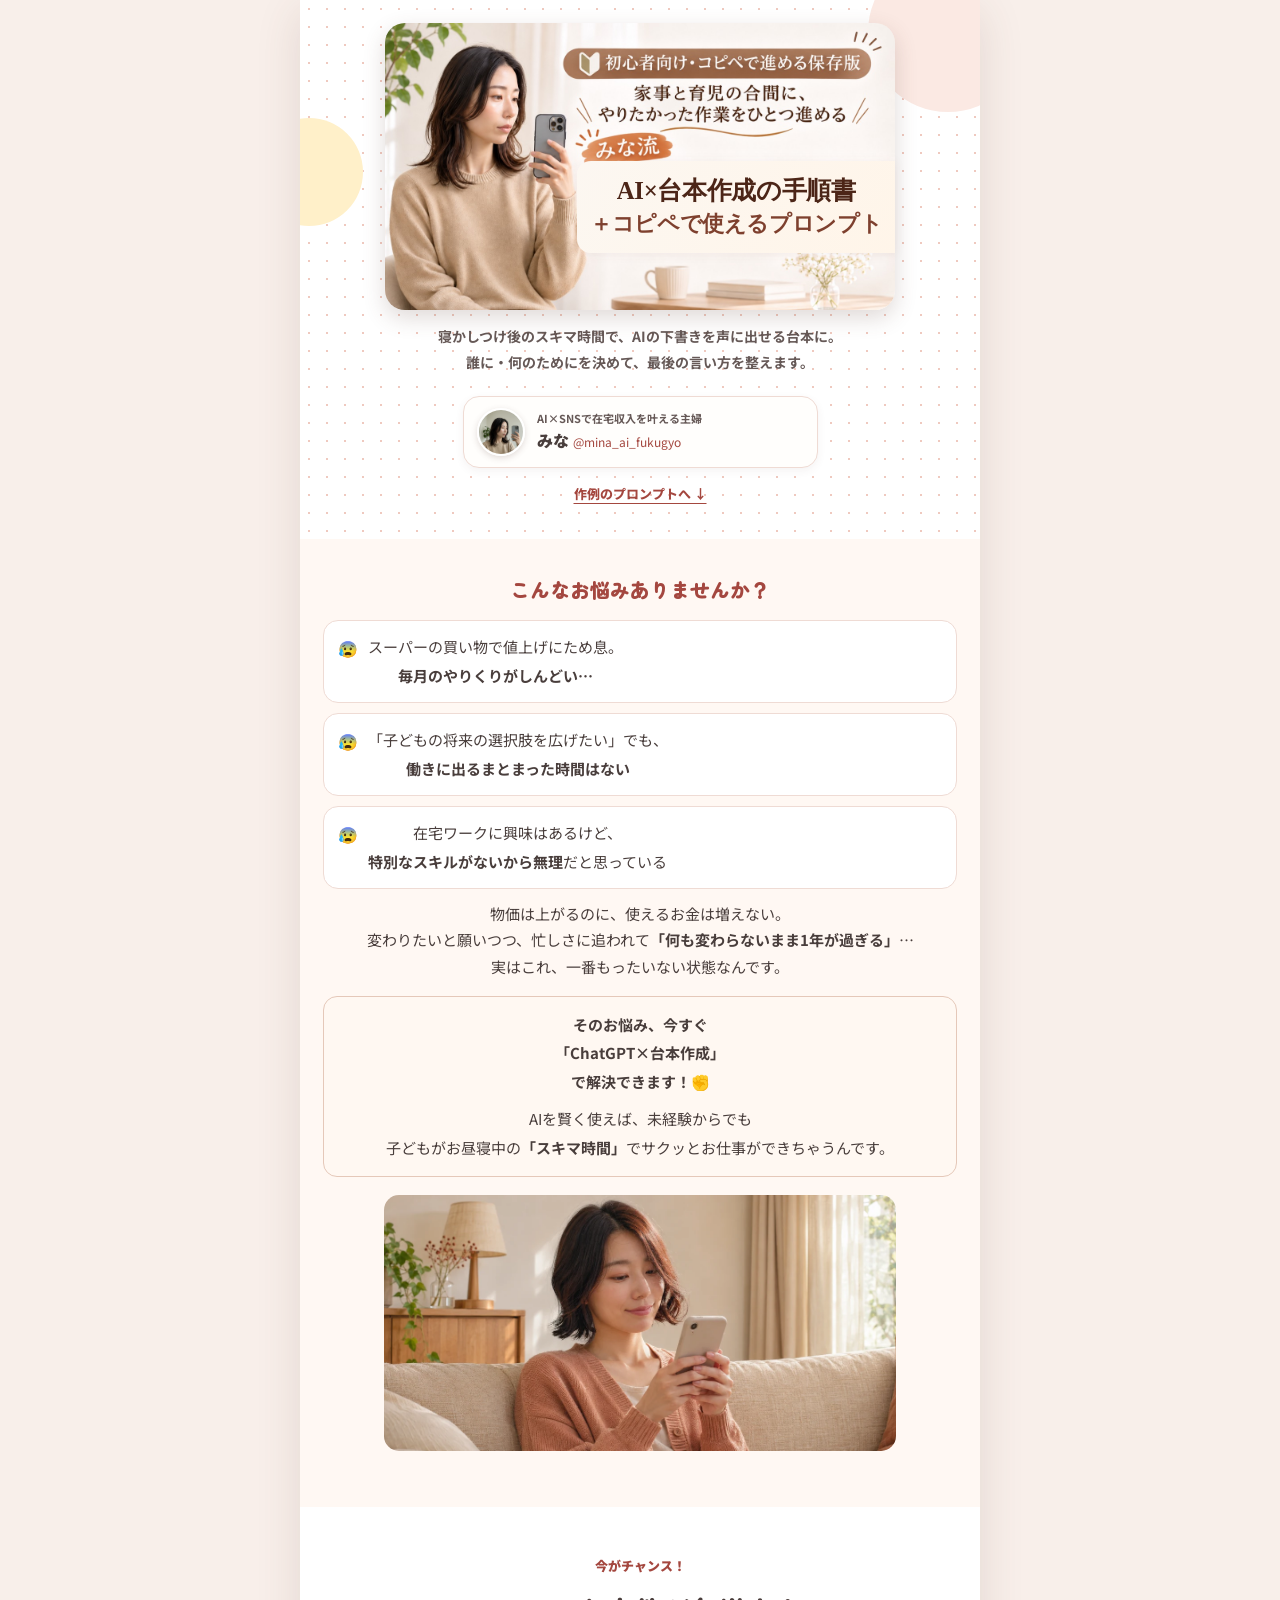
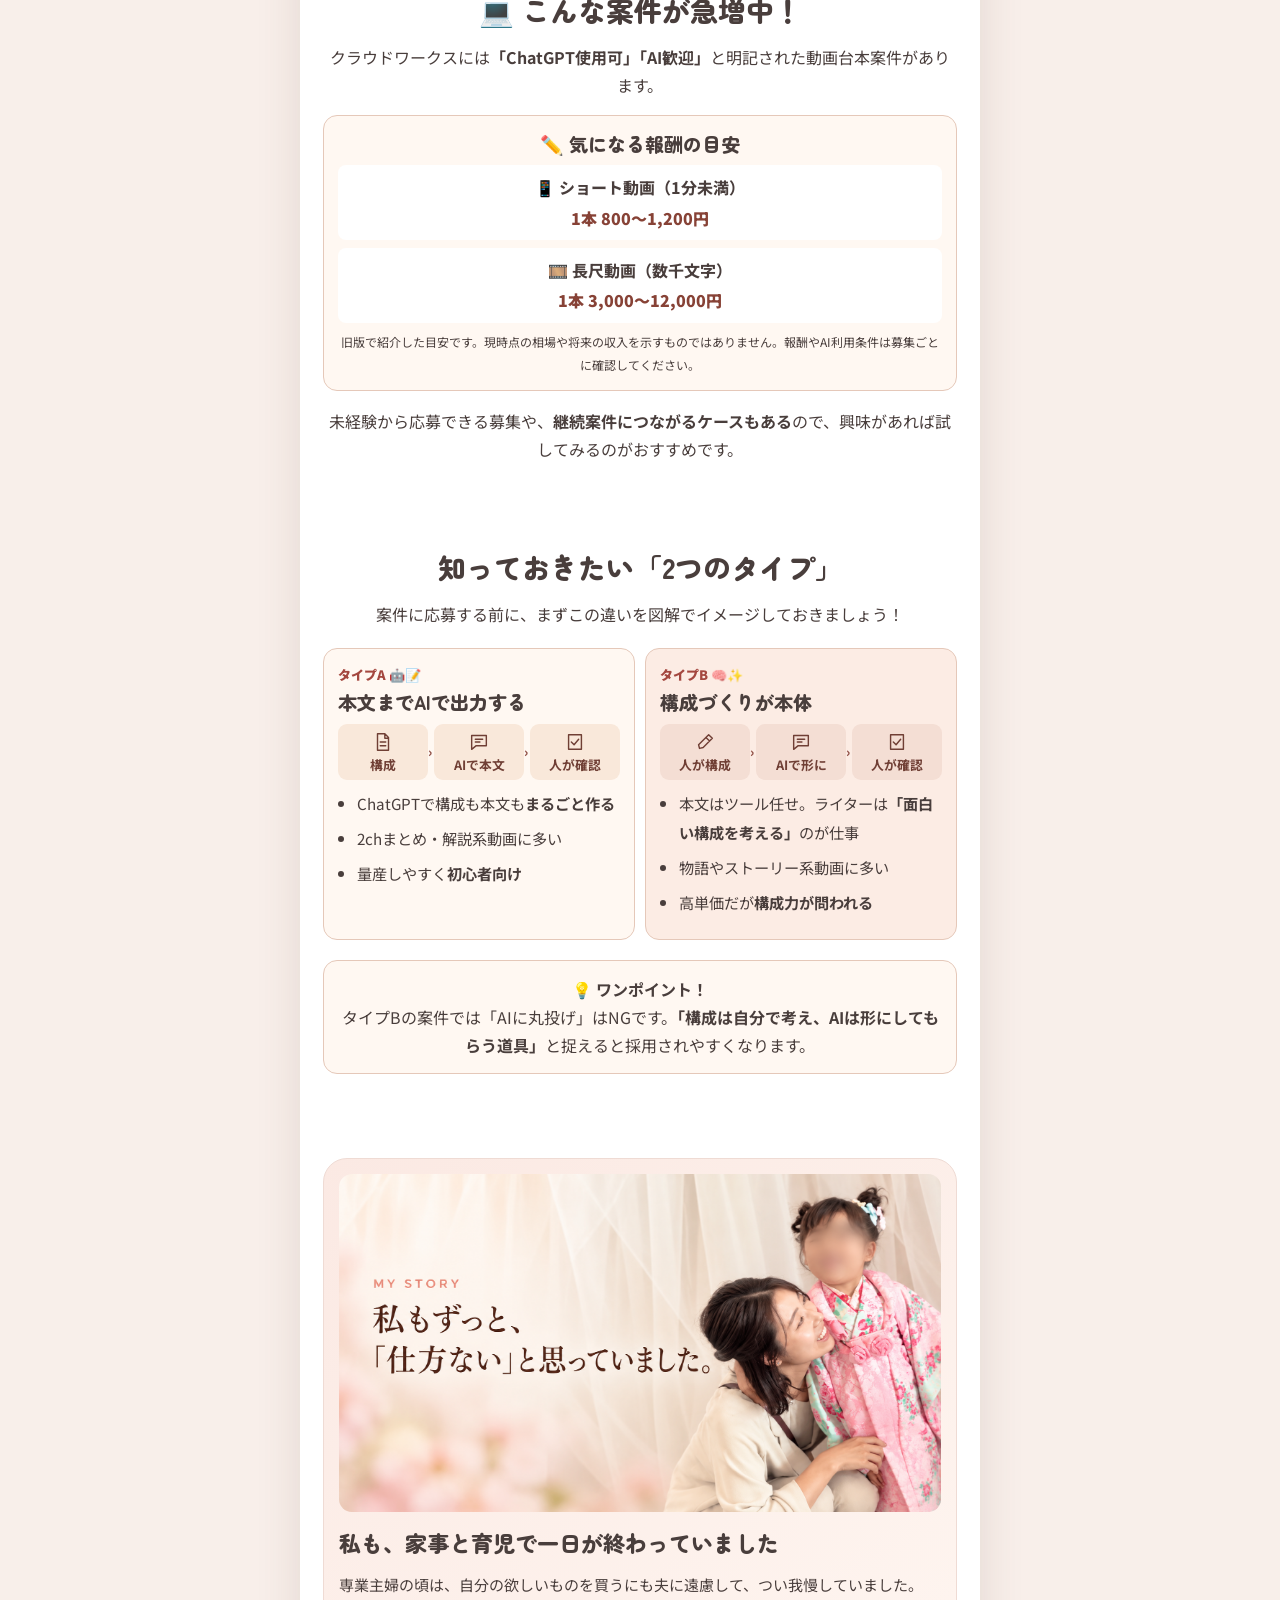
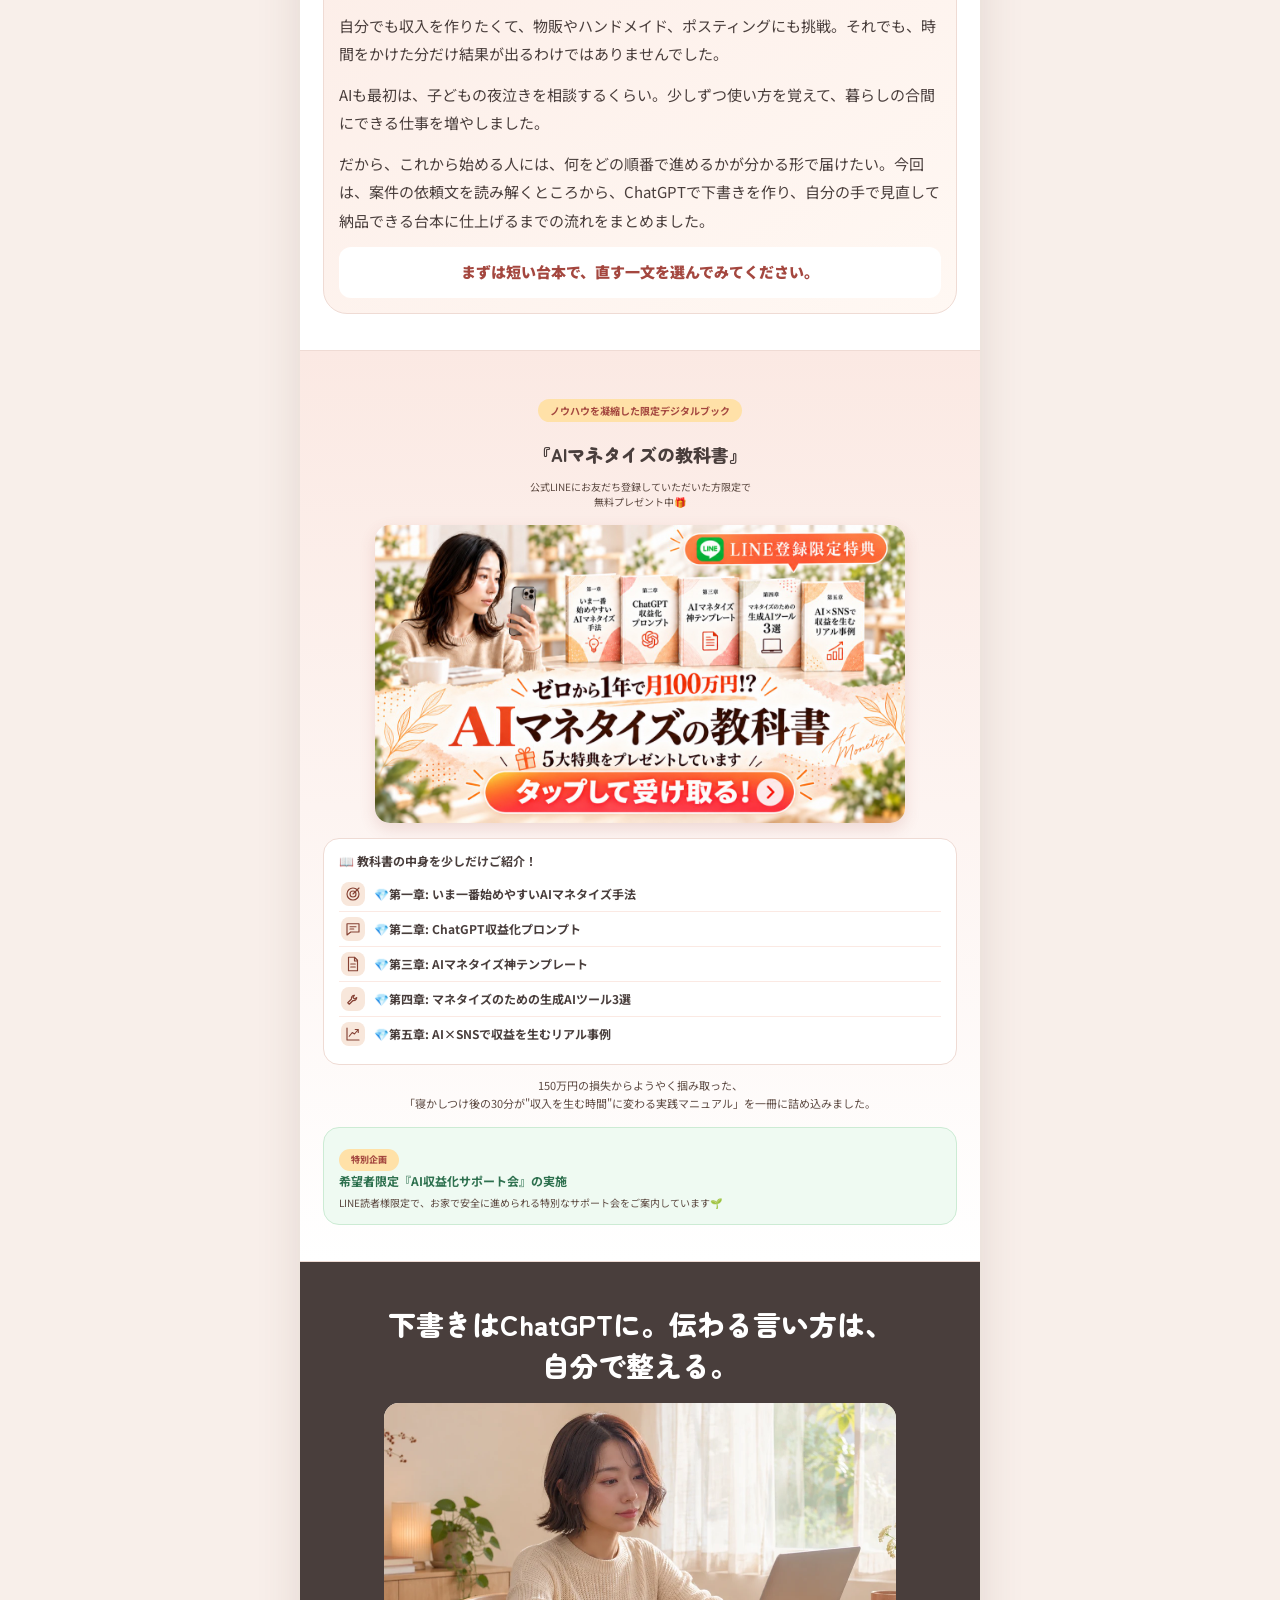
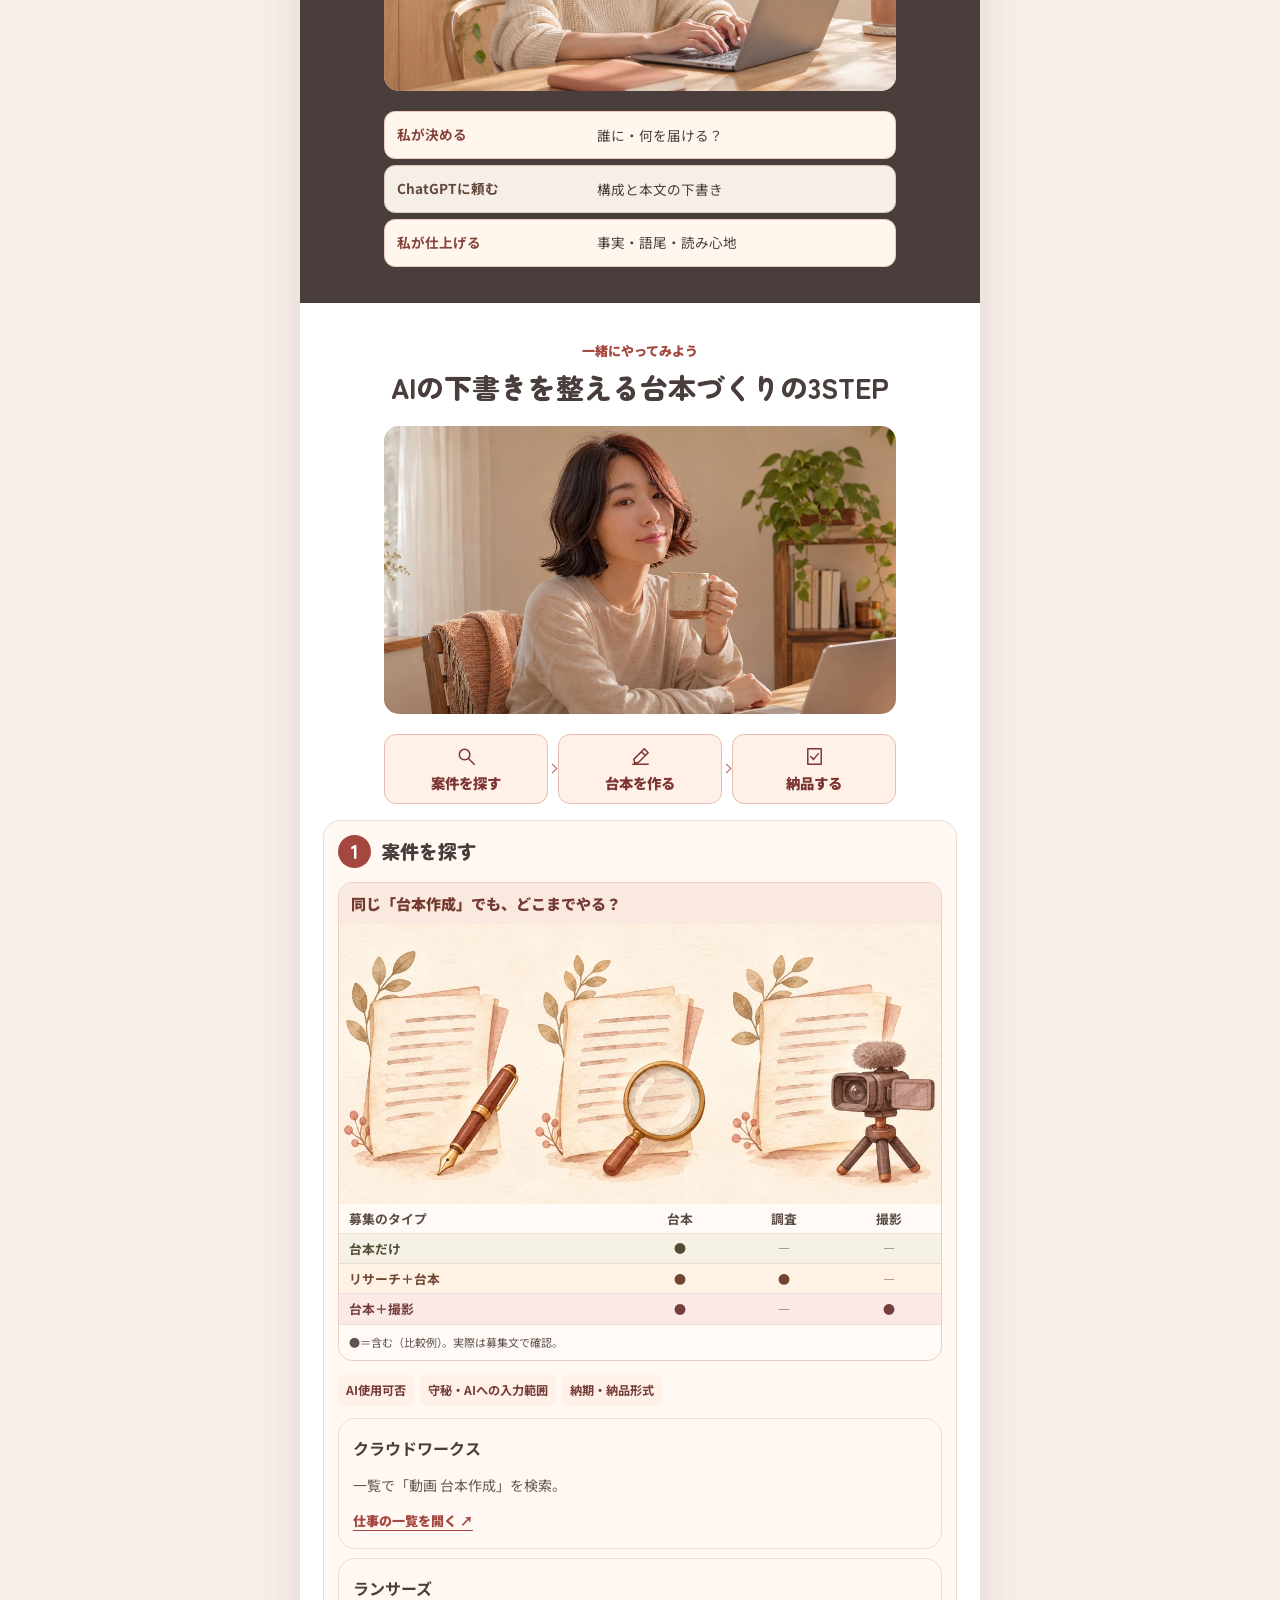
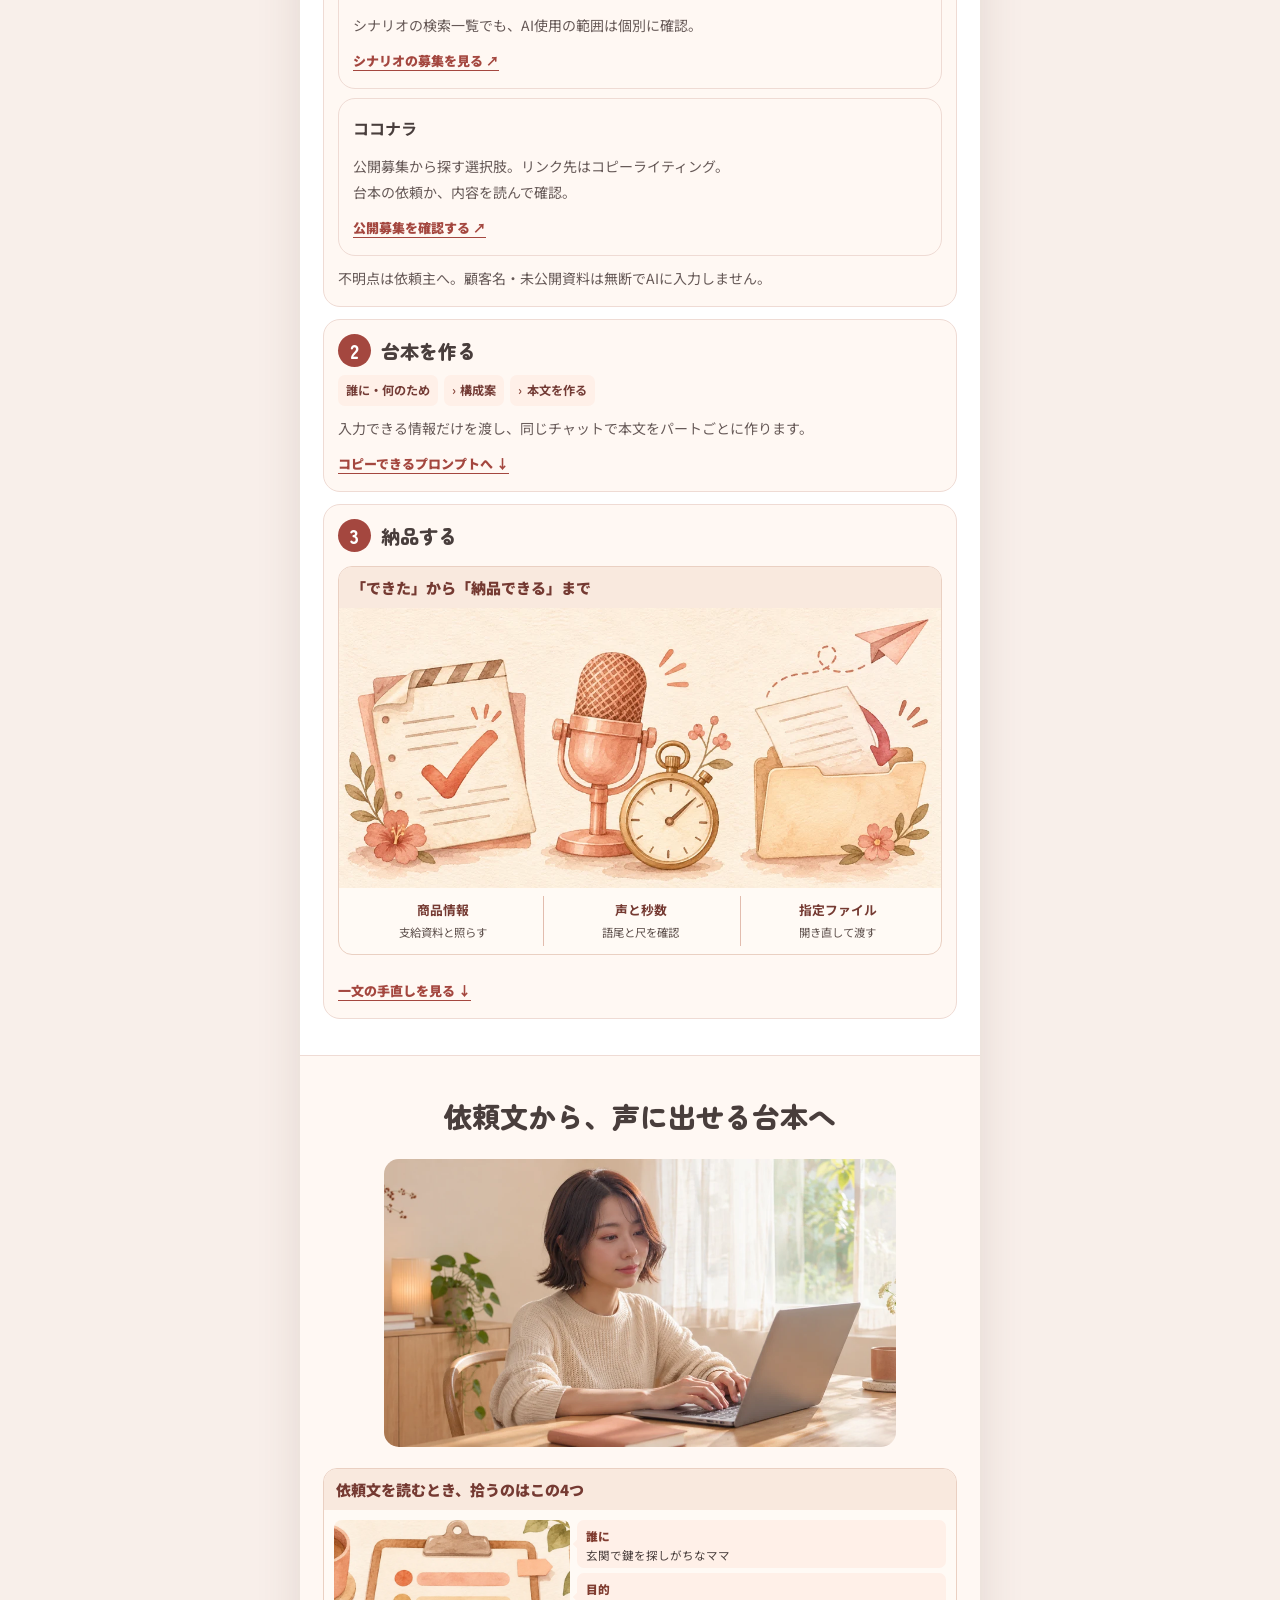
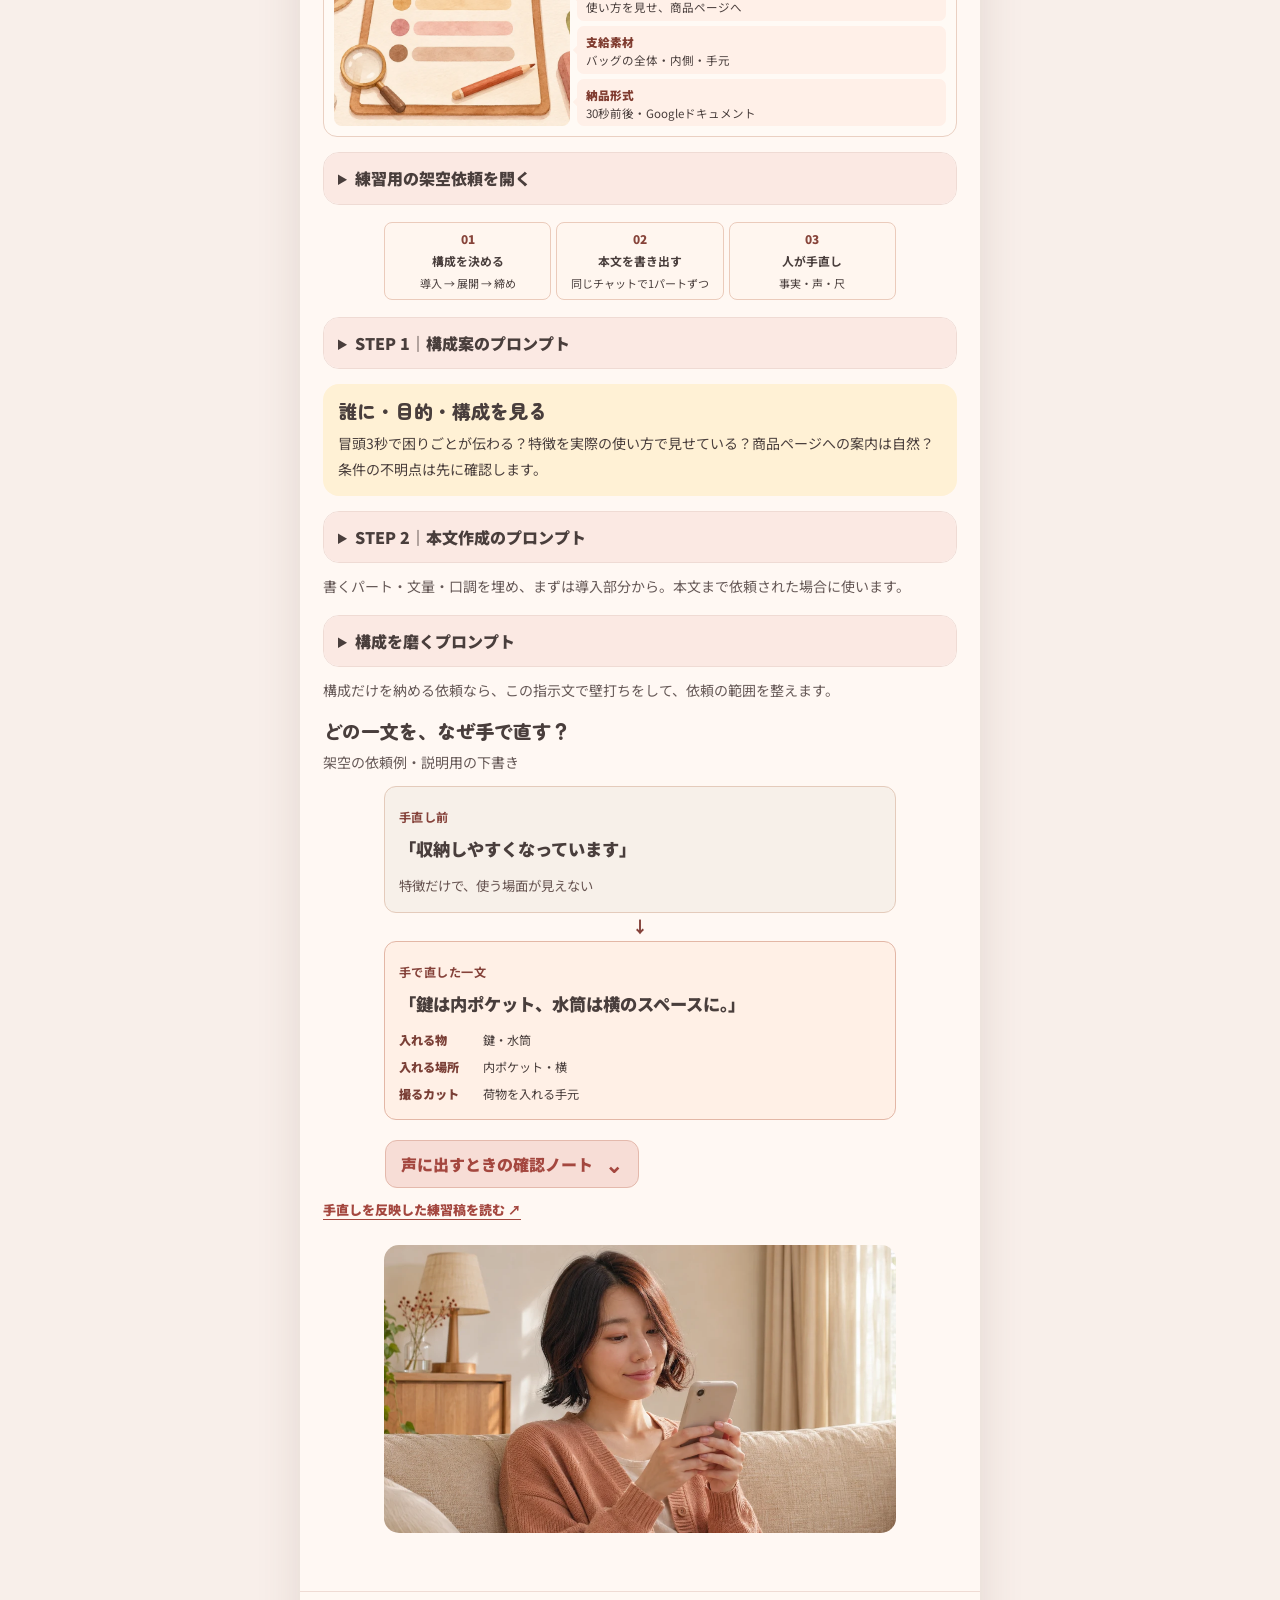
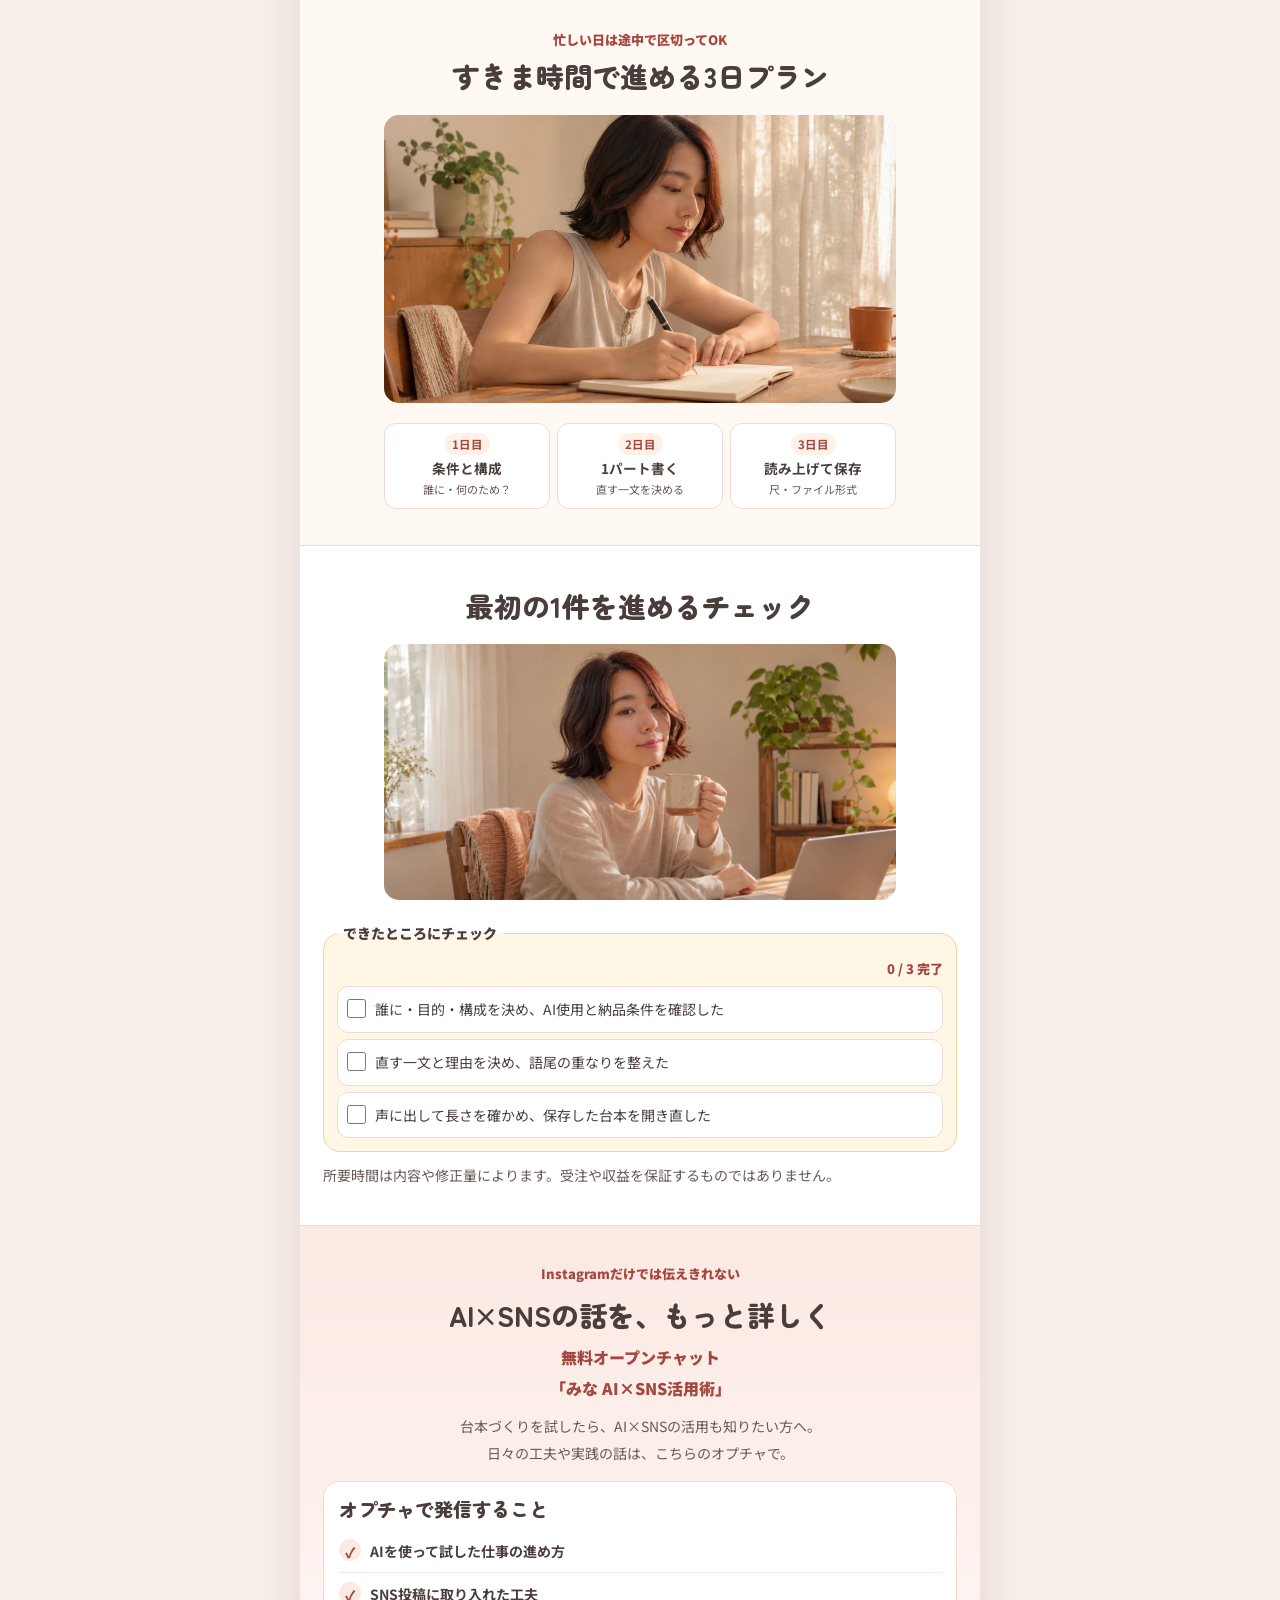
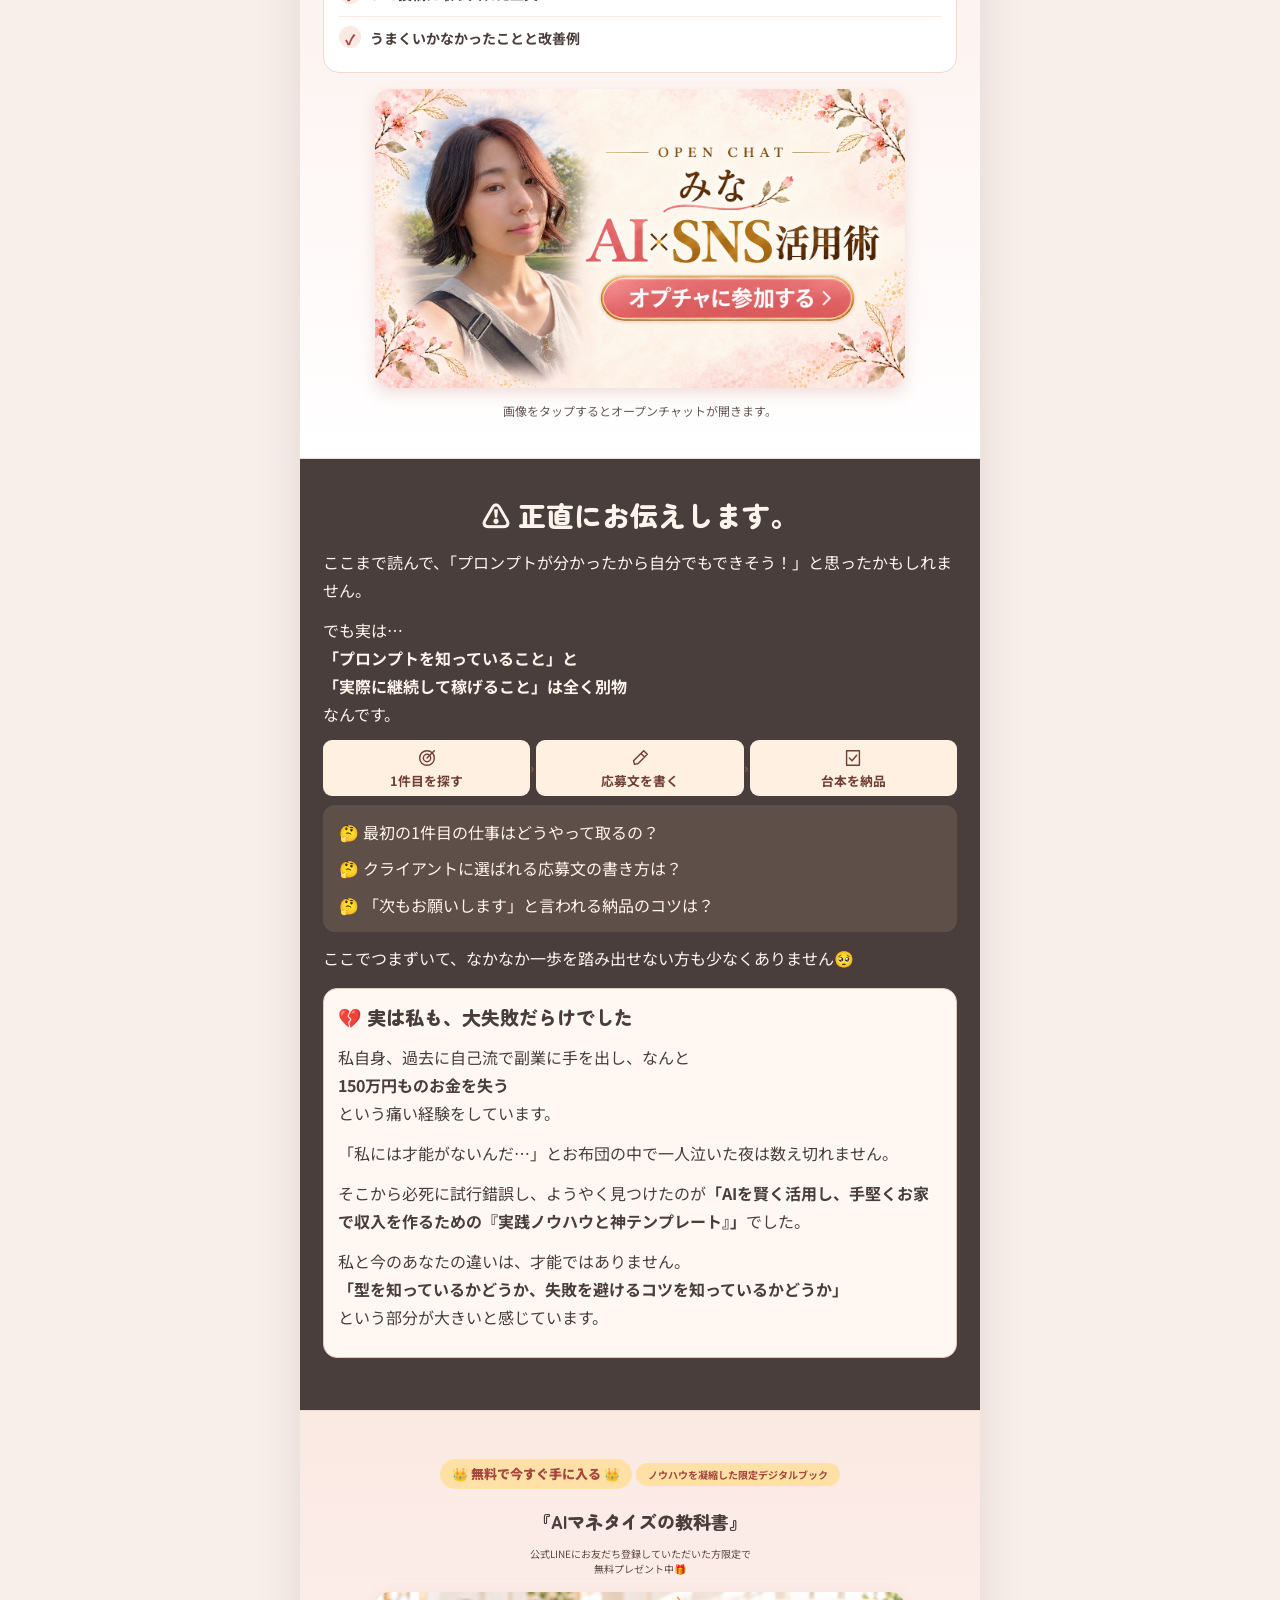
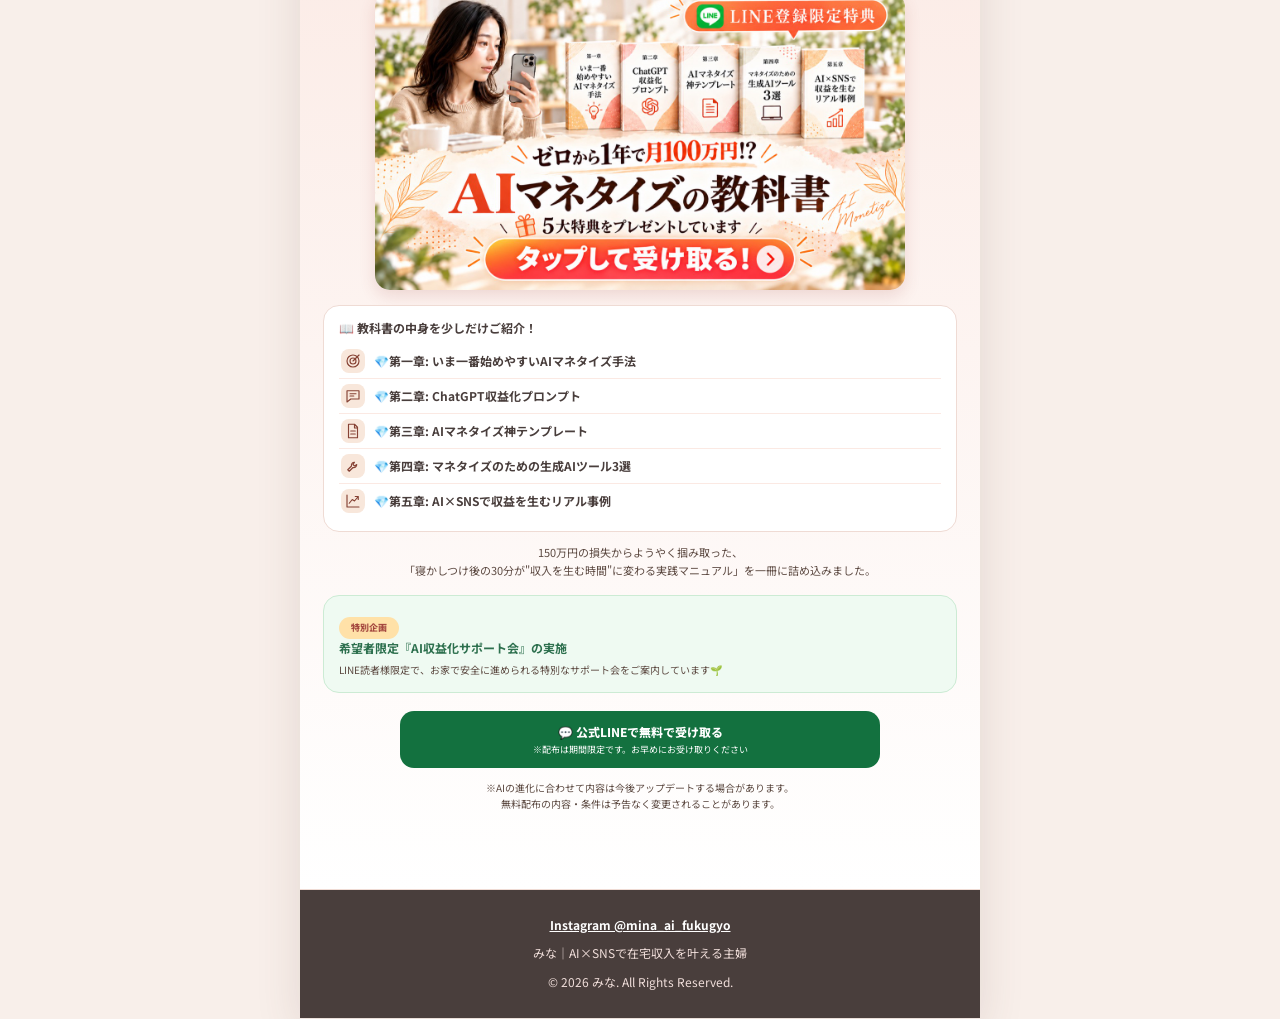
==== commit c203c888: "Match LINE typography and add visual guides" ====
--- a/index.html
+++ b/index.html
@@ -35,6 +35,28 @@
 .final-line-button span{font-size:.82rem}
 .final-offer{padding-bottom:4rem}
 @media(max-width:480px){.legacy-types{grid-template-columns:1fr;gap:0}}
+
+/* Match the reference offer's measured type scale; keep higher text contrast. */
+.benefits.restored-panel .book-kicker,.benefits.restored-panel .book-invite{font-size:.625rem;line-height:1.5}
+.benefits.restored-panel .book-kicker{font-weight:700}
+.benefits.restored-panel h2{font-size:1.125rem;font-weight:800;line-height:1.375}
+.benefits.restored-panel .legacy-chapters h3,.benefits.restored-panel .legacy-chapters li,.benefits.restored-panel .after h3{font-size:.75rem;font-weight:700;line-height:1.5}
+.benefits.restored-panel .book-summary{font-size:.6875rem;line-height:1.625}
+.benefits.restored-panel .after p,.benefits.restored-panel .note{font-size:.625rem;line-height:1.625}
+.benefits.restored-panel .book-support-tag,.final-line-button span{font-size:.5625rem;line-height:1.5}
+.benefits.restored-panel .book-support-tag,.final-line-button strong{font-weight:800}
+.final-line-button strong{font-size:.75rem;line-height:1.5}
+.benefits.restored-panel .book-invite,.benefits.restored-panel .book-summary,.benefits.restored-panel .after p,.benefits.restored-panel .note{color:#5c4941}
+.aid-flow{display:grid;grid-template-columns:repeat(3,minmax(0,1fr));gap:6px;list-style:none;padding:0!important;margin:9px 0;color:#703f35}
+.aid-flow li{display:grid;justify-items:center;align-content:start;gap:4px;position:relative;text-align:center;padding:7px 3px;border-radius:9px;background:#f9e8da;font-size:.8rem;font-weight:700;line-height:1.25}
+.aid-flow li+li{margin-top:0}
+.aid-flow li+li::before{content:"›";position:absolute;top:50%;left:-6px;transform:translateY(-50%);font-weight:900;color:#925248}
+.legacy-types article:nth-child(2) .aid-flow li{background:#f4ded4}
+.aid-flow svg,.legacy-chapters svg{width:22px;height:22px;fill:none;stroke:currentColor;stroke-width:1.55;stroke-linecap:round;stroke-linejoin:round}
+.honest-flow li{background:#fff0e2}
+.benefit-list.legacy-chapters li{display:grid;grid-template-columns:25px minmax(0,1fr);gap:8px;align-items:center;padding:5px 2px}
+.legacy-chapters svg{color:#864234;background:#f8e7db;border-radius:8px;padding:3px;width:24px;height:24px}
+@media(min-width:481px) and (max-width:565px){.aid-flow li{font-size:.75rem}}
 </style></head>
 <body>
 <main class="page" id="top">
@@ -86,11 +108,11 @@
     <p>案件に応募する前に、まずこの違いを図解でイメージしておきましょう！</p>
     <div class="legacy-types">
       <article class="restored-box">
-        <p class="eyebrow">タイプA <span aria-hidden="true">🤖📝</span></p><h3>本文までAIで出力する</h3>
+        <p class="eyebrow">タイプA <span aria-hidden="true">🤖📝</span></p><h3>本文までAIで出力する</h3><ol class="aid-flow"><li><svg viewBox="0 0 24 24" aria-hidden="true"><path d="M6 3h8l4 4v14H6zM14 3v5h4M9 12h6m-6 4h6"/></svg><span>構成</span></li><li><svg viewBox="0 0 24 24" aria-hidden="true"><path d="M4 5h16v11H9l-5 4zM8 9h8m-8 3h5"/></svg><span>AIで本文</span></li><li><svg viewBox="0 0 24 24" aria-hidden="true"><path d="M5 4h14v16H5zM8 12l3 3 5-6"/></svg><span>人が確認</span></li></ol>
         <ul><li>ChatGPTで構成も本文も<strong>まるごと作る</strong></li><li>2chまとめ・解説系動画に多い</li><li>量産しやすく<strong>初心者向け</strong></li></ul>
       </article>
       <article class="restored-box">
-        <p class="eyebrow">タイプB <span aria-hidden="true">🧠✨</span></p><h3>構成づくりが本体</h3>
+        <p class="eyebrow">タイプB <span aria-hidden="true">🧠✨</span></p><h3>構成づくりが本体</h3><ol class="aid-flow"><li><svg viewBox="0 0 24 24" aria-hidden="true"><path d="m5 15 1 4 4-1 10-10-4-4zm8-8 4 4"/></svg><span>人が構成</span></li><li><svg viewBox="0 0 24 24" aria-hidden="true"><path d="M4 5h16v11H9l-5 4zM8 9h8m-8 3h5"/></svg><span>AIで形に</span></li><li><svg viewBox="0 0 24 24" aria-hidden="true"><path d="M5 4h14v16H5zM8 12l3 3 5-6"/></svg><span>人が確認</span></li></ol>
         <ul><li>本文はツール任せ。ライターは<strong>「面白い構成を考える」</strong>のが仕事</li><li>物語やストーリー系動画に多い</li><li>高単価だが<strong>構成力が問われる</strong></li></ul>
       </article>
     </div>
@@ -110,23 +132,23 @@
   </section>
 
   <section class="section benefits restored-panel" id="line-benefits" aria-labelledby="benefits-title">
-    <p class="eyebrow">ノウハウを凝縮した限定デジタルブック</p>
+    <p class="eyebrow book-kicker">ノウハウを凝縮した限定デジタルブック</p>
     <h2 id="benefits-title">『AIマネタイズの教科書』</h2>
-    <p>公式LINEにお友だち登録していただいた方限定で<br>無料プレゼント中🎁</p>
+    <p class="book-invite">公式LINEにお友だち登録していただいた方限定で<br>無料プレゼント中🎁</p>
     <a class="line-banner" href="https://mimatsu037.github.io/line-link/" aria-label="公式LINEで無料で受け取る"><img src="assets/line-benefits-cta.jpg" alt="AIマネタイズの教科書｜公式LINEで無料で受け取る"></a>
     <div class="benefit-list legacy-chapters">
       <h3>📖 教科書の中身を少しだけご紹介！</h3>
       <ul>
-        <li>💎第一章: いま一番始めやすいAIマネタイズ手法</li>
-        <li>💎第二章: ChatGPT収益化プロンプト</li>
-        <li>💎第三章: AIマネタイズ神テンプレート</li>
-        <li>💎第四章: マネタイズのための生成AIツール3選</li>
-        <li>💎第五章: AI×SNSで収益を生むリアル事例</li>
+        <li><svg viewBox="0 0 24 24" aria-hidden="true"><circle cx="12" cy="12" r="8"/><circle cx="12" cy="12" r="4"/><path d="M12 12l8-8"/></svg><span>💎第一章: いま一番始めやすいAIマネタイズ手法</span></li>
+        <li><svg viewBox="0 0 24 24" aria-hidden="true"><path d="M4 5h16v11H9l-5 4zM8 9h8m-8 3h5"/></svg><span>💎第二章: ChatGPT収益化プロンプト</span></li>
+        <li><svg viewBox="0 0 24 24" aria-hidden="true"><path d="M6 3h8l4 4v14H6zM14 3v5h4M9 12h6m-6 4h6"/></svg><span>💎第三章: AIマネタイズ神テンプレート</span></li>
+        <li><svg viewBox="0 0 24 24" aria-hidden="true"><path d="M14 7a4 4 0 0 0-4 5l-5 5 2 2 5-5a4 4 0 0 0 5-4l-3 2-2-2z"/></svg><span>💎第四章: マネタイズのための生成AIツール3選</span></li>
+        <li><svg viewBox="0 0 24 24" aria-hidden="true"><path d="M4 4v16h16M7 15l4-5 3 2 5-6m-4 0h4v4"/></svg><span>💎第五章: AI×SNSで収益を生むリアル事例</span></li>
       </ul>
     </div>
-    <p>150万円の損失からようやく掴み取った、<br>「寝かしつけ後の30分が"収入を生む時間"に変わる実践マニュアル」を一冊に詰め込みました。</p>
+    <p class="book-summary">150万円の損失からようやく掴み取った、<br>「寝かしつけ後の30分が"収入を生む時間"に変わる実践マニュアル」を一冊に詰め込みました。</p>
     <aside class="after">
-      <span class="eyebrow">特別企画</span>
+      <span class="eyebrow book-support-tag">特別企画</span>
       <h3>希望者限定『AI収益化サポート会』の実施</h3>
       <p>LINE読者様限定で、お家で安全に進められる特別なサポート会をご案内しています🌱</p>
     </aside>
@@ -351,9 +373,10 @@
     <p class="note"><span class="keep">画像をタップすると</span><span class="keep">オープンチャットが開きます。</span></p>
   </section>
   <section class="section honest-restored" aria-labelledby="honest-title">
-    <h2 id="honest-title">⚠️ でも、正直にお伝えします。</h2>
+    <h2 id="honest-title">⚠️ 正直にお伝えします。</h2>
     <p>ここまで読んで、「プロンプトが分かったから自分でもできそう！」と思ったかもしれません。</p>
     <p>でも実は…<br><strong>「プロンプトを知っていること」と<br>「実際に継続して稼げること」は全く別物</strong><br>なんです。</p>
+    <ol class="aid-flow honest-flow"><li><svg viewBox="0 0 24 24" aria-hidden="true"><circle cx="12" cy="12" r="8"/><circle cx="12" cy="12" r="4"/><path d="M12 12l8-8"/></svg><span>1件目を探す</span></li><li><svg viewBox="0 0 24 24" aria-hidden="true"><path d="m5 15 1 4 4-1 10-10-4-4zm8-8 4 4"/></svg><span>応募文を書く</span></li><li><svg viewBox="0 0 24 24" aria-hidden="true"><path d="M5 4h14v16H5zM8 12l3 3 5-6"/></svg><span>台本を納品</span></li></ol>
     <ul class="honest-questions">
       <li>🤔 最初の1件目の仕事はどうやって取るの？</li>
       <li>🤔 クライアントに選ばれる応募文の書き方は？</li>
@@ -370,23 +393,23 @@
   </section>
   <section class="section benefits restored-panel final-offer" aria-labelledby="final-benefits-title">
     <p class="eyebrow">👑 無料で今すぐ手に入る 👑</p>
-    <p class="eyebrow">ノウハウを凝縮した限定デジタルブック</p>
+    <p class="eyebrow book-kicker">ノウハウを凝縮した限定デジタルブック</p>
     <h2 id="final-benefits-title">『AIマネタイズの教科書』</h2>
-    <p>公式LINEにお友だち登録していただいた方限定で<br>無料プレゼント中🎁</p>
+    <p class="book-invite">公式LINEにお友だち登録していただいた方限定で<br>無料プレゼント中🎁</p>
     <a class="line-banner" href="https://mimatsu037.github.io/line-link/" aria-label="公式LINEで無料で受け取る"><img src="assets/line-benefits-cta.jpg" alt="AIマネタイズの教科書｜公式LINEで無料で受け取る"></a>
     <div class="benefit-list legacy-chapters">
       <h3>📖 教科書の中身を少しだけご紹介！</h3>
       <ul>
-        <li>💎第一章: いま一番始めやすいAIマネタイズ手法</li>
-        <li>💎第二章: ChatGPT収益化プロンプト</li>
-        <li>💎第三章: AIマネタイズ神テンプレート</li>
-        <li>💎第四章: マネタイズのための生成AIツール3選</li>
-        <li>💎第五章: AI×SNSで収益を生むリアル事例</li>
+        <li><svg viewBox="0 0 24 24" aria-hidden="true"><circle cx="12" cy="12" r="8"/><circle cx="12" cy="12" r="4"/><path d="M12 12l8-8"/></svg><span>💎第一章: いま一番始めやすいAIマネタイズ手法</span></li>
+        <li><svg viewBox="0 0 24 24" aria-hidden="true"><path d="M4 5h16v11H9l-5 4zM8 9h8m-8 3h5"/></svg><span>💎第二章: ChatGPT収益化プロンプト</span></li>
+        <li><svg viewBox="0 0 24 24" aria-hidden="true"><path d="M6 3h8l4 4v14H6zM14 3v5h4M9 12h6m-6 4h6"/></svg><span>💎第三章: AIマネタイズ神テンプレート</span></li>
+        <li><svg viewBox="0 0 24 24" aria-hidden="true"><path d="M14 7a4 4 0 0 0-4 5l-5 5 2 2 5-5a4 4 0 0 0 5-4l-3 2-2-2z"/></svg><span>💎第四章: マネタイズのための生成AIツール3選</span></li>
+        <li><svg viewBox="0 0 24 24" aria-hidden="true"><path d="M4 4v16h16M7 15l4-5 3 2 5-6m-4 0h4v4"/></svg><span>💎第五章: AI×SNSで収益を生むリアル事例</span></li>
       </ul>
     </div>
-    <p>150万円の損失からようやく掴み取った、<br>「寝かしつけ後の30分が"収入を生む時間"に変わる実践マニュアル」を一冊に詰め込みました。</p>
+    <p class="book-summary">150万円の損失からようやく掴み取った、<br>「寝かしつけ後の30分が"収入を生む時間"に変わる実践マニュアル」を一冊に詰め込みました。</p>
     <aside class="after">
-      <span class="eyebrow">特別企画</span>
+      <span class="eyebrow book-support-tag">特別企画</span>
       <h3>希望者限定『AI収益化サポート会』の実施</h3>
       <p>LINE読者様限定で、お家で安全に進められる特別なサポート会をご案内しています🌱</p>
     </aside>
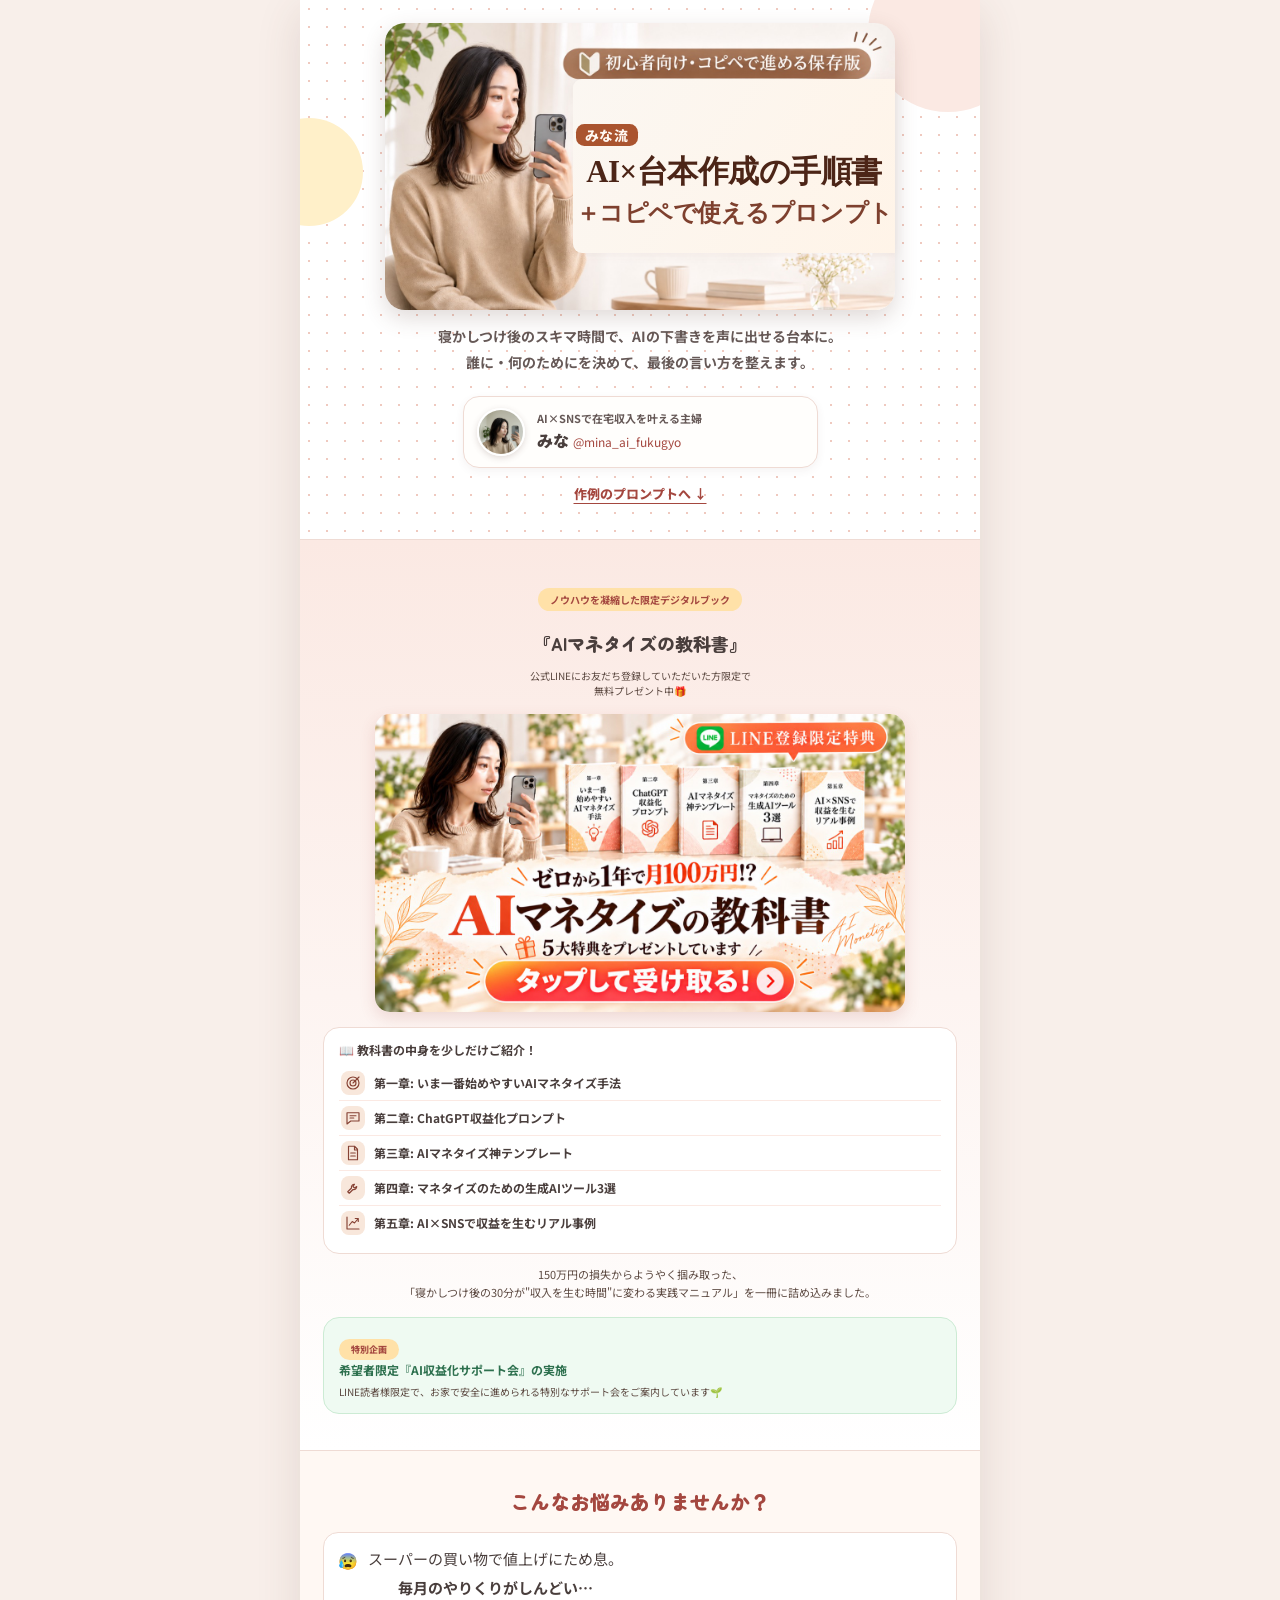
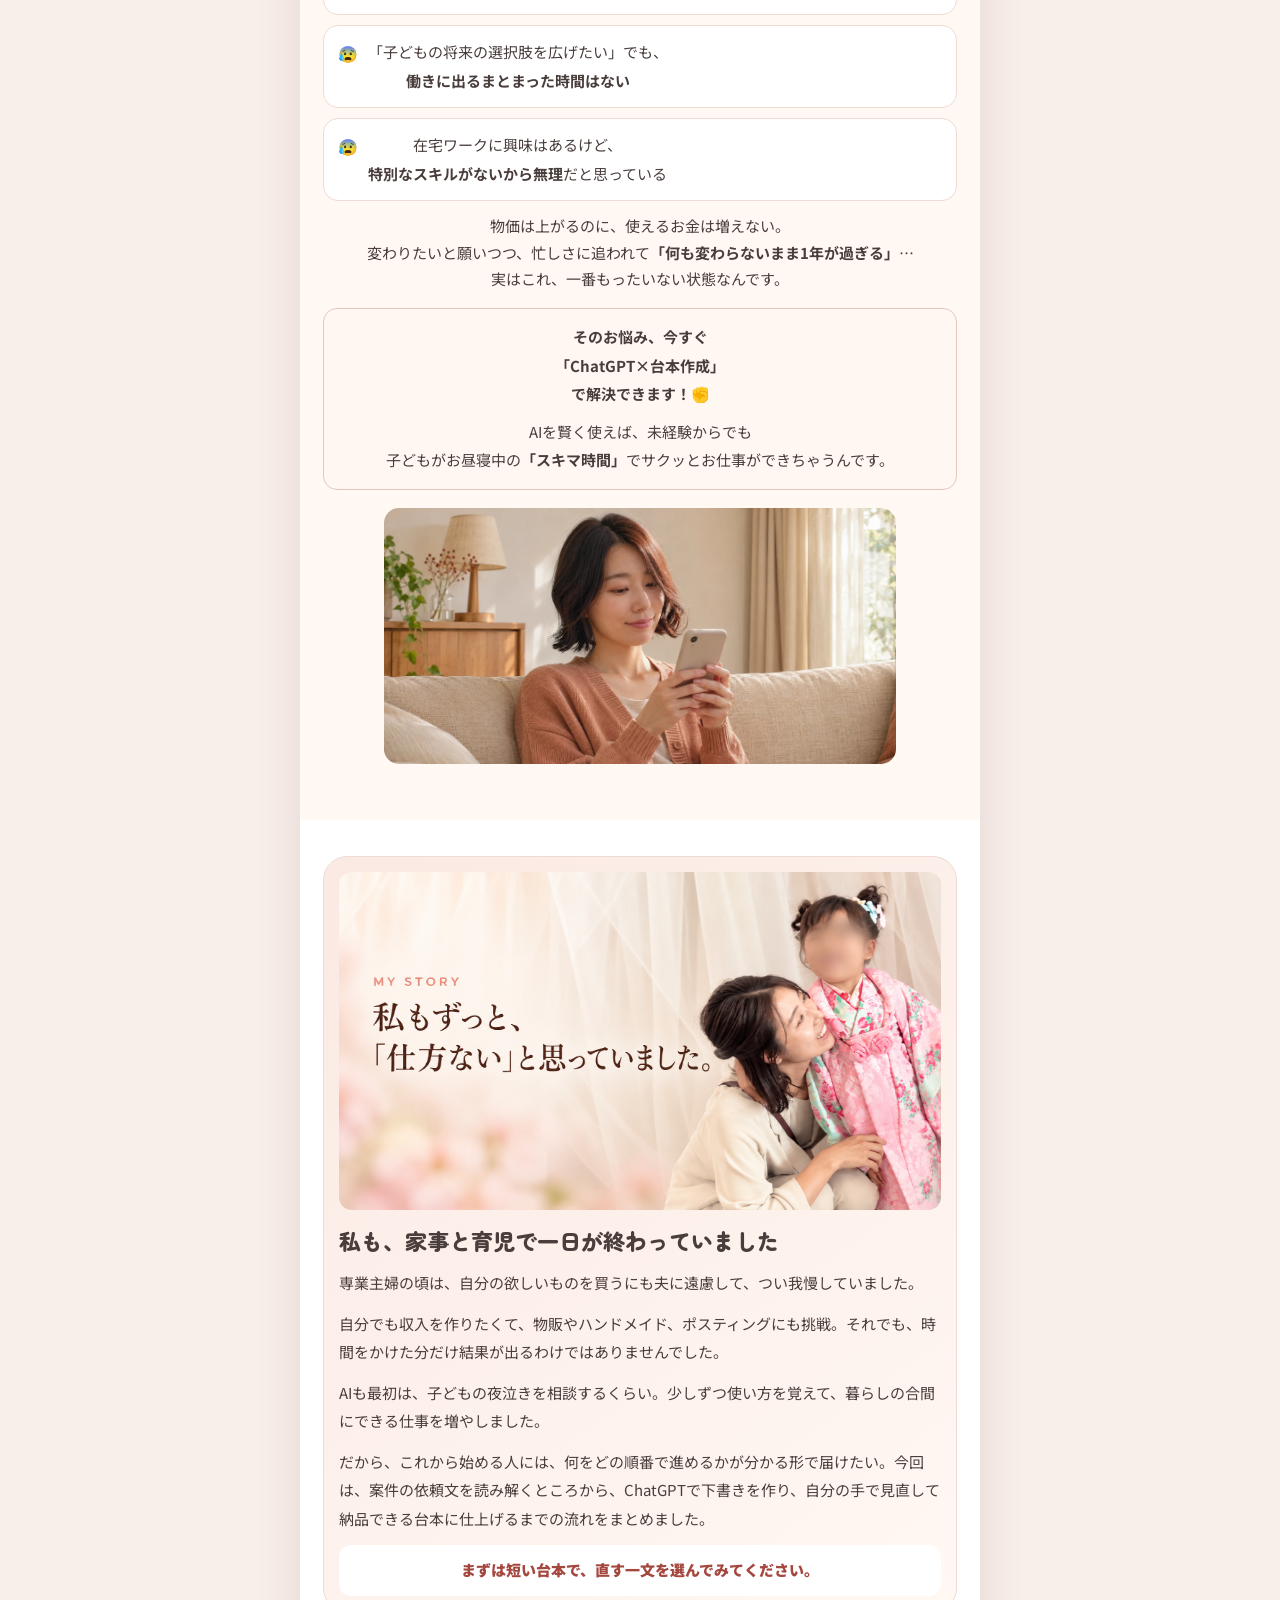
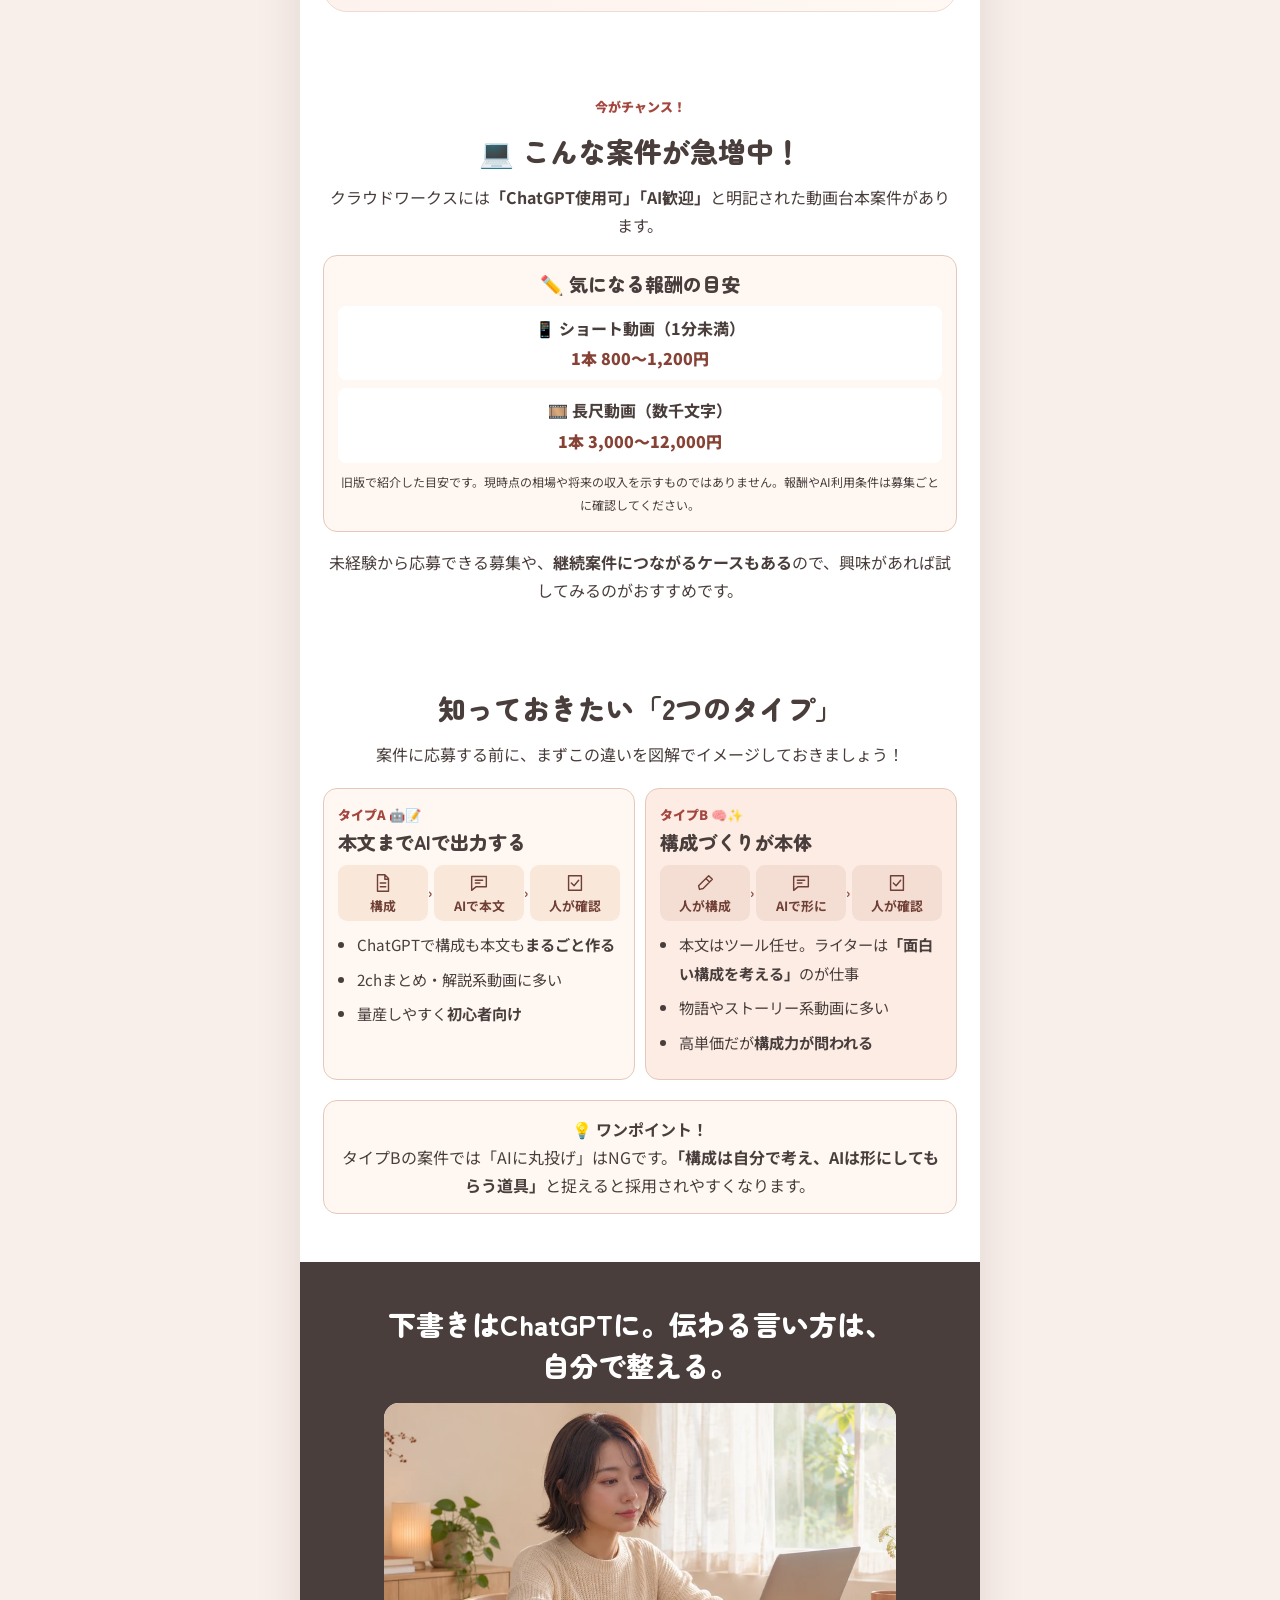
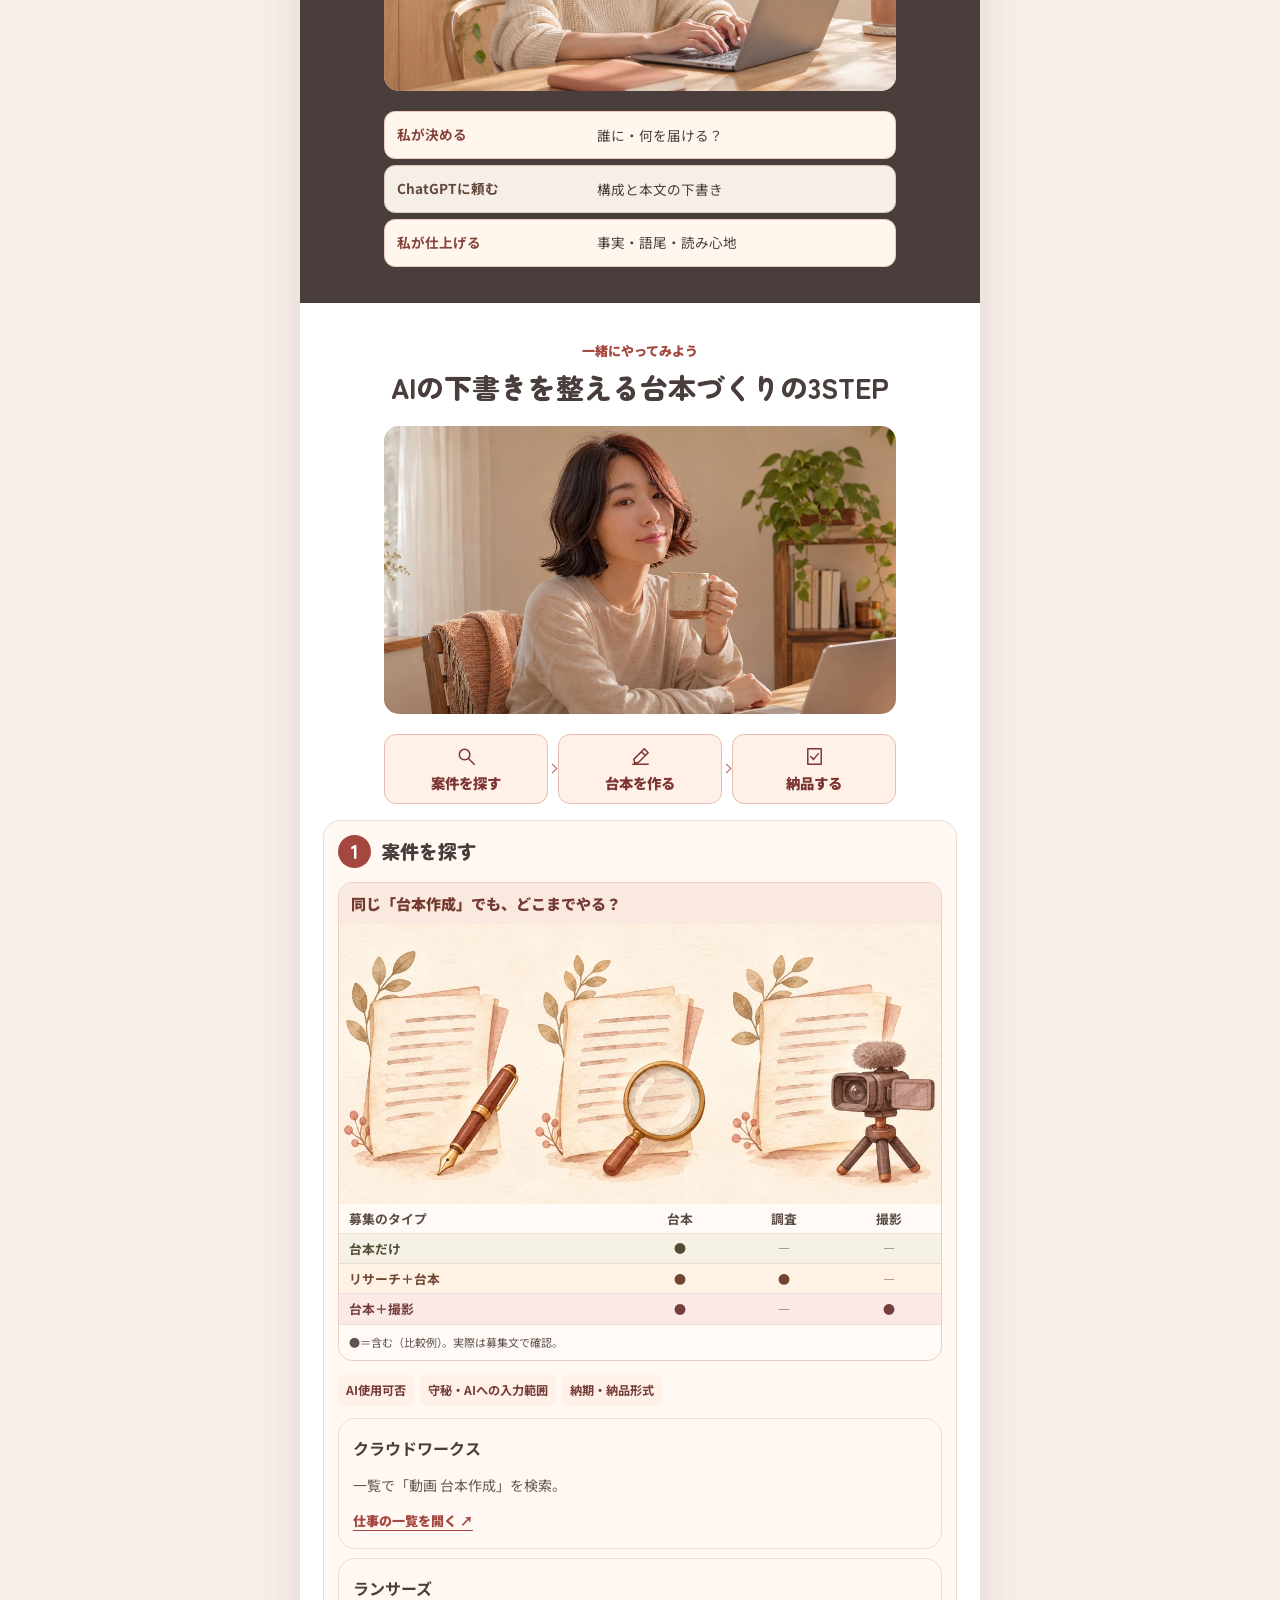
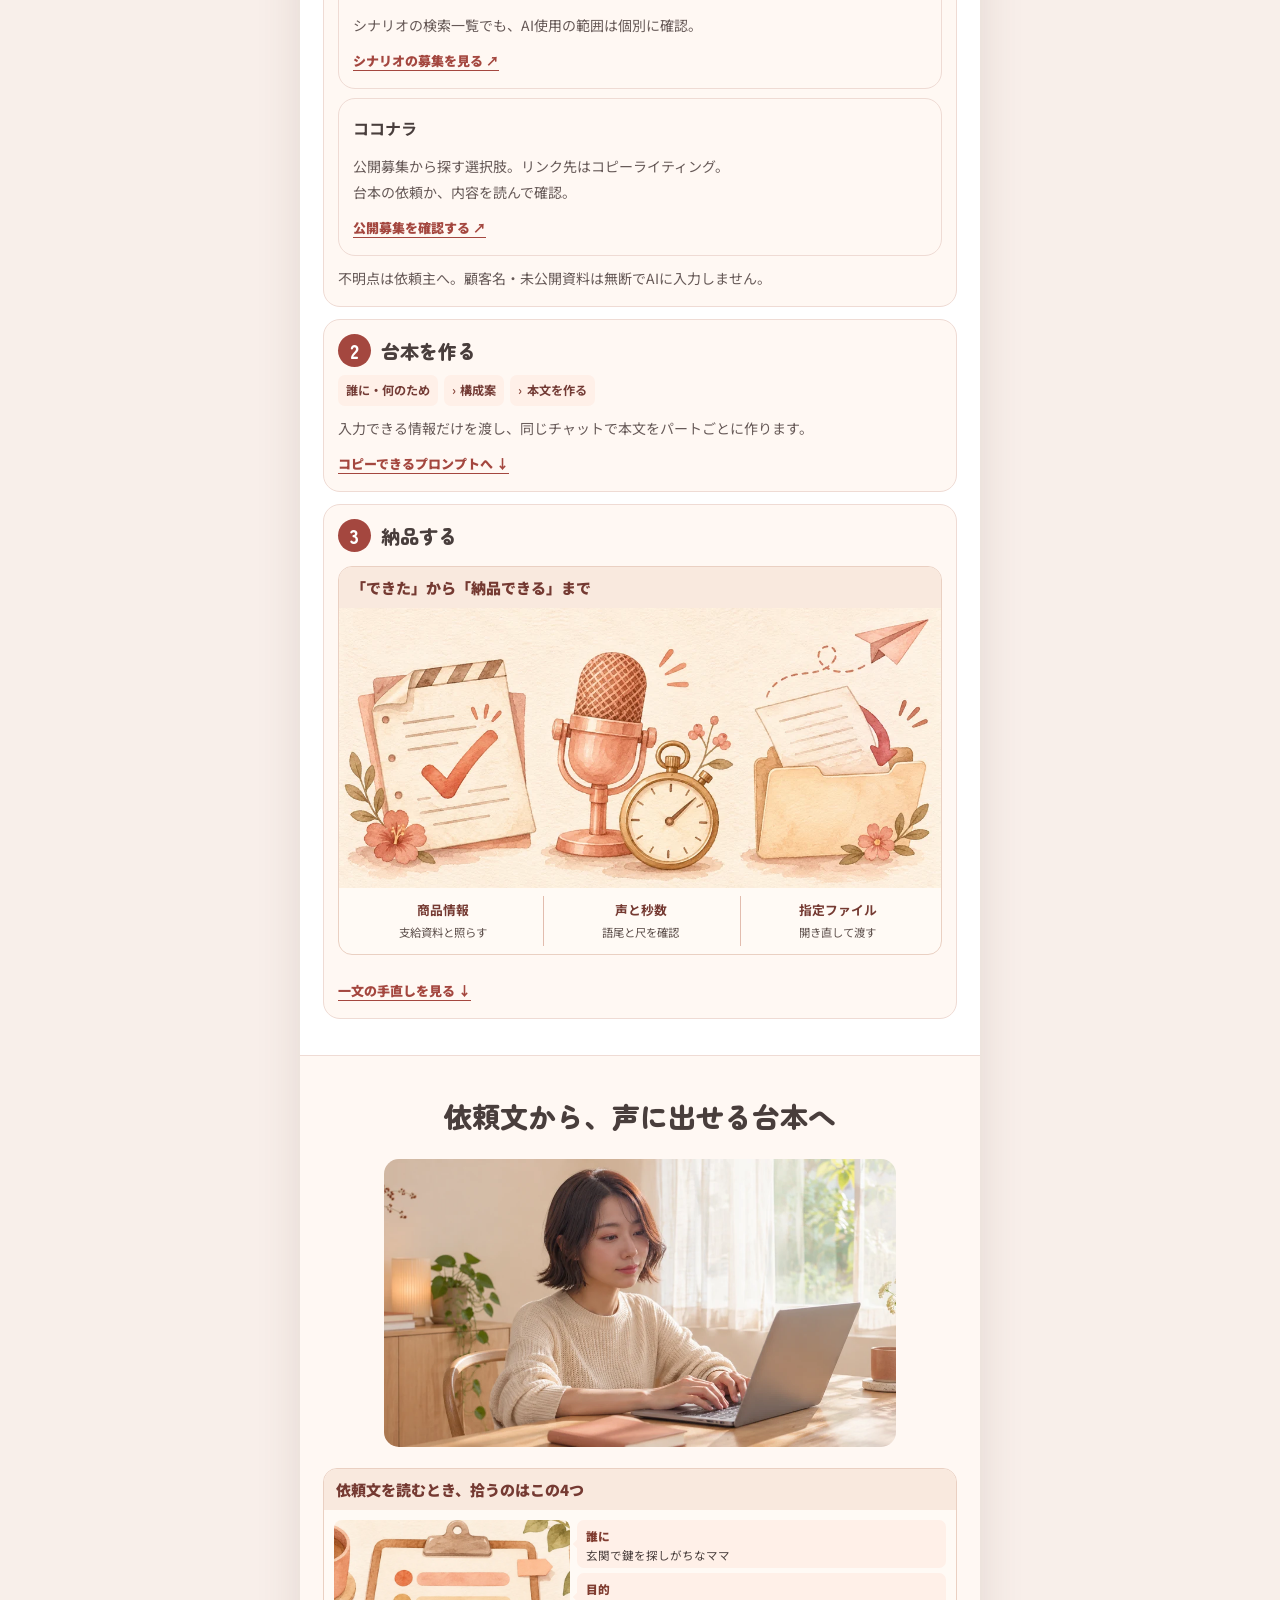
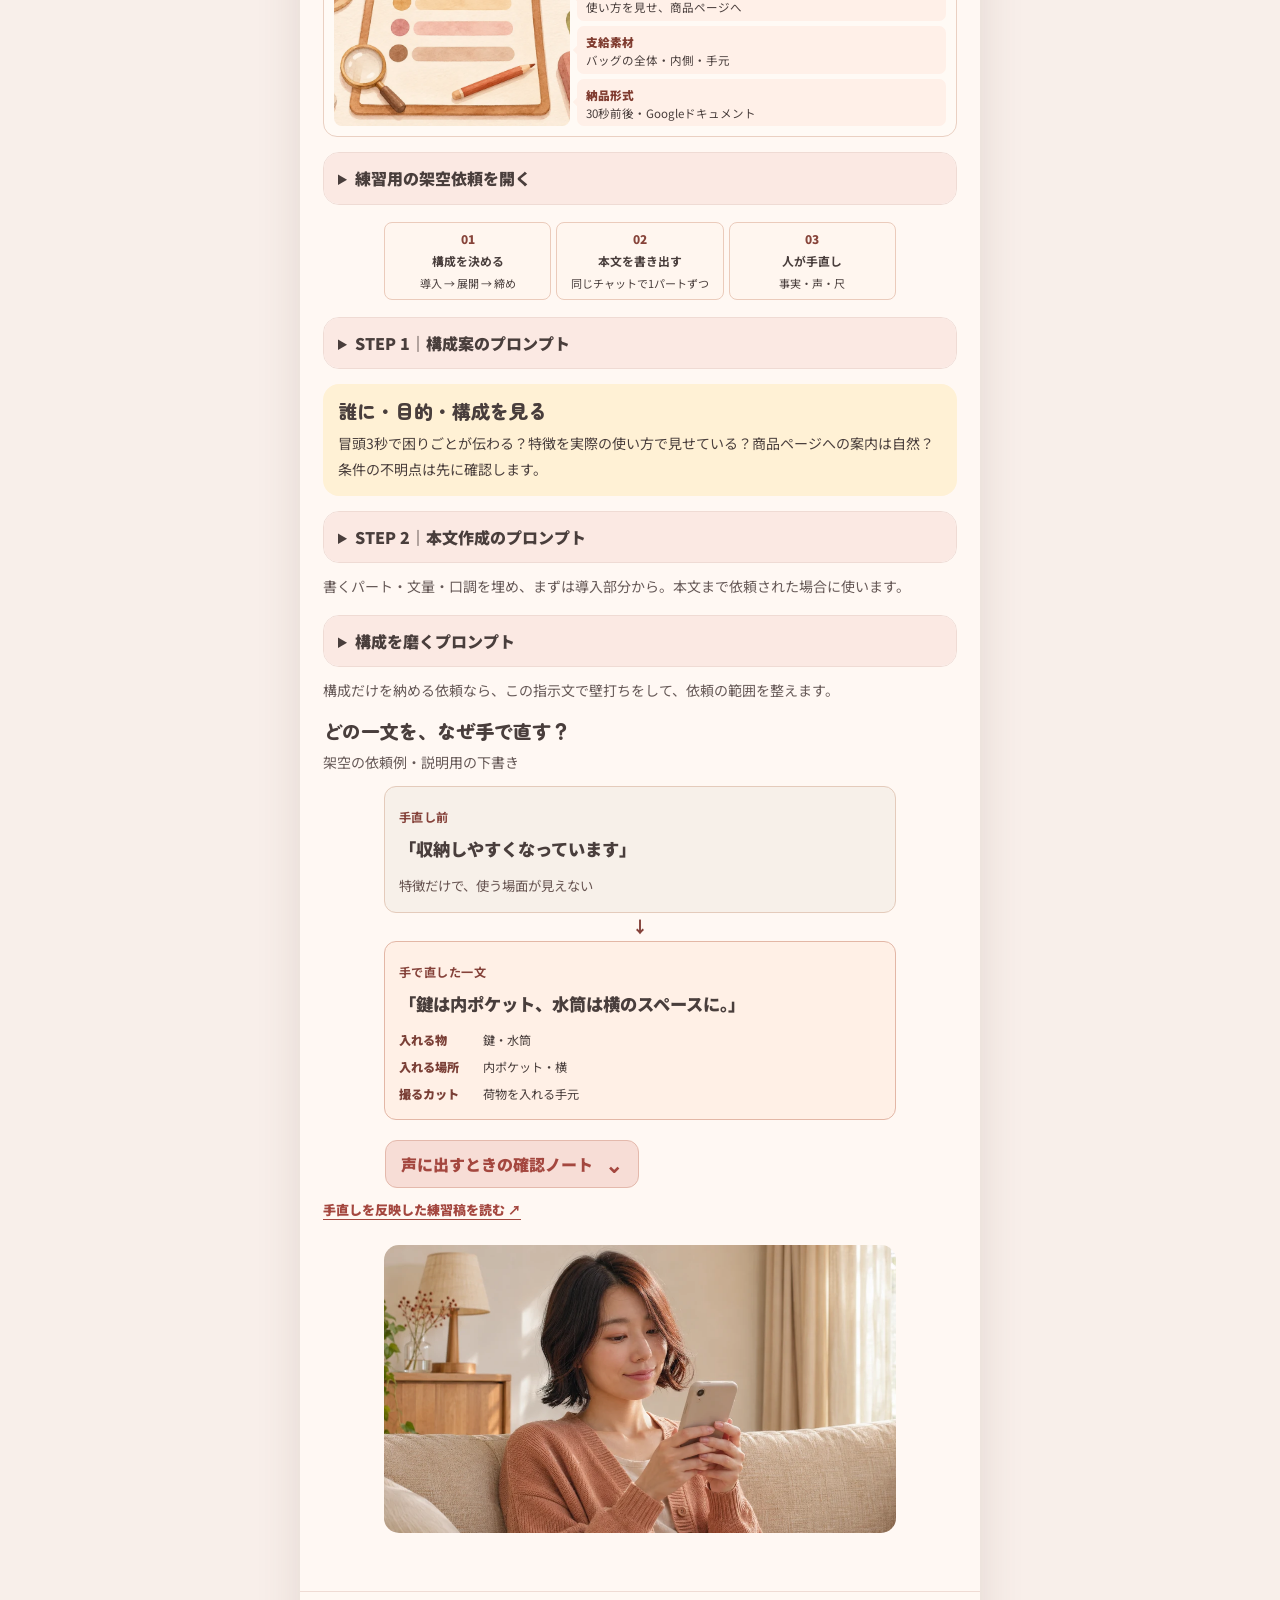
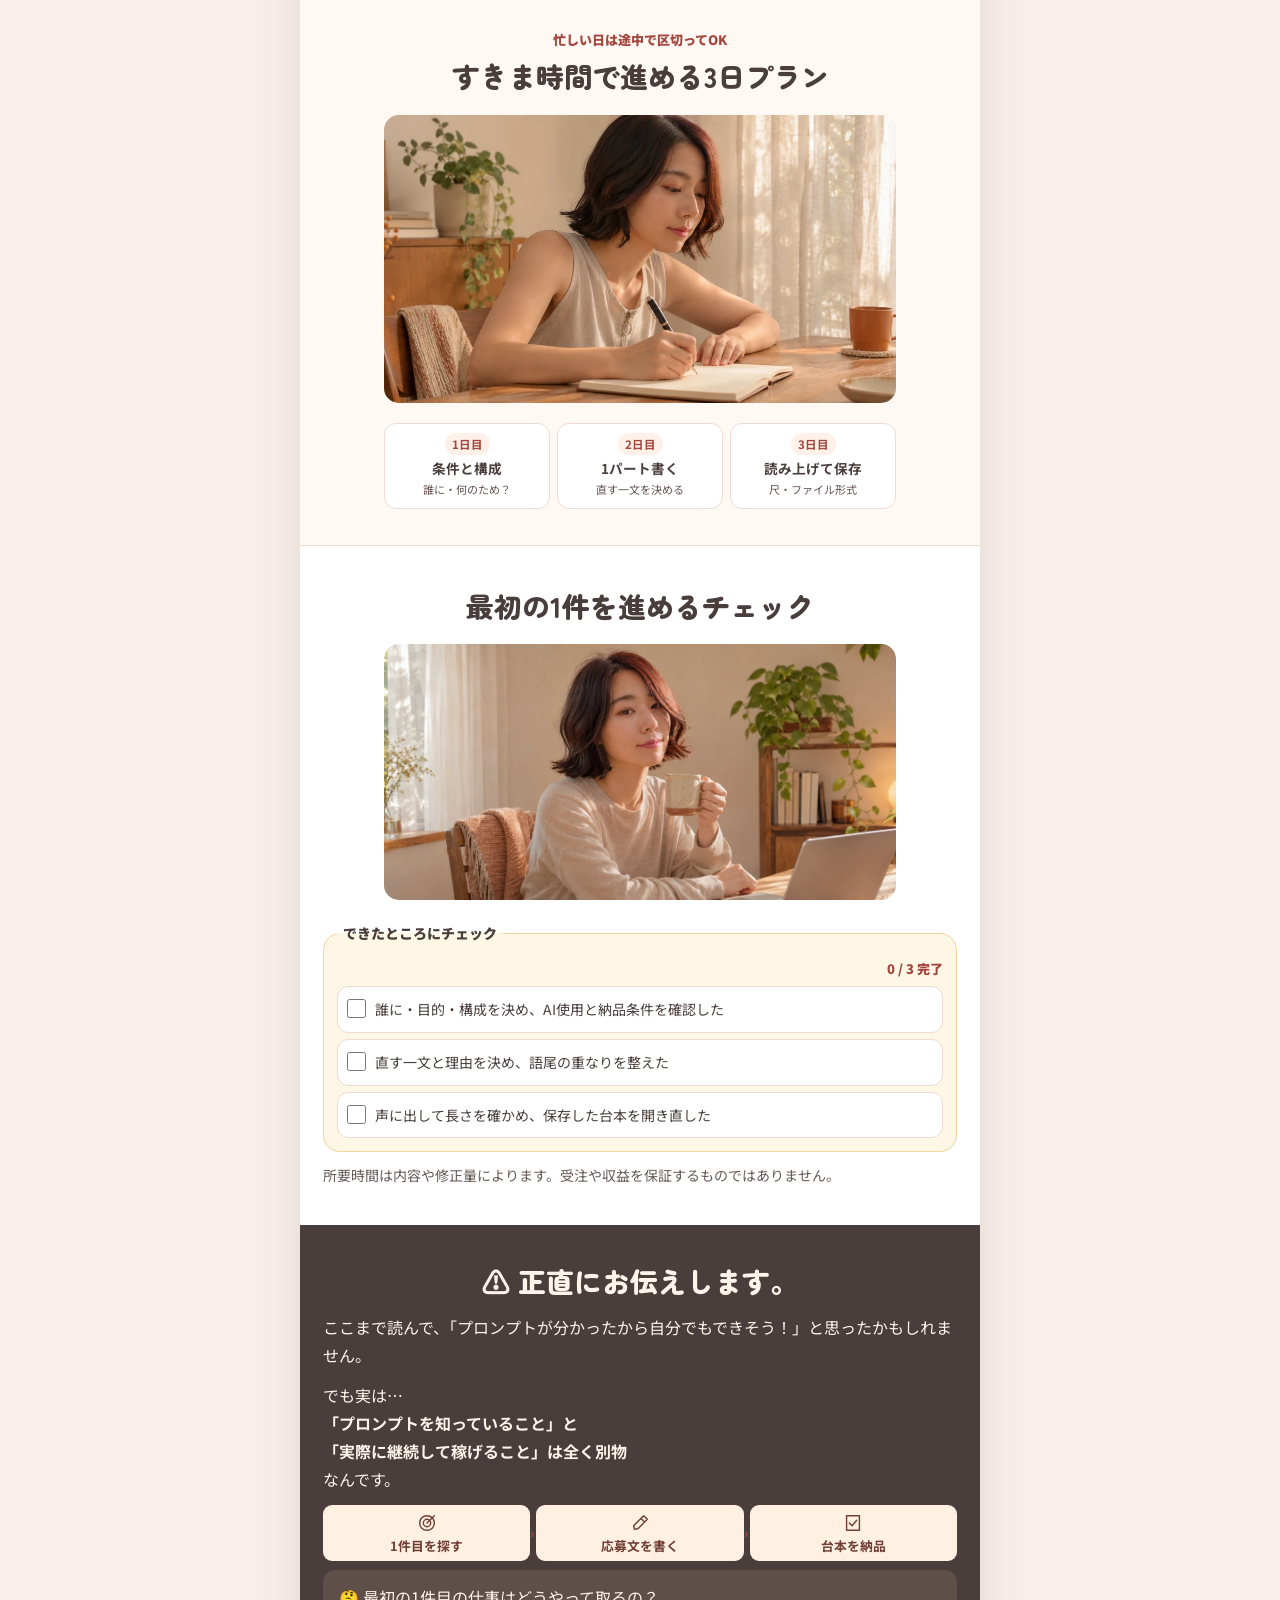
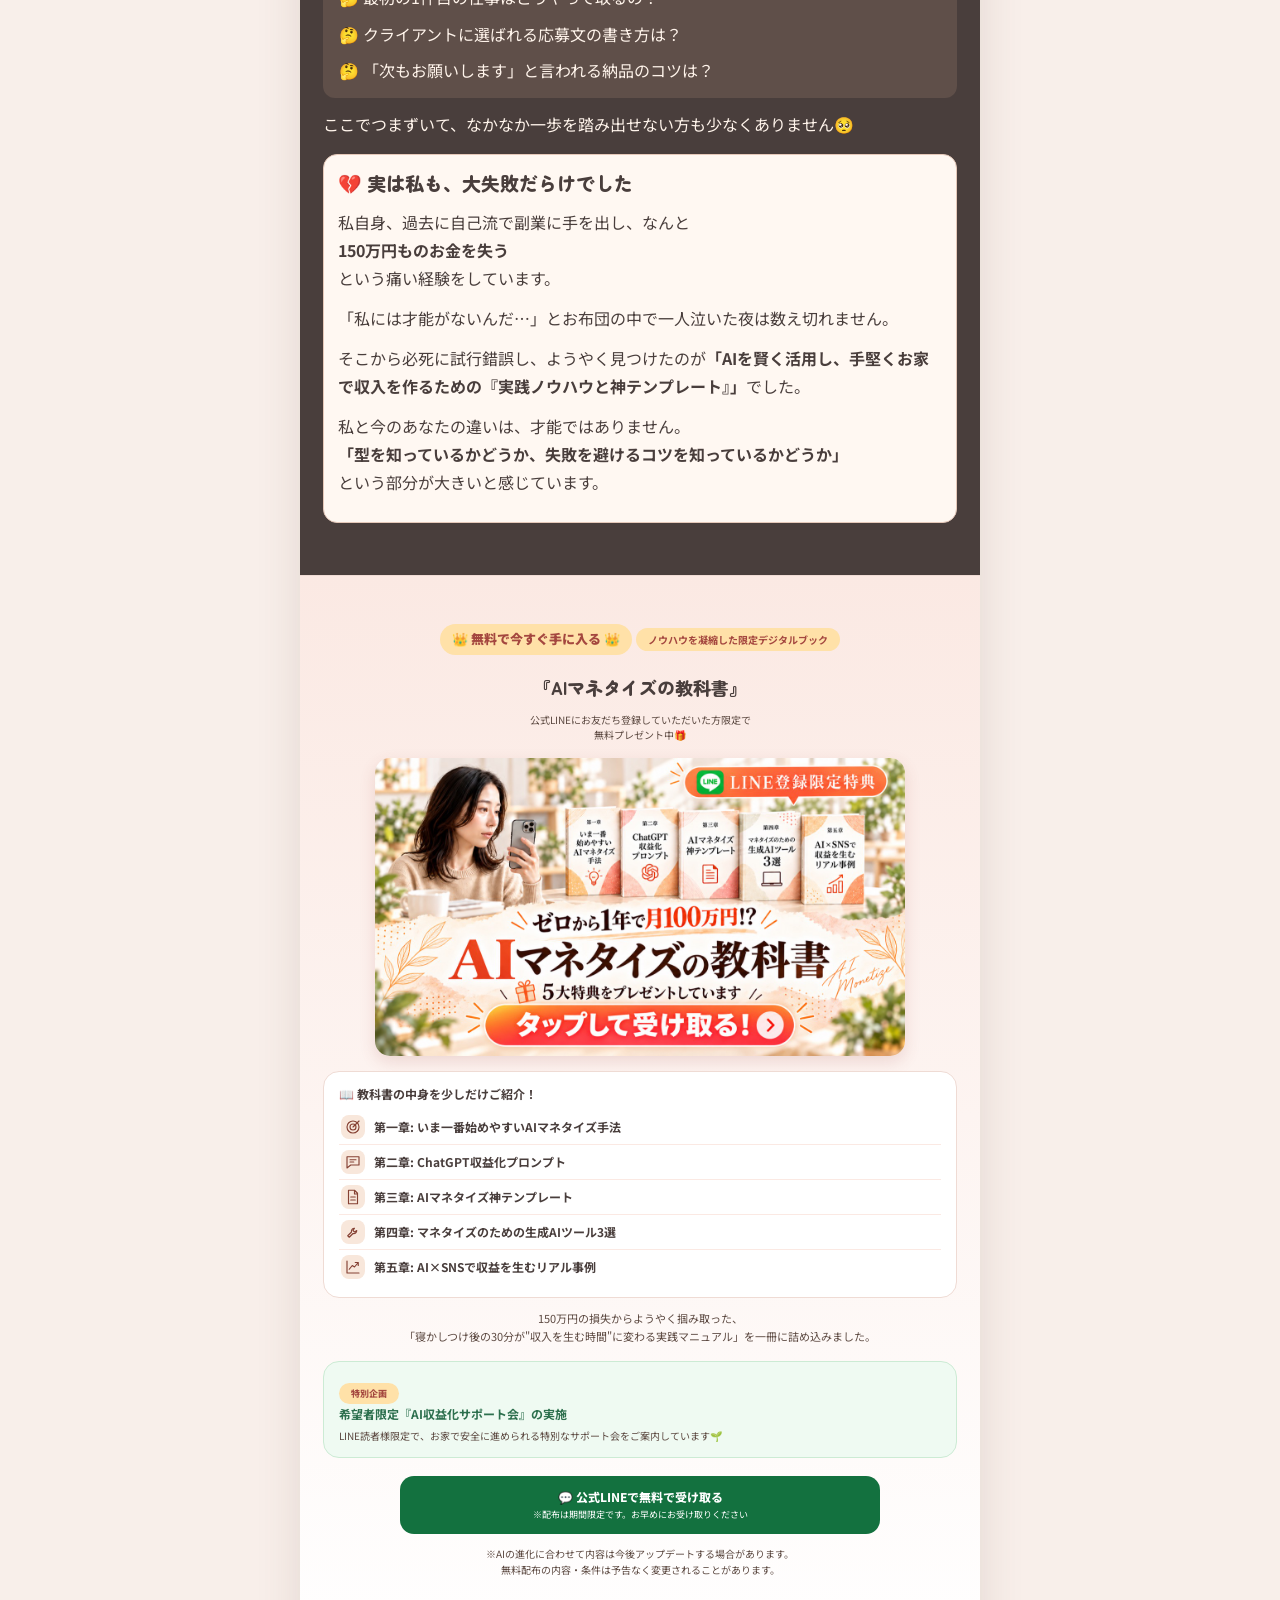
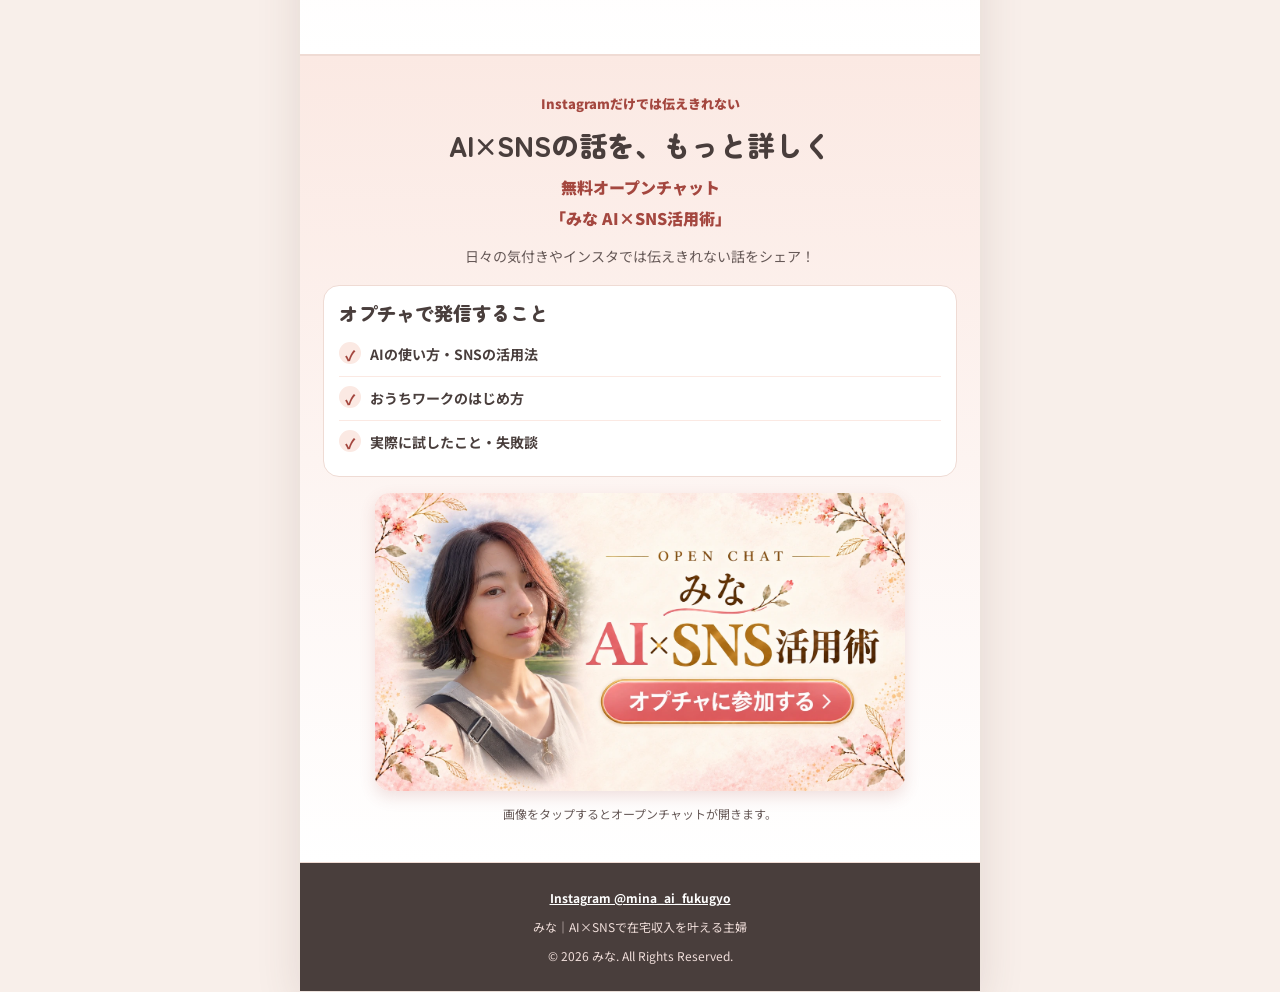
==== commit 555fb50f: "Reorder guide sections and enlarge the cover title" ====
--- a/index.html
+++ b/index.html
@@ -8,10 +8,10 @@
   <link rel="stylesheet" href="style.css">
   
 <meta name="robots" content="noindex,nofollow"><script src="copy.js" defer=""></script><style>
-.guide-cover-refit{position:relative;width:min(100%,510px);margin-inline:auto}
-.guide-cover-refit h1{position:absolute;inset:48% 0 20% 37.7%;z-index:1;display:grid;align-content:center;justify-content:center;gap:.25em;margin:0;padding:.35em .15em;background:linear-gradient(124deg,#fcf7f1,#fff5e9);border-radius:14px 0 0 14px;box-shadow:0 1px 12px #7b403712;color:#4c2517;font-family:"Hiragino Mincho ProN","Yu Mincho",serif;font-size:clamp(.67rem,3.5vw,1.55rem);font-weight:900;line-height:1.16;text-align:center;}
+.guide-cover-refit{position:relative;width:min(100%,510px);margin-inline:auto;container-type:inline-size}
+.guide-cover-refit h1{position:absolute;inset:19.5% 0 19.7% 36.9%;z-index:1;display:grid;align-content:center;justify-content:center;gap:.3em;margin:0;padding:.6em .15em 0;background:linear-gradient(124deg,#fbf7f2,#fff4e8);border-radius:9px 0 0 9px;box-shadow:0 1px 12px #7b403712;color:#4c2517;font-family:"Hiragino Mincho ProN","Yu Mincho",serif;font-size:clamp(1rem,6.05cqi,1.95rem);font-weight:900;line-height:1.12;text-align:center;}
 .guide-cover-refit h1 span{display:block;white-space:nowrap}
-.guide-cover-refit h1 span+span{color:#7e402e;font-size:.87em}
+.guide-cover-refit h1 span+span{color:#7e402e;font-size:.79em}.guide-cover-refit h1::before{content:"みな流";justify-self:start;color:#fff8f2;background:#aa542f;padding:.23em .65em;border-radius:.6em;font:800 .45em/1.1 "Noto Sans JP",sans-serif;letter-spacing:.05em}
 .restored-panel{text-align:center}
 .restored-panel>p,.honest-restored p{line-height:1.75;margin:12px 0}
 .restored-box{padding:14px;margin:16px 0;border:1px solid #e5c8b9;border-radius:14px;background:#fff8f2;color:#493e3c}
@@ -73,6 +73,29 @@
     <a class="jump" href="#practice">作例のプロンプトへ ↓</a>
   </header>
 
+  <section class="section benefits restored-panel" id="line-benefits" aria-labelledby="benefits-title">
+    <p class="eyebrow book-kicker">ノウハウを凝縮した限定デジタルブック</p>
+    <h2 id="benefits-title">『AIマネタイズの教科書』</h2>
+    <p class="book-invite">公式LINEにお友だち登録していただいた方限定で<br>無料プレゼント中🎁</p>
+    <a class="line-banner" href="https://mimatsu037.github.io/line-link/" aria-label="公式LINEで無料で受け取る"><img src="assets/line-benefits-cta.jpg" alt="AIマネタイズの教科書｜公式LINEで無料で受け取る"></a>
+    <div class="benefit-list legacy-chapters">
+      <h3>📖 教科書の中身を少しだけご紹介！</h3>
+      <ul>
+        <li><svg viewBox="0 0 24 24" aria-hidden="true"><circle cx="12" cy="12" r="8"/><circle cx="12" cy="12" r="4"/><path d="M12 12l8-8"/></svg><span>第一章: いま一番始めやすいAIマネタイズ手法</span></li>
+        <li><svg viewBox="0 0 24 24" aria-hidden="true"><path d="M4 5h16v11H9l-5 4zM8 9h8m-8 3h5"/></svg><span>第二章: ChatGPT収益化プロンプト</span></li>
+        <li><svg viewBox="0 0 24 24" aria-hidden="true"><path d="M6 3h8l4 4v14H6zM14 3v5h4M9 12h6m-6 4h6"/></svg><span>第三章: AIマネタイズ神テンプレート</span></li>
+        <li><svg viewBox="0 0 24 24" aria-hidden="true"><path d="M14 7a4 4 0 0 0-4 5l-5 5 2 2 5-5a4 4 0 0 0 5-4l-3 2-2-2z"/></svg><span>第四章: マネタイズのための生成AIツール3選</span></li>
+        <li><svg viewBox="0 0 24 24" aria-hidden="true"><path d="M4 4v16h16M7 15l4-5 3 2 5-6m-4 0h4v4"/></svg><span>第五章: AI×SNSで収益を生むリアル事例</span></li>
+      </ul>
+    </div>
+    <p class="book-summary">150万円の損失からようやく掴み取った、<br>「寝かしつけ後の30分が"収入を生む時間"に変わる実践マニュアル」を一冊に詰め込みました。</p>
+    <aside class="after">
+      <span class="eyebrow book-support-tag">特別企画</span>
+      <h3>希望者限定『AI収益化サポート会』の実施</h3>
+      <p>LINE読者様限定で、お家で安全に進められる特別なサポート会をご案内しています🌱</p>
+    </aside>
+  </section>
+
   <section class="section worries restored-panel" aria-labelledby="worries-title">
     <h2 id="worries-title">こんなお悩みありませんか？</h2>
     <ul>
@@ -86,6 +109,18 @@
       <p>AIを賢く使えば、未経験からでも<br>子どもがお昼寝中の<strong>「スキマ時間」</strong>でサクッとお仕事ができちゃうんです。</p>
     </div>
     <figure class="mina-scene mina-phone mina-photo-phone"><img src="assets/mina-light-phone.webp" width="1350" height="575" loading="lazy" decoding="async" alt="明るい室内でスマートフォンを手にするイメージ"></figure>
+  </section>
+
+  <section class="section story" aria-labelledby="story-title">
+    <div class="story-card">
+      <img src="assets/my-story-banner.png" alt="MY STORY 私もずっと、仕方ないと思っていました。">
+      <h2 id="story-title"><span class="keep">私も、家事と育児で</span><span class="keep">一日が終わっていました</span></h2>
+      <p>専業主婦の頃は、自分の欲しいものを買うにも夫に遠慮して、つい我慢していました。</p>
+      <p>自分でも収入を作りたくて、物販やハンドメイド、ポスティングにも挑戦。それでも、時間をかけた分だけ結果が出るわけではありませんでした。</p>
+      <p>AIも最初は、子どもの夜泣きを相談するくらい。少しずつ使い方を覚えて、暮らしの合間にできる仕事を増やしました。</p>
+      <p>だから、これから始める人には、何をどの順番で進めるかが分かる形で届けたい。今回は、案件の依頼文を読み解くところから、ChatGPTで下書きを作り、自分の手で見直して納品できる台本に仕上げるまでの流れをまとめました。</p>
+      <p class="story-callout"><span class="keep">まずは短い台本で、</span><span class="keep">直す一文を選んでみてください。</span></p>
+    </div>
   </section>
 
   <section class="section restored-panel" aria-labelledby="market-title">
@@ -119,40 +154,6 @@
     <p class="restored-box">💡 <strong>ワンポイント！</strong><br>タイプBの案件では「AIに丸投げ」はNGです。<strong>「構成は自分で考え、AIは形にしてもらう道具」</strong>と捉えると採用されやすくなります。</p>
   </section>
 
-  <section class="section story" aria-labelledby="story-title">
-    <div class="story-card">
-      <img src="assets/my-story-banner.png" alt="MY STORY 私もずっと、仕方ないと思っていました。">
-      <h2 id="story-title"><span class="keep">私も、家事と育児で</span><span class="keep">一日が終わっていました</span></h2>
-      <p>専業主婦の頃は、自分の欲しいものを買うにも夫に遠慮して、つい我慢していました。</p>
-      <p>自分でも収入を作りたくて、物販やハンドメイド、ポスティングにも挑戦。それでも、時間をかけた分だけ結果が出るわけではありませんでした。</p>
-      <p>AIも最初は、子どもの夜泣きを相談するくらい。少しずつ使い方を覚えて、暮らしの合間にできる仕事を増やしました。</p>
-      <p>だから、これから始める人には、何をどの順番で進めるかが分かる形で届けたい。今回は、案件の依頼文を読み解くところから、ChatGPTで下書きを作り、自分の手で見直して納品できる台本に仕上げるまでの流れをまとめました。</p>
-      <p class="story-callout"><span class="keep">まずは短い台本で、</span><span class="keep">直す一文を選んでみてください。</span></p>
-    </div>
-  </section>
-
-  <section class="section benefits restored-panel" id="line-benefits" aria-labelledby="benefits-title">
-    <p class="eyebrow book-kicker">ノウハウを凝縮した限定デジタルブック</p>
-    <h2 id="benefits-title">『AIマネタイズの教科書』</h2>
-    <p class="book-invite">公式LINEにお友だち登録していただいた方限定で<br>無料プレゼント中🎁</p>
-    <a class="line-banner" href="https://mimatsu037.github.io/line-link/" aria-label="公式LINEで無料で受け取る"><img src="assets/line-benefits-cta.jpg" alt="AIマネタイズの教科書｜公式LINEで無料で受け取る"></a>
-    <div class="benefit-list legacy-chapters">
-      <h3>📖 教科書の中身を少しだけご紹介！</h3>
-      <ul>
-        <li><svg viewBox="0 0 24 24" aria-hidden="true"><circle cx="12" cy="12" r="8"/><circle cx="12" cy="12" r="4"/><path d="M12 12l8-8"/></svg><span>💎第一章: いま一番始めやすいAIマネタイズ手法</span></li>
-        <li><svg viewBox="0 0 24 24" aria-hidden="true"><path d="M4 5h16v11H9l-5 4zM8 9h8m-8 3h5"/></svg><span>💎第二章: ChatGPT収益化プロンプト</span></li>
-        <li><svg viewBox="0 0 24 24" aria-hidden="true"><path d="M6 3h8l4 4v14H6zM14 3v5h4M9 12h6m-6 4h6"/></svg><span>💎第三章: AIマネタイズ神テンプレート</span></li>
-        <li><svg viewBox="0 0 24 24" aria-hidden="true"><path d="M14 7a4 4 0 0 0-4 5l-5 5 2 2 5-5a4 4 0 0 0 5-4l-3 2-2-2z"/></svg><span>💎第四章: マネタイズのための生成AIツール3選</span></li>
-        <li><svg viewBox="0 0 24 24" aria-hidden="true"><path d="M4 4v16h16M7 15l4-5 3 2 5-6m-4 0h4v4"/></svg><span>💎第五章: AI×SNSで収益を生むリアル事例</span></li>
-      </ul>
-    </div>
-    <p class="book-summary">150万円の損失からようやく掴み取った、<br>「寝かしつけ後の30分が"収入を生む時間"に変わる実践マニュアル」を一冊に詰め込みました。</p>
-    <aside class="after">
-      <span class="eyebrow book-support-tag">特別企画</span>
-      <h3>希望者限定『AI収益化サポート会』の実施</h3>
-      <p>LINE読者様限定で、お家で安全に進められる特別なサポート会をご案内しています🌱</p>
-    </aside>
-  </section>
   <section class="section roles" aria-labelledby="roles-title">
         <h2 id="roles-title"><span class="keep">下書きはChatGPTに。</span><span class="keep">伝わる言い方は、</span><span class="keep">自分で整える。</span></h2>
         <figure class="mina-scene mina-open mina-photo-laptop"><img src="assets/mina-light-laptop.webp" width="1350" height="574" loading="lazy" decoding="async" alt="明るい室内でノートパソコンに向かうイメージ"></figure>
@@ -354,24 +355,6 @@
         <label><input type="checkbox" name="read"><span><span class="keep">声に出して長さを確かめ、</span><span class="keep">保存した台本を開き直した</span></span></label></fieldset>
   <p class="next-work"><span class="keep">所要時間は内容や修正量によります。</span><span class="keep">受注や収益を保証するものでは</span><span class="keep">ありません。</span></p></section>
 
-  <section class="section openchat" id="openchat" aria-labelledby="openchat-title">
-    <p class="eyebrow">Instagramだけでは伝えきれない</p>
-    <h2 id="openchat-title"><span class="keep">AI×SNSの話を、</span><span class="keep">もっと詳しく</span></h2>
-    <p class="openchat-name"><span class="keep">無料オープンチャット</span><span class="title-line keep">「みな AI×SNS活用術」</span></p>
-    <p class="next-work"><span class="keep">台本づくりを試したら、</span><span class="keep">AI×SNSの活用も知りたい方へ。</span><span class="keep">日々の工夫や実践の話は、</span><span class="keep">こちらのオプチャで。</span></p>
-    <div class="benefit-list">
-      <h3>オプチャで発信すること</h3>
-      <ul>
-        <li><span class="keep">AIを使って試した仕事の進め方</span></li>
-        <li><span class="keep">SNS投稿に取り入れた工夫</span></li>
-        <li><span class="keep">うまくいかなかったことと改善例</span></li>
-      </ul>
-    </div>
-    <a class="line-banner" href="https://line.me/ti/g2/-iZ9LBnhq6PqtsV0tf52ID7_K5QNRmfn5Hqesg?utm_source=invitation&amp;utm_medium=link_copy&amp;utm_campaign=default" aria-label="無料オープンチャット みな AI×SNS活用術に参加する">
-      <img src="assets/openchat-mina-portrait-floral.webp" width="1360" height="765" loading="lazy" decoding="async" alt="">
-    </a>
-    <p class="note"><span class="keep">画像をタップすると</span><span class="keep">オープンチャットが開きます。</span></p>
-  </section>
   <section class="section honest-restored" aria-labelledby="honest-title">
     <h2 id="honest-title">⚠️ 正直にお伝えします。</h2>
     <p>ここまで読んで、「プロンプトが分かったから自分でもできそう！」と思ったかもしれません。</p>
@@ -391,6 +374,7 @@
       <p>私と今のあなたの違いは、才能ではありません。<br><strong>「型を知っているかどうか、失敗を避けるコツを知っているかどうか」</strong><br>という部分が大きいと感じています。</p>
     </div>
   </section>
+
   <section class="section benefits restored-panel final-offer" aria-labelledby="final-benefits-title">
     <p class="eyebrow">👑 無料で今すぐ手に入る 👑</p>
     <p class="eyebrow book-kicker">ノウハウを凝縮した限定デジタルブック</p>
@@ -400,11 +384,11 @@
     <div class="benefit-list legacy-chapters">
       <h3>📖 教科書の中身を少しだけご紹介！</h3>
       <ul>
-        <li><svg viewBox="0 0 24 24" aria-hidden="true"><circle cx="12" cy="12" r="8"/><circle cx="12" cy="12" r="4"/><path d="M12 12l8-8"/></svg><span>💎第一章: いま一番始めやすいAIマネタイズ手法</span></li>
-        <li><svg viewBox="0 0 24 24" aria-hidden="true"><path d="M4 5h16v11H9l-5 4zM8 9h8m-8 3h5"/></svg><span>💎第二章: ChatGPT収益化プロンプト</span></li>
-        <li><svg viewBox="0 0 24 24" aria-hidden="true"><path d="M6 3h8l4 4v14H6zM14 3v5h4M9 12h6m-6 4h6"/></svg><span>💎第三章: AIマネタイズ神テンプレート</span></li>
-        <li><svg viewBox="0 0 24 24" aria-hidden="true"><path d="M14 7a4 4 0 0 0-4 5l-5 5 2 2 5-5a4 4 0 0 0 5-4l-3 2-2-2z"/></svg><span>💎第四章: マネタイズのための生成AIツール3選</span></li>
-        <li><svg viewBox="0 0 24 24" aria-hidden="true"><path d="M4 4v16h16M7 15l4-5 3 2 5-6m-4 0h4v4"/></svg><span>💎第五章: AI×SNSで収益を生むリアル事例</span></li>
+        <li><svg viewBox="0 0 24 24" aria-hidden="true"><circle cx="12" cy="12" r="8"/><circle cx="12" cy="12" r="4"/><path d="M12 12l8-8"/></svg><span>第一章: いま一番始めやすいAIマネタイズ手法</span></li>
+        <li><svg viewBox="0 0 24 24" aria-hidden="true"><path d="M4 5h16v11H9l-5 4zM8 9h8m-8 3h5"/></svg><span>第二章: ChatGPT収益化プロンプト</span></li>
+        <li><svg viewBox="0 0 24 24" aria-hidden="true"><path d="M6 3h8l4 4v14H6zM14 3v5h4M9 12h6m-6 4h6"/></svg><span>第三章: AIマネタイズ神テンプレート</span></li>
+        <li><svg viewBox="0 0 24 24" aria-hidden="true"><path d="M14 7a4 4 0 0 0-4 5l-5 5 2 2 5-5a4 4 0 0 0 5-4l-3 2-2-2z"/></svg><span>第四章: マネタイズのための生成AIツール3選</span></li>
+        <li><svg viewBox="0 0 24 24" aria-hidden="true"><path d="M4 4v16h16M7 15l4-5 3 2 5-6m-4 0h4v4"/></svg><span>第五章: AI×SNSで収益を生むリアル事例</span></li>
       </ul>
     </div>
     <p class="book-summary">150万円の損失からようやく掴み取った、<br>「寝かしつけ後の30分が"収入を生む時間"に変わる実践マニュアル」を一冊に詰め込みました。</p>
@@ -419,6 +403,26 @@
     </a>
     <p class="note">※AIの進化に合わせて内容は今後アップデートする場合があります。<br>無料配布の内容・条件は予告なく変更されることがあります。</p>
   </section>
+
+  <section class="section openchat" id="openchat" aria-labelledby="openchat-title">
+    <p class="eyebrow">Instagramだけでは伝えきれない</p>
+    <h2 id="openchat-title"><span class="keep">AI×SNSの話を、</span><span class="keep">もっと詳しく</span></h2>
+    <p class="openchat-name"><span class="keep">無料オープンチャット</span><span class="title-line keep">「みな AI×SNS活用術」</span></p>
+    <p class="next-work">日々の気付きやインスタでは伝えきれない話をシェア！</p>
+    <div class="benefit-list">
+      <h3>オプチャで発信すること</h3>
+      <ul>
+        <li><span class="keep">AIの使い方・SNSの活用法</span></li>
+        <li><span class="keep">おうちワークのはじめ方</span></li>
+        <li><span class="keep">実際に試したこと・失敗談</span></li>
+      </ul>
+    </div>
+    <a class="line-banner" href="https://line.me/ti/g2/-iZ9LBnhq6PqtsV0tf52ID7_K5QNRmfn5Hqesg?utm_source=invitation&amp;utm_medium=link_copy&amp;utm_campaign=default" aria-label="無料オープンチャット みな AI×SNS活用術に参加する">
+      <img src="assets/openchat-mina-portrait-floral.webp" width="1360" height="765" loading="lazy" decoding="async" alt="">
+    </a>
+    <p class="note"><span class="keep">画像をタップすると</span><span class="keep">オープンチャットが開きます。</span></p>
+  </section>
+
   <footer>
     <a href="https://www.instagram.com/mina_ai_fukugyo/">Instagram @mina_ai_fukugyo</a>
     <p>みな｜AI×SNSで在宅収入を叶える主婦</p>
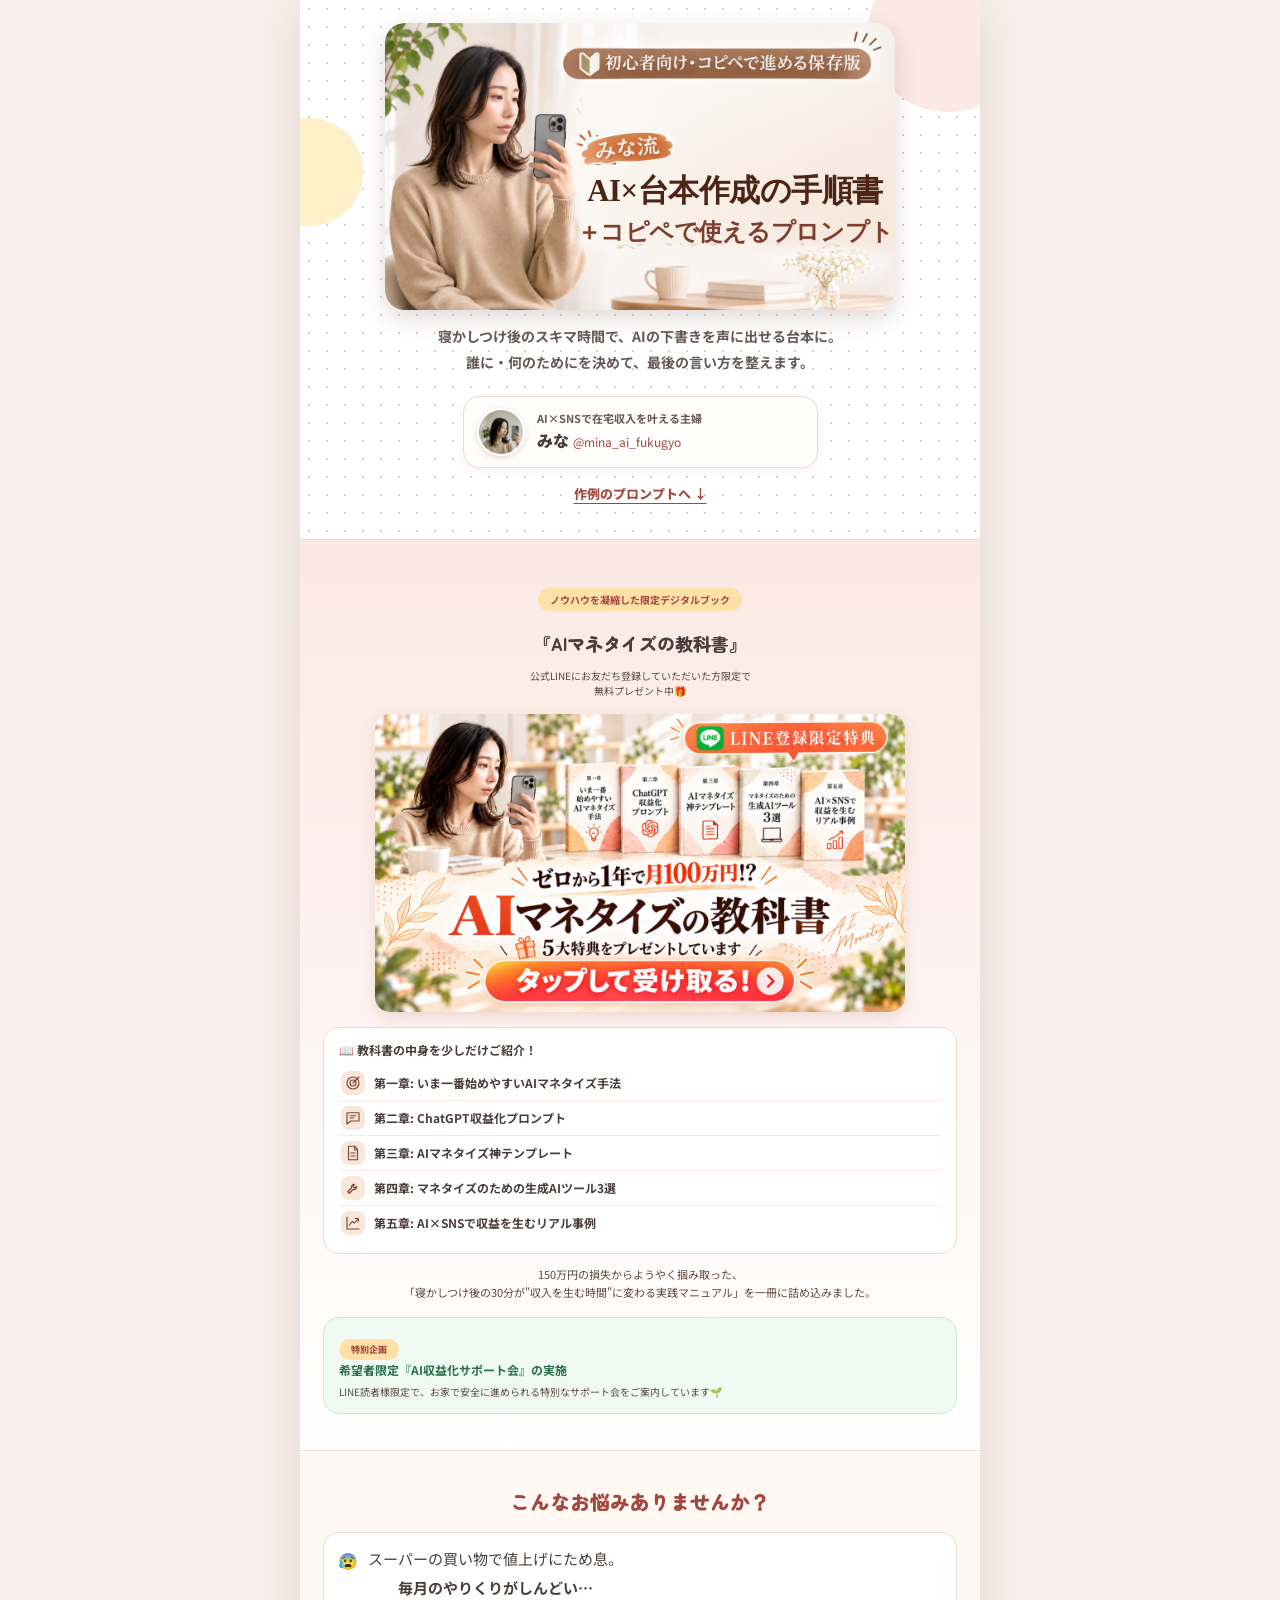
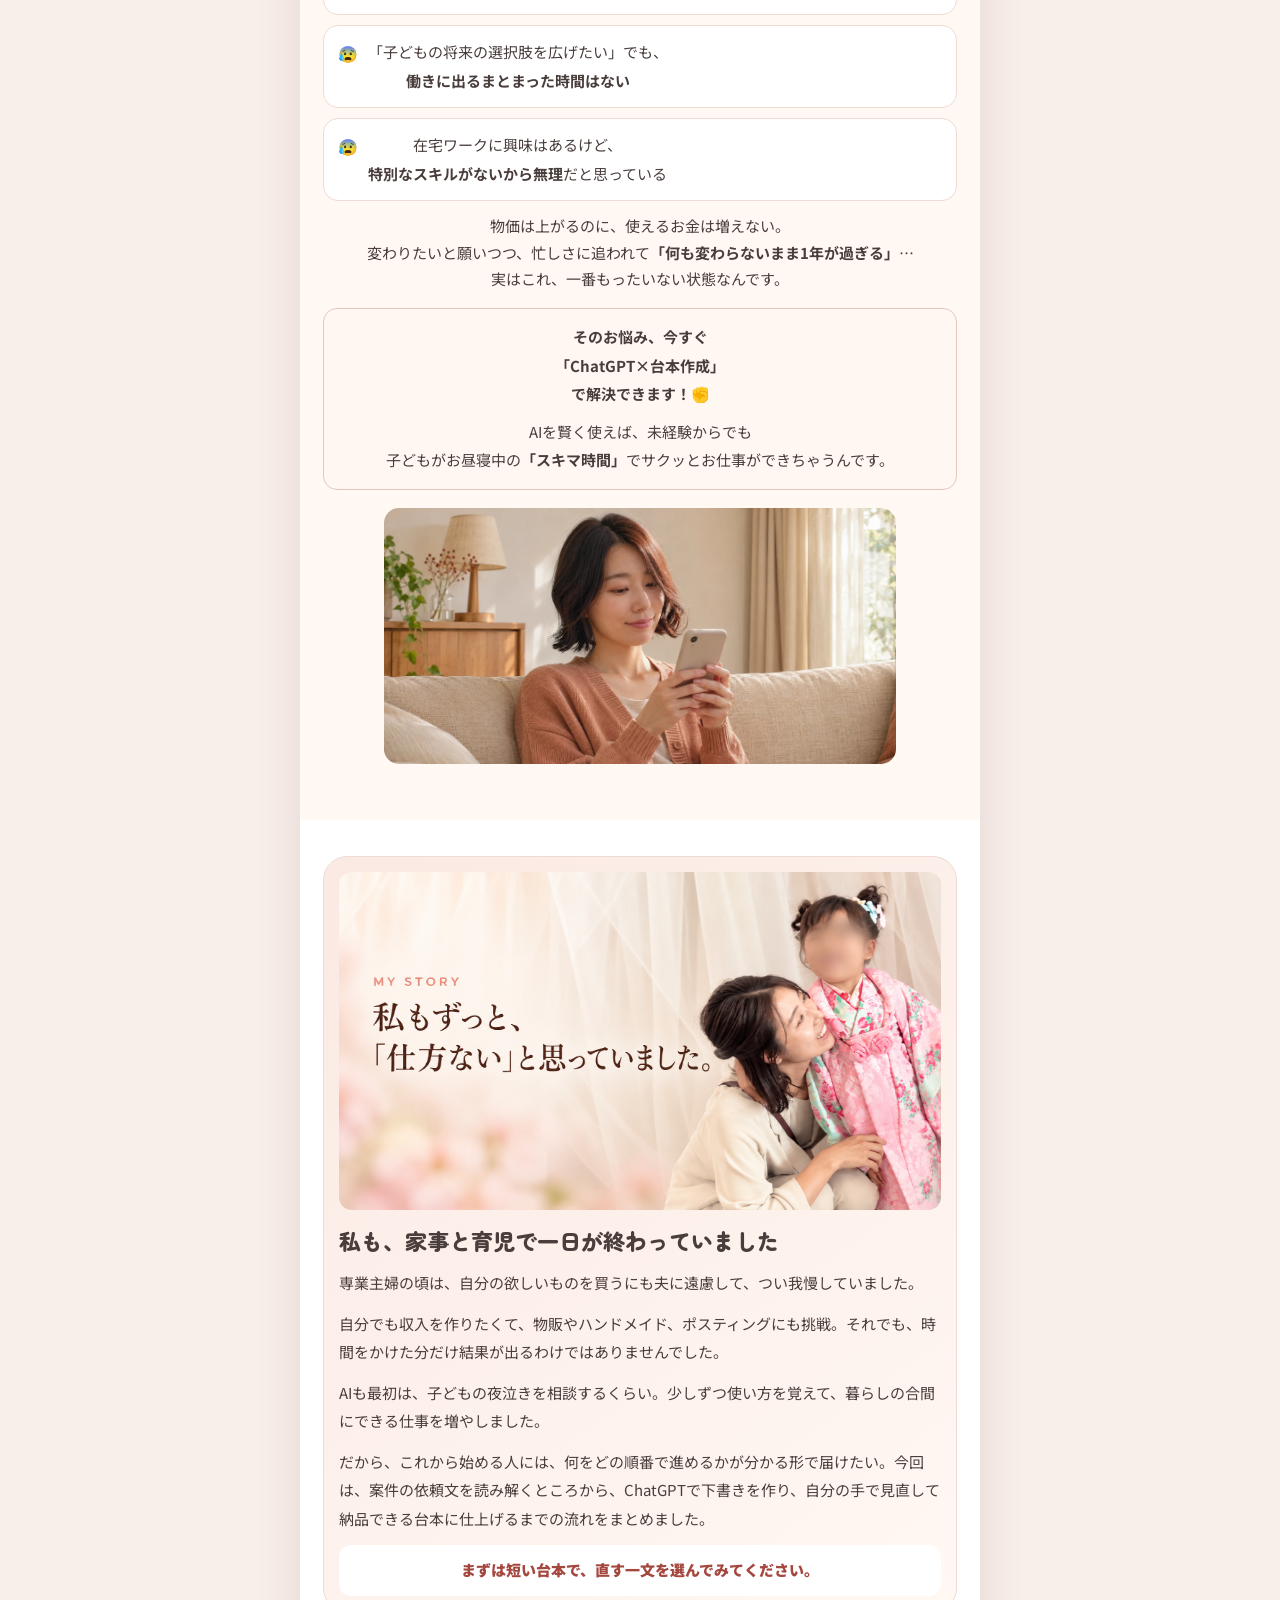
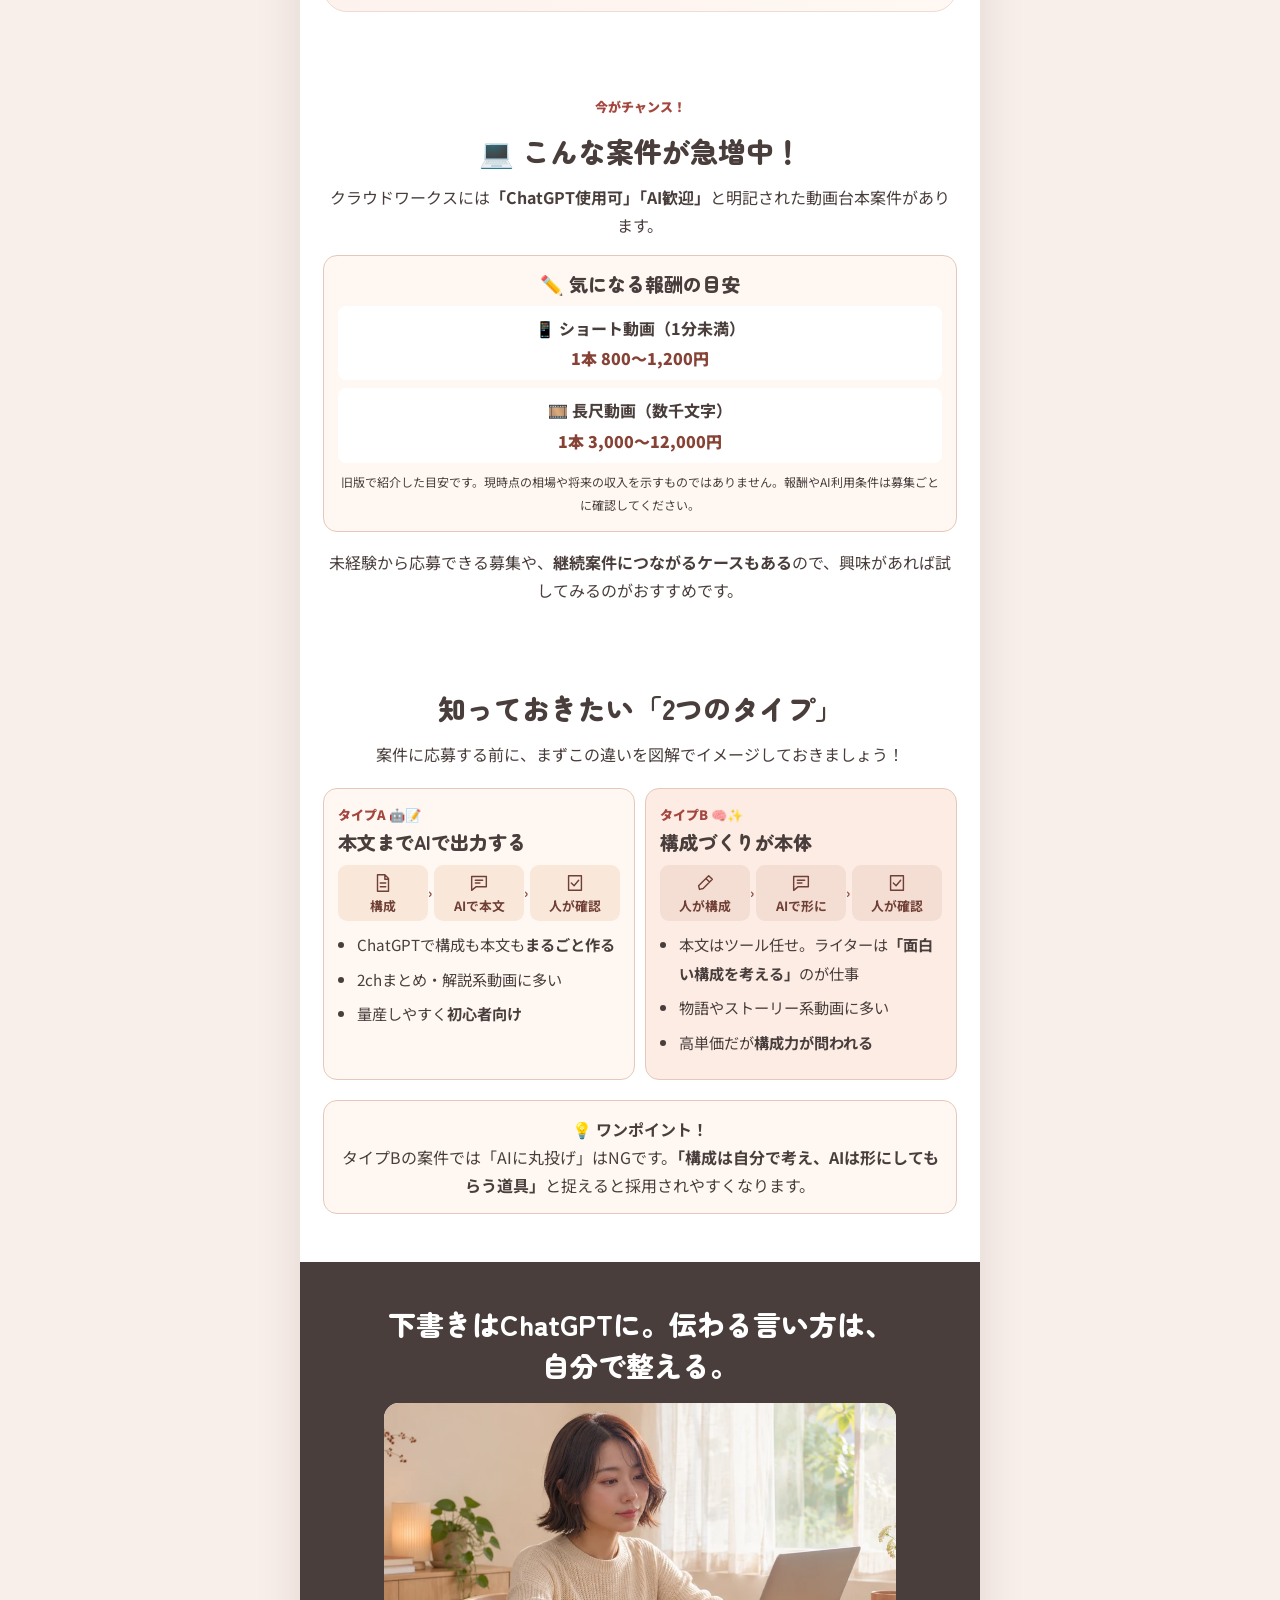
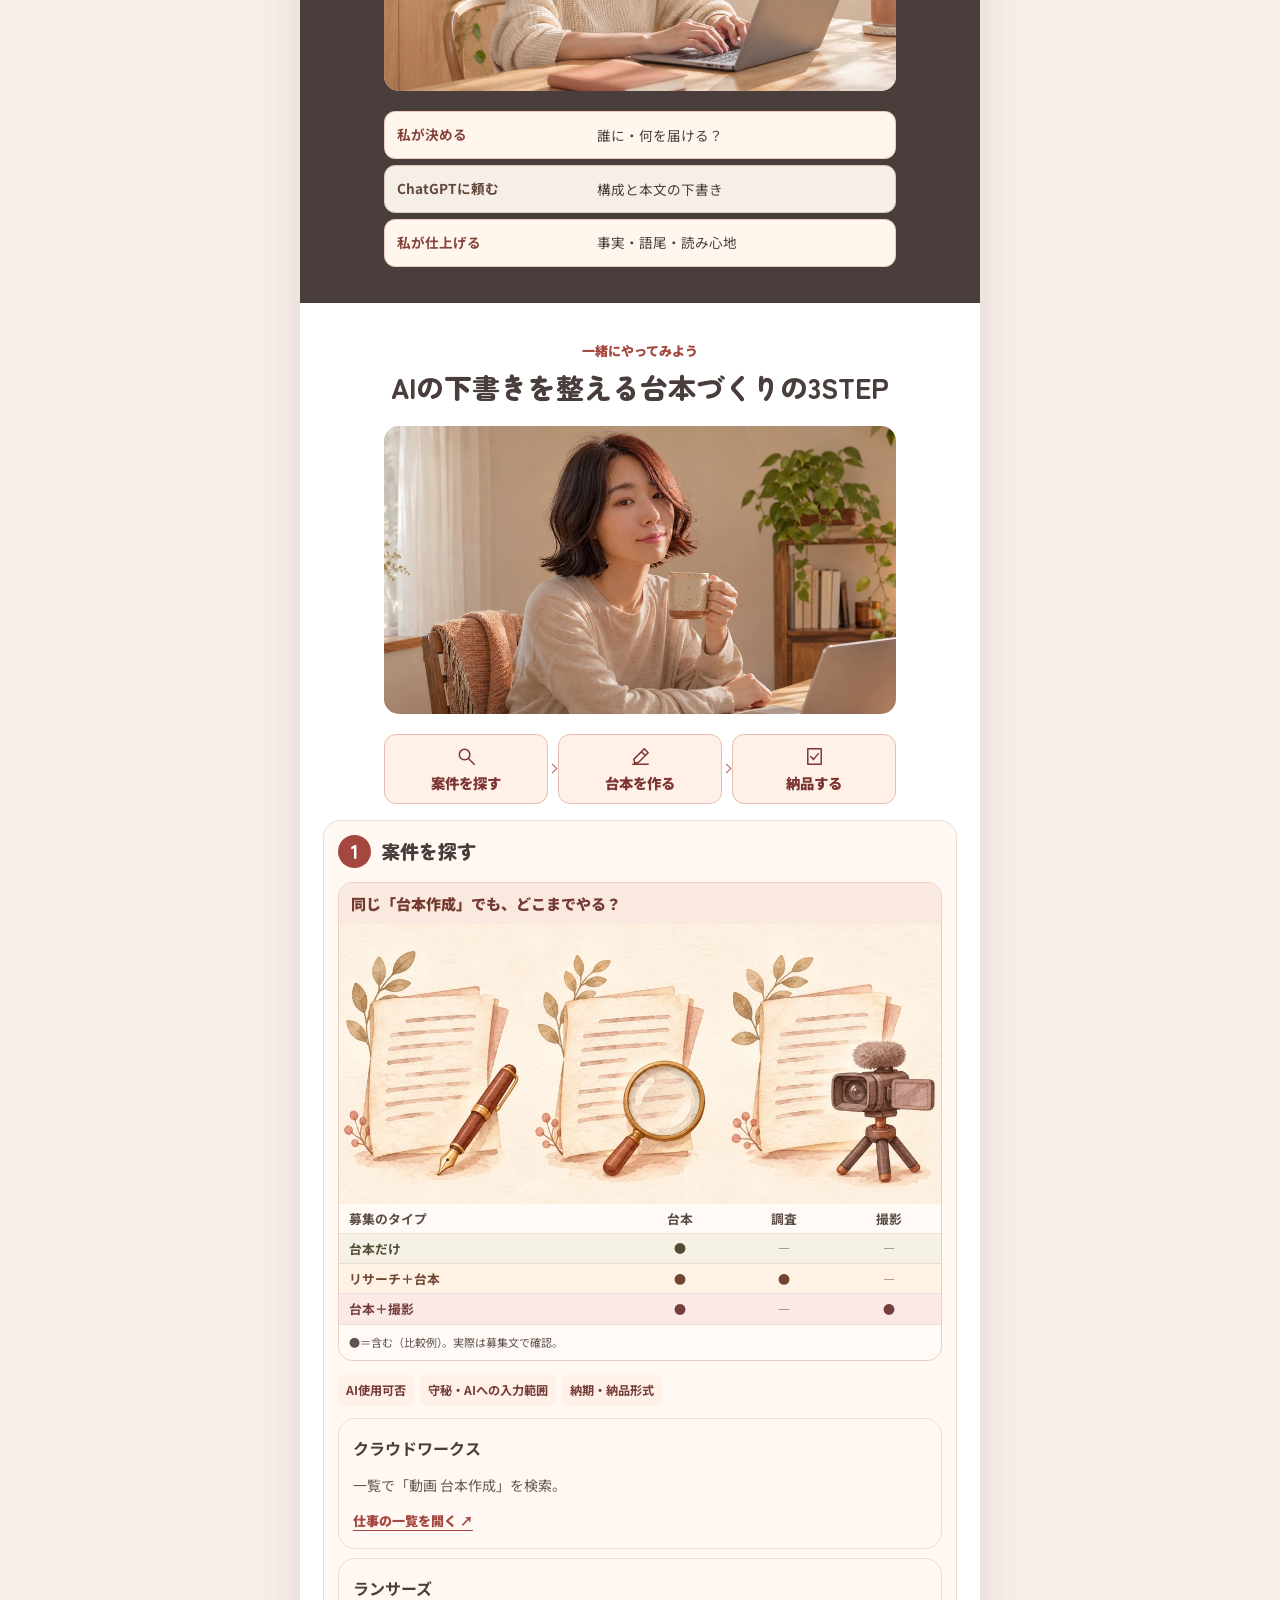
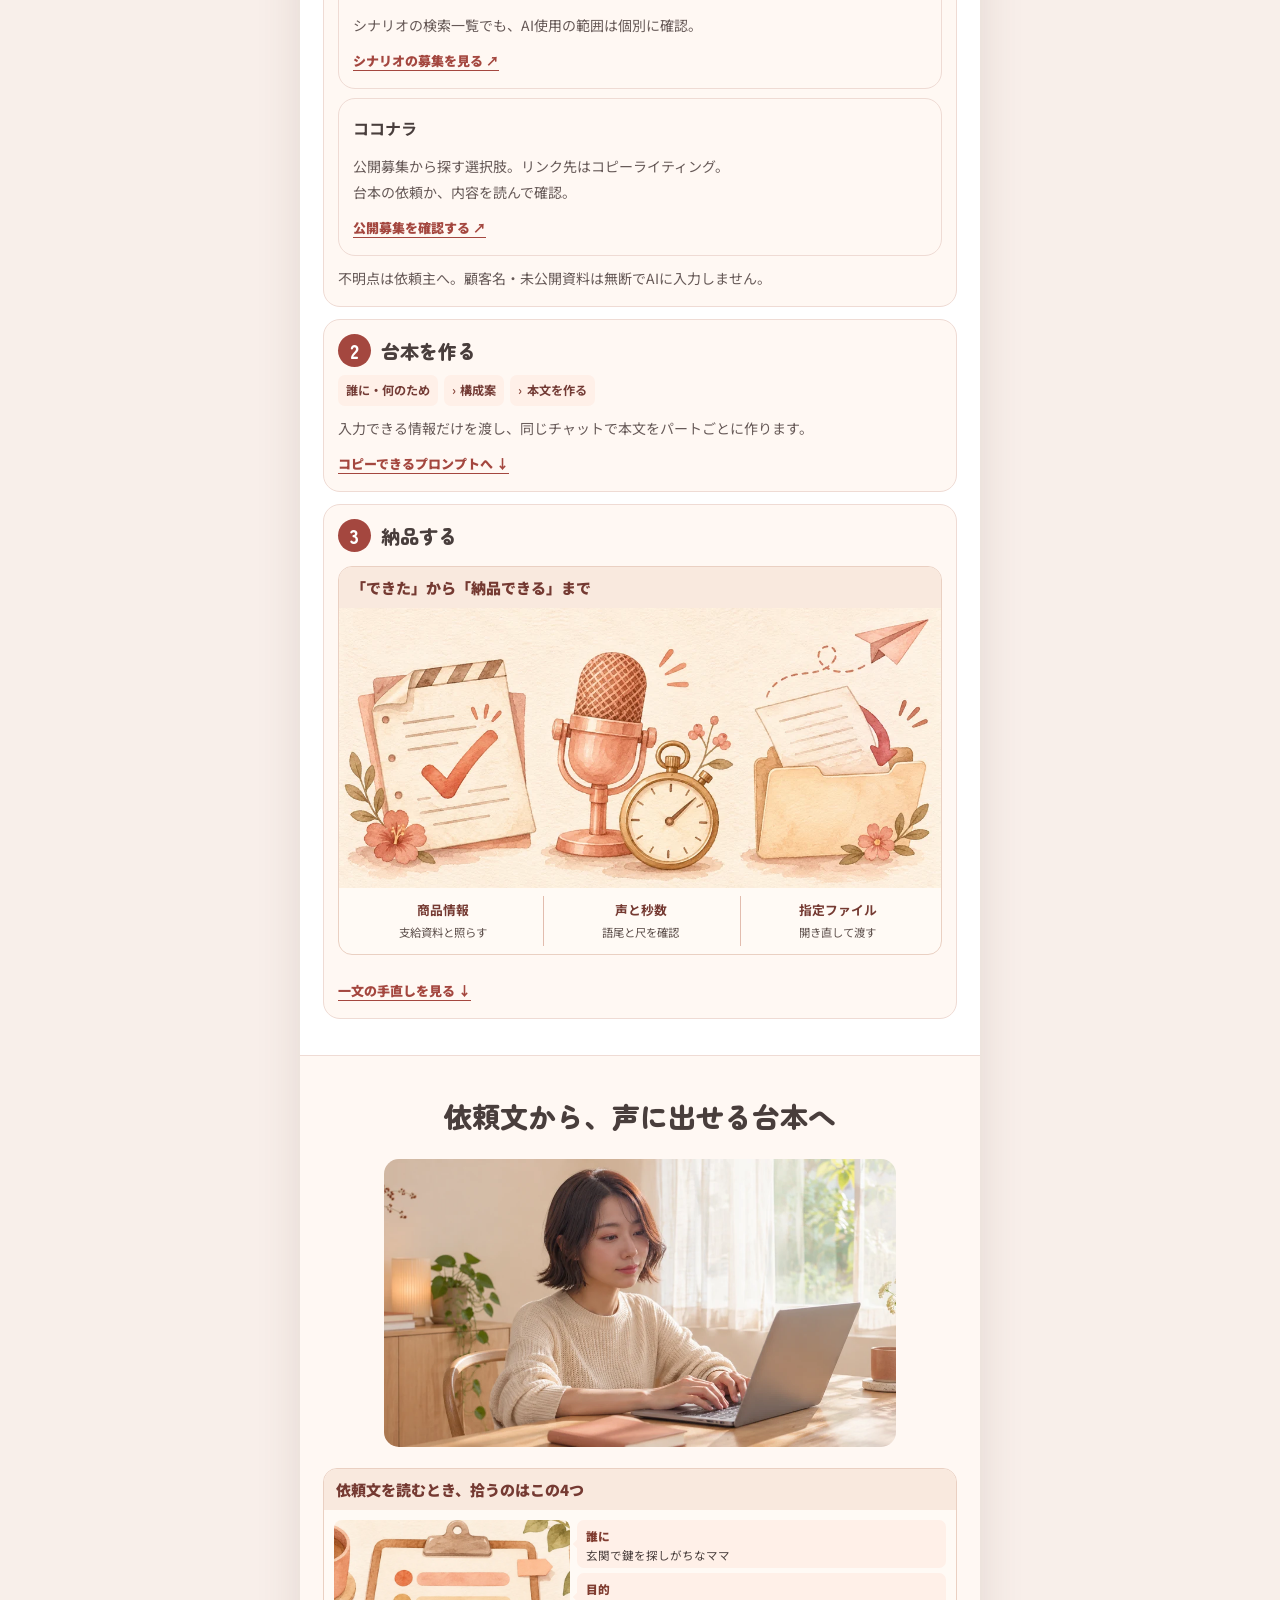
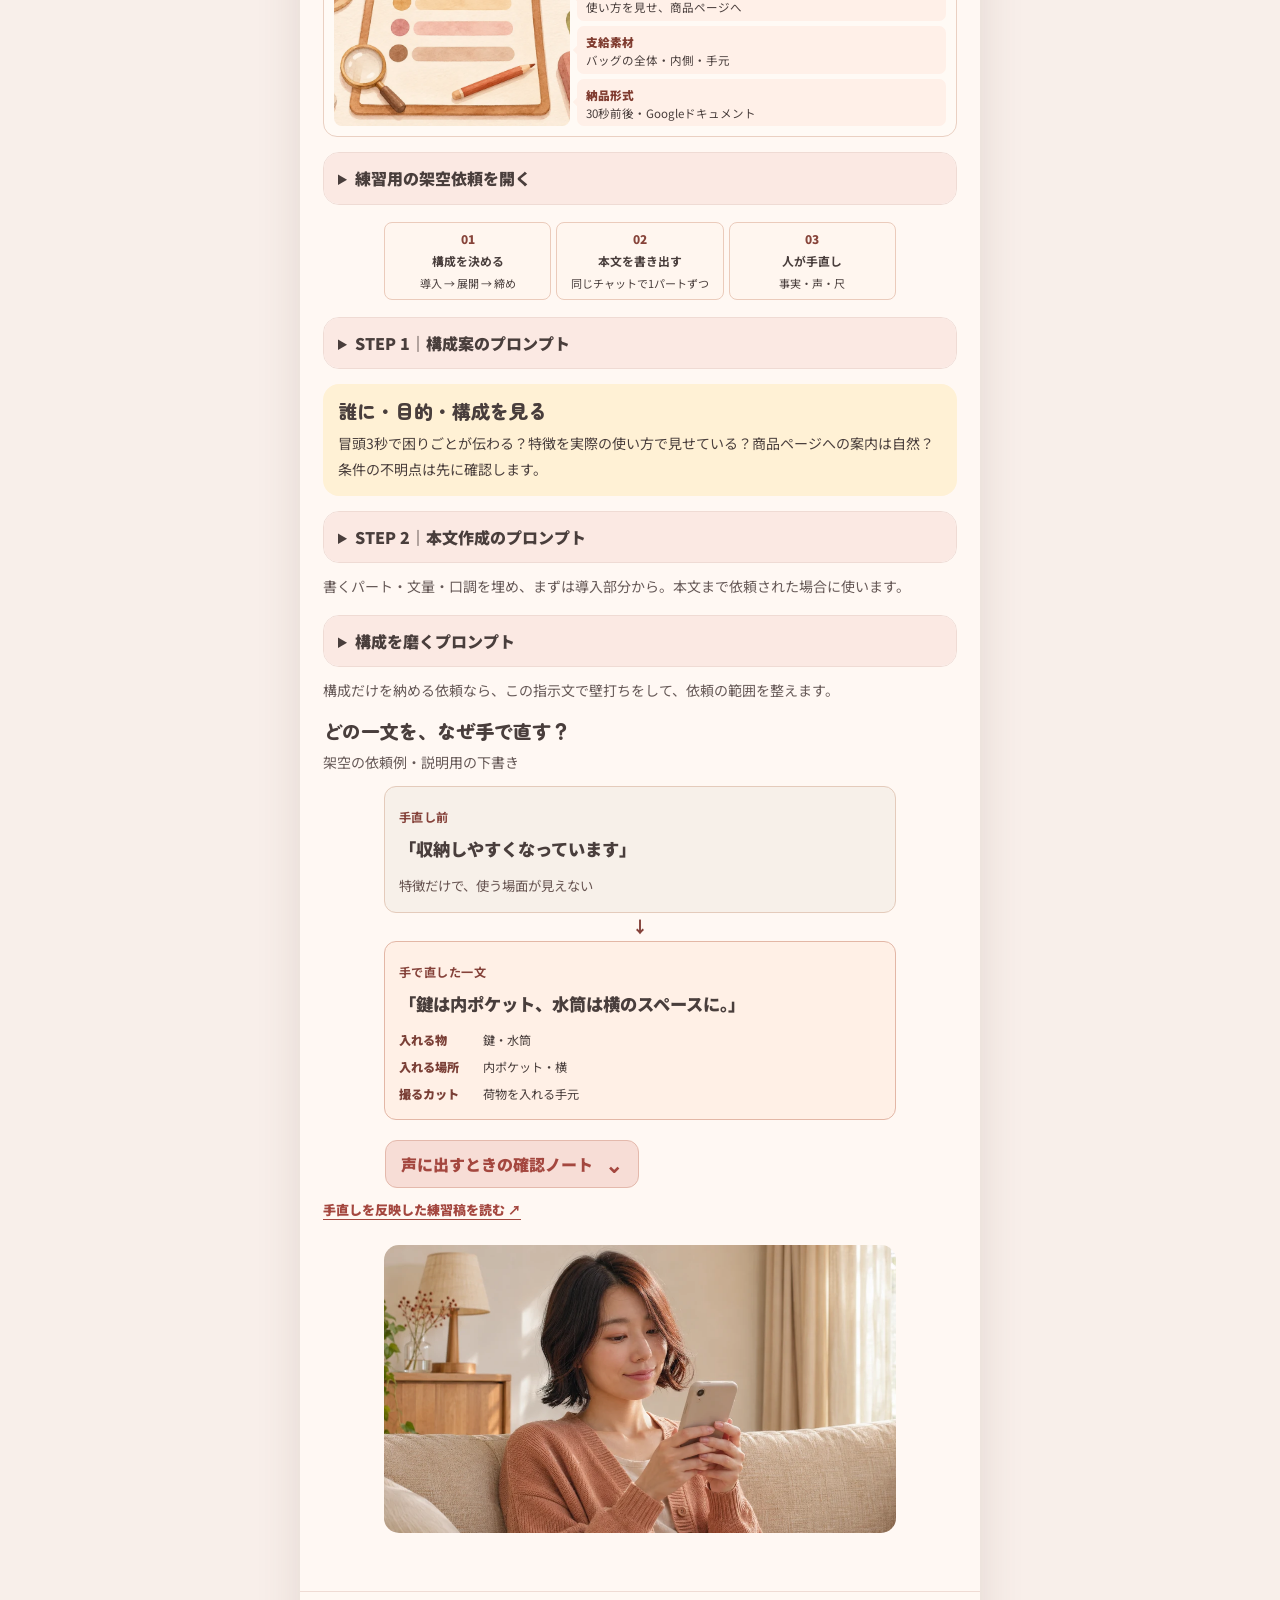
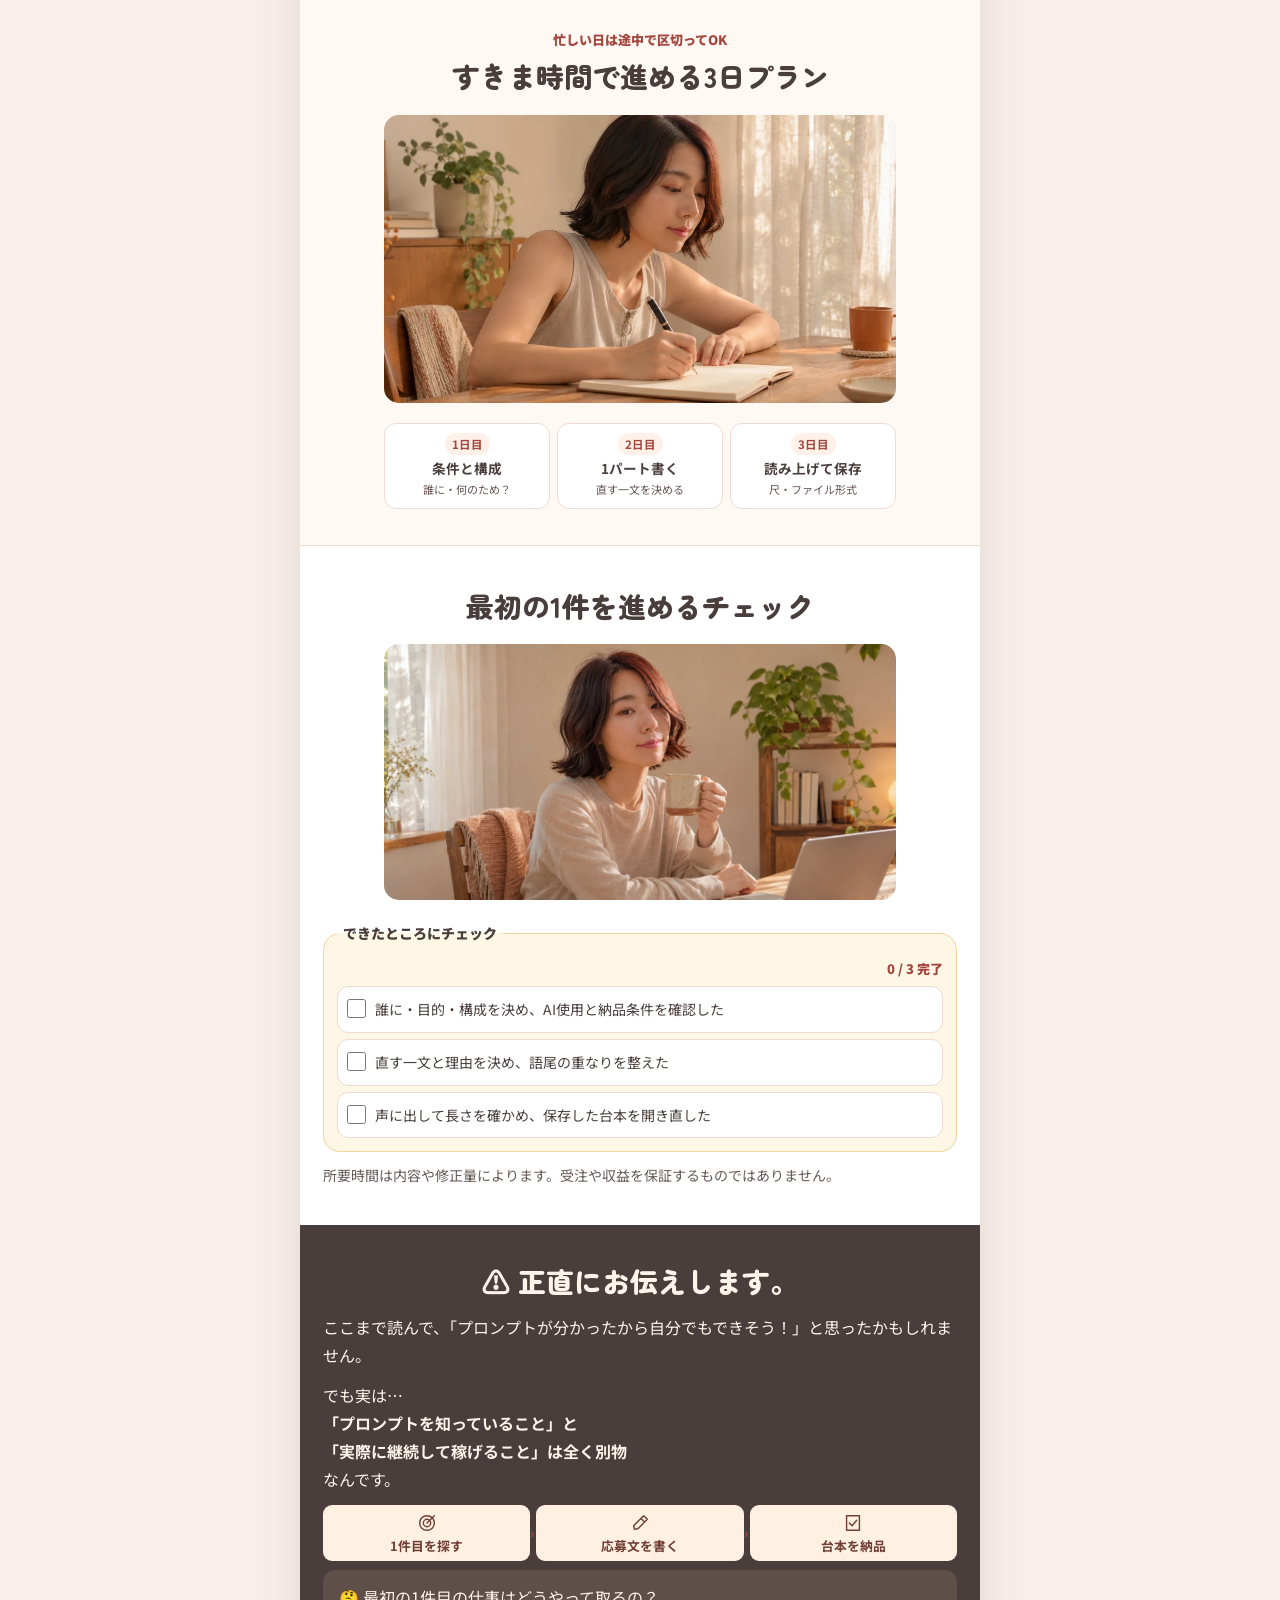
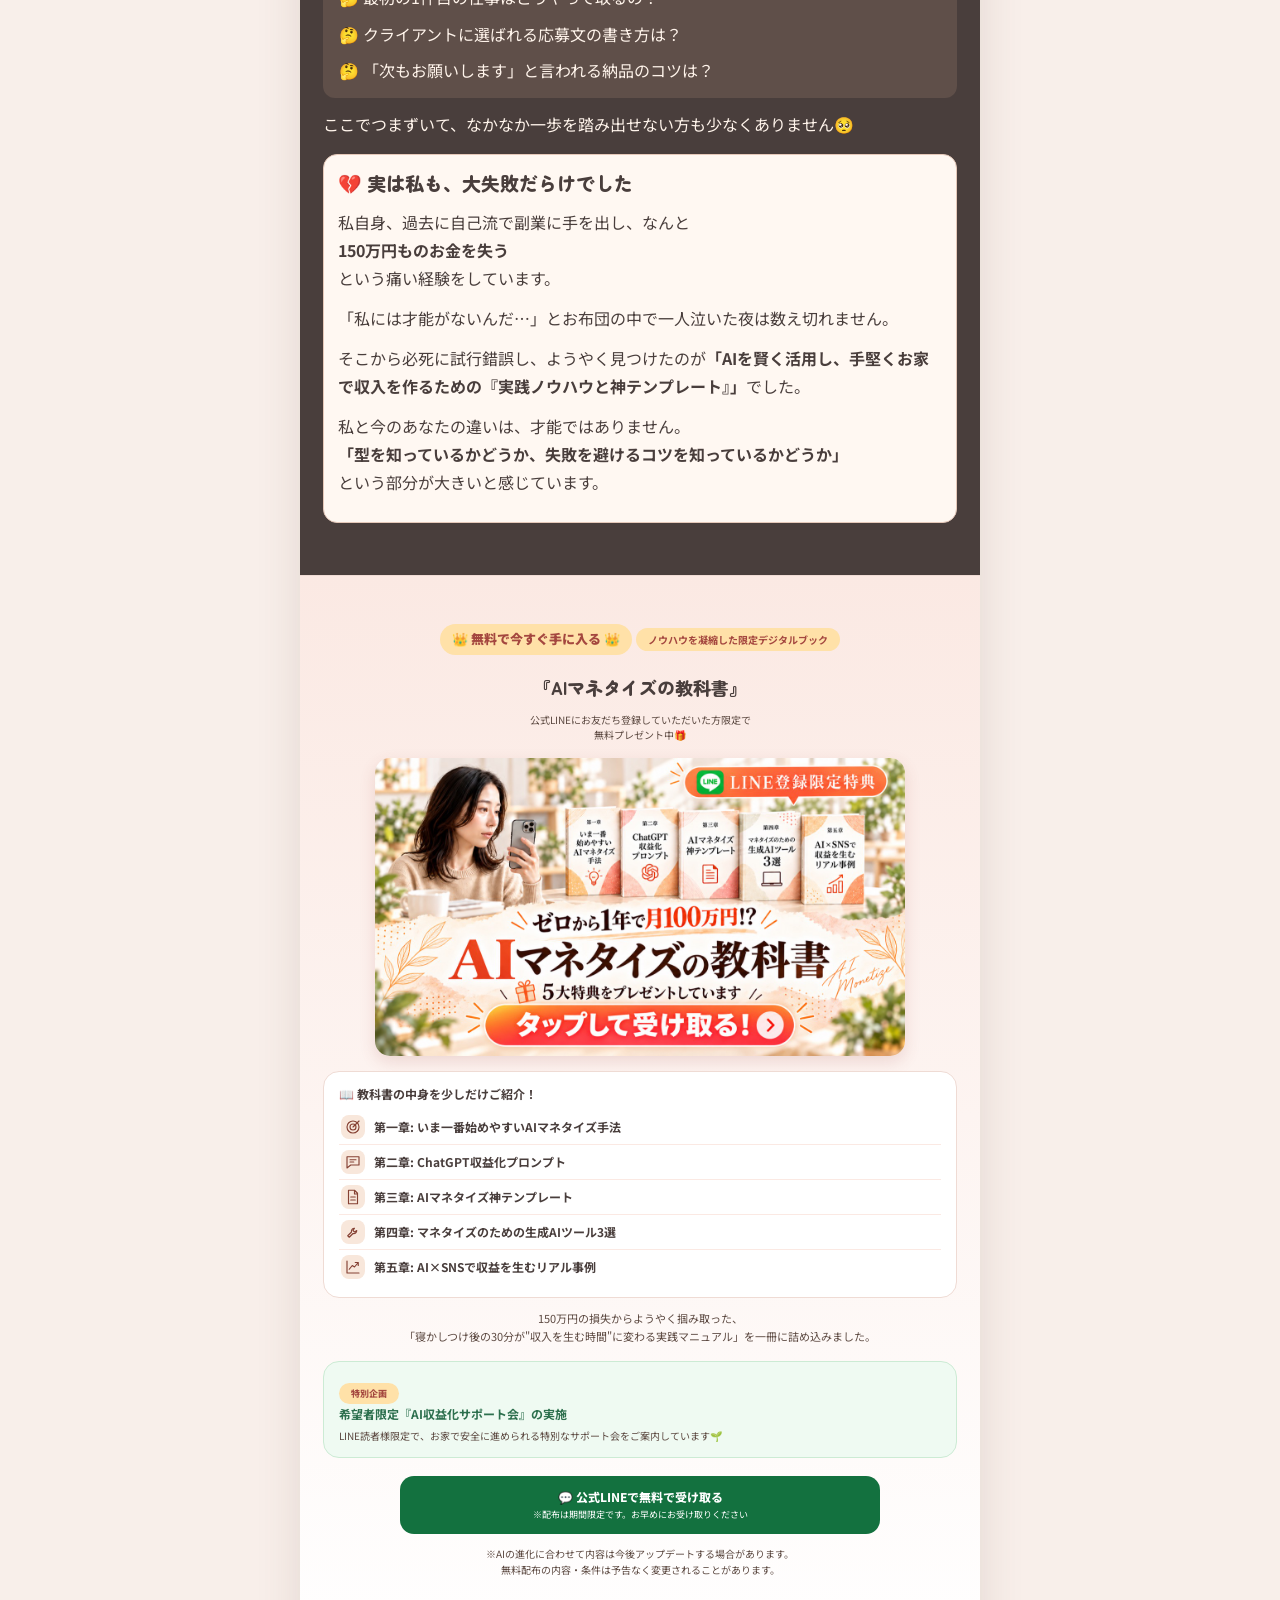
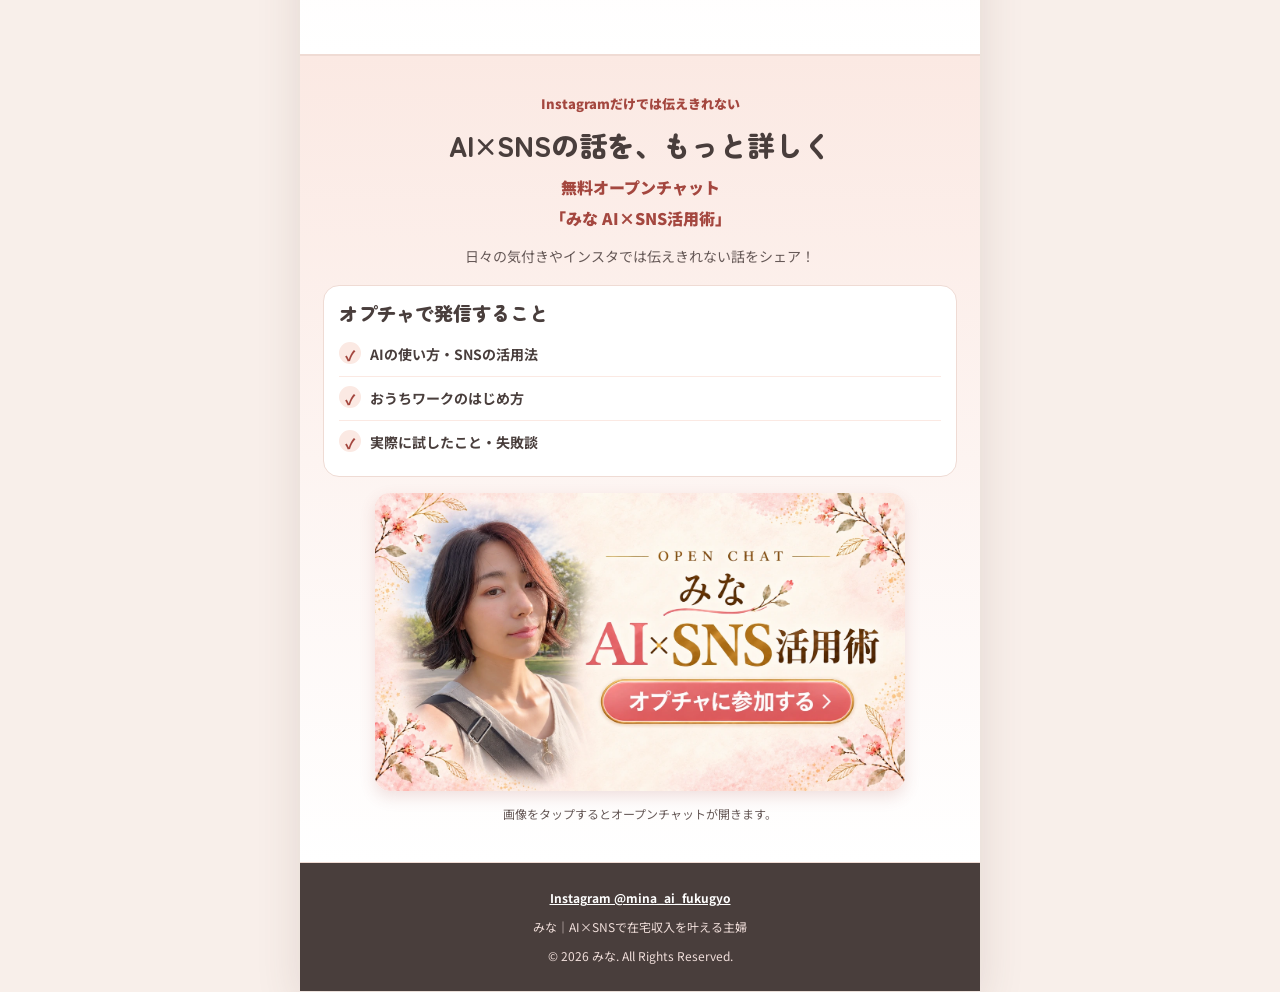
==== commit e932feef: "Remove cover backplate and restore brushstroke badge" ====
--- a/index.html
+++ b/index.html
@@ -8,10 +8,13 @@
   <link rel="stylesheet" href="style.css">
   
 <meta name="robots" content="noindex,nofollow"><script src="copy.js" defer=""></script><style>
-.guide-cover-refit{position:relative;width:min(100%,510px);margin-inline:auto;container-type:inline-size}
-.guide-cover-refit h1{position:absolute;inset:19.5% 0 19.7% 36.9%;z-index:1;display:grid;align-content:center;justify-content:center;gap:.3em;margin:0;padding:.6em .15em 0;background:linear-gradient(124deg,#fbf7f2,#fff4e8);border-radius:9px 0 0 9px;box-shadow:0 1px 12px #7b403712;color:#4c2517;font-family:"Hiragino Mincho ProN","Yu Mincho",serif;font-size:clamp(1rem,6.05cqi,1.95rem);font-weight:900;line-height:1.12;text-align:center;}
+/* Keep the original brushstroke signature and place the live title directly on the scene. */
+.guide-cover-refit{position:relative;width:min(100%,510px);margin-inline:auto;container-type:inline-size;isolation:isolate}
+.guide-cover-refit::before{content:"";position:absolute;z-index:1;inset:19.5% 0 19.2% 35.8%;background:radial-gradient(ellipse at 90% 75%,#f6e8dd 0%,transparent 68%),linear-gradient(108deg,#fbf8f4,#faf4ed 62%,#f5ebe4);mask-image:linear-gradient(to right,transparent,#000 4.6%),linear-gradient(to bottom,transparent,#000 3%,#000 93%,transparent);mask-composite:intersect;pointer-events:none}
+.guide-cover-refit .guide-cover-badge{position:absolute;inset:0;width:100%;height:auto;z-index:2;clip-path:polygon(37.25% 38.7%,40.55% 37.2%,41.2% 39.1%,52% 37.5%,55.55% 38.4%,56.9% 40.75%,56.75% 44.85%,54.85% 47.05%,48.05% 49.15%,39.6% 49.4%,38% 47.6%,38% 43%);pointer-events:none}
+.guide-cover-refit h1{position:absolute;inset:50% 0 19.8% 37.3%;z-index:3;display:grid;align-content:center;justify-content:center;gap:.3em;margin:0;padding:0 .15em;color:#4c2517;font-family:"Hiragino Mincho ProN","Yu Mincho",serif;font-size:clamp(1rem,6.05cqi,1.95rem);font-weight:900;line-height:1.12;text-align:center}
 .guide-cover-refit h1 span{display:block;white-space:nowrap}
-.guide-cover-refit h1 span+span{color:#7e402e;font-size:.79em}.guide-cover-refit h1::before{content:"みな流";justify-self:start;color:#fff8f2;background:#aa542f;padding:.23em .65em;border-radius:.6em;font:800 .45em/1.1 "Noto Sans JP",sans-serif;letter-spacing:.05em}
+.guide-cover-refit h1 span+span{color:#7e402e;font-size:.79em}
 .restored-panel{text-align:center}
 .restored-panel>p,.honest-restored p{line-height:1.75;margin:12px 0}
 .restored-box{padding:14px;margin:16px 0;border:1px solid #e5c8b9;border-radius:14px;background:#fff8f2;color:#493e3c}
@@ -63,6 +66,7 @@
   <header class="hero">
     <div class="guide-cover-refit">
       <img class="guide-cover" src="assets/mina-script-title.png" width="1280" height="720" alt="">
+      <img class="guide-cover-badge" src="assets/mina-script-title.png" width="1280" height="720" alt="">
       <h1><span>AI×台本作成の手順書</span><span>＋コピペで使えるプロンプト</span></h1>
     </div>
     <p class="intro"><span class="keep">寝かしつけ後のスキマ時間で、</span><span class="keep">AIの下書きを</span><span class="keep">声に出せる台本に。</span><span class="keep">誰に・何のためにを決めて、</span><span class="keep">最後の言い方を整えます。</span></p>
